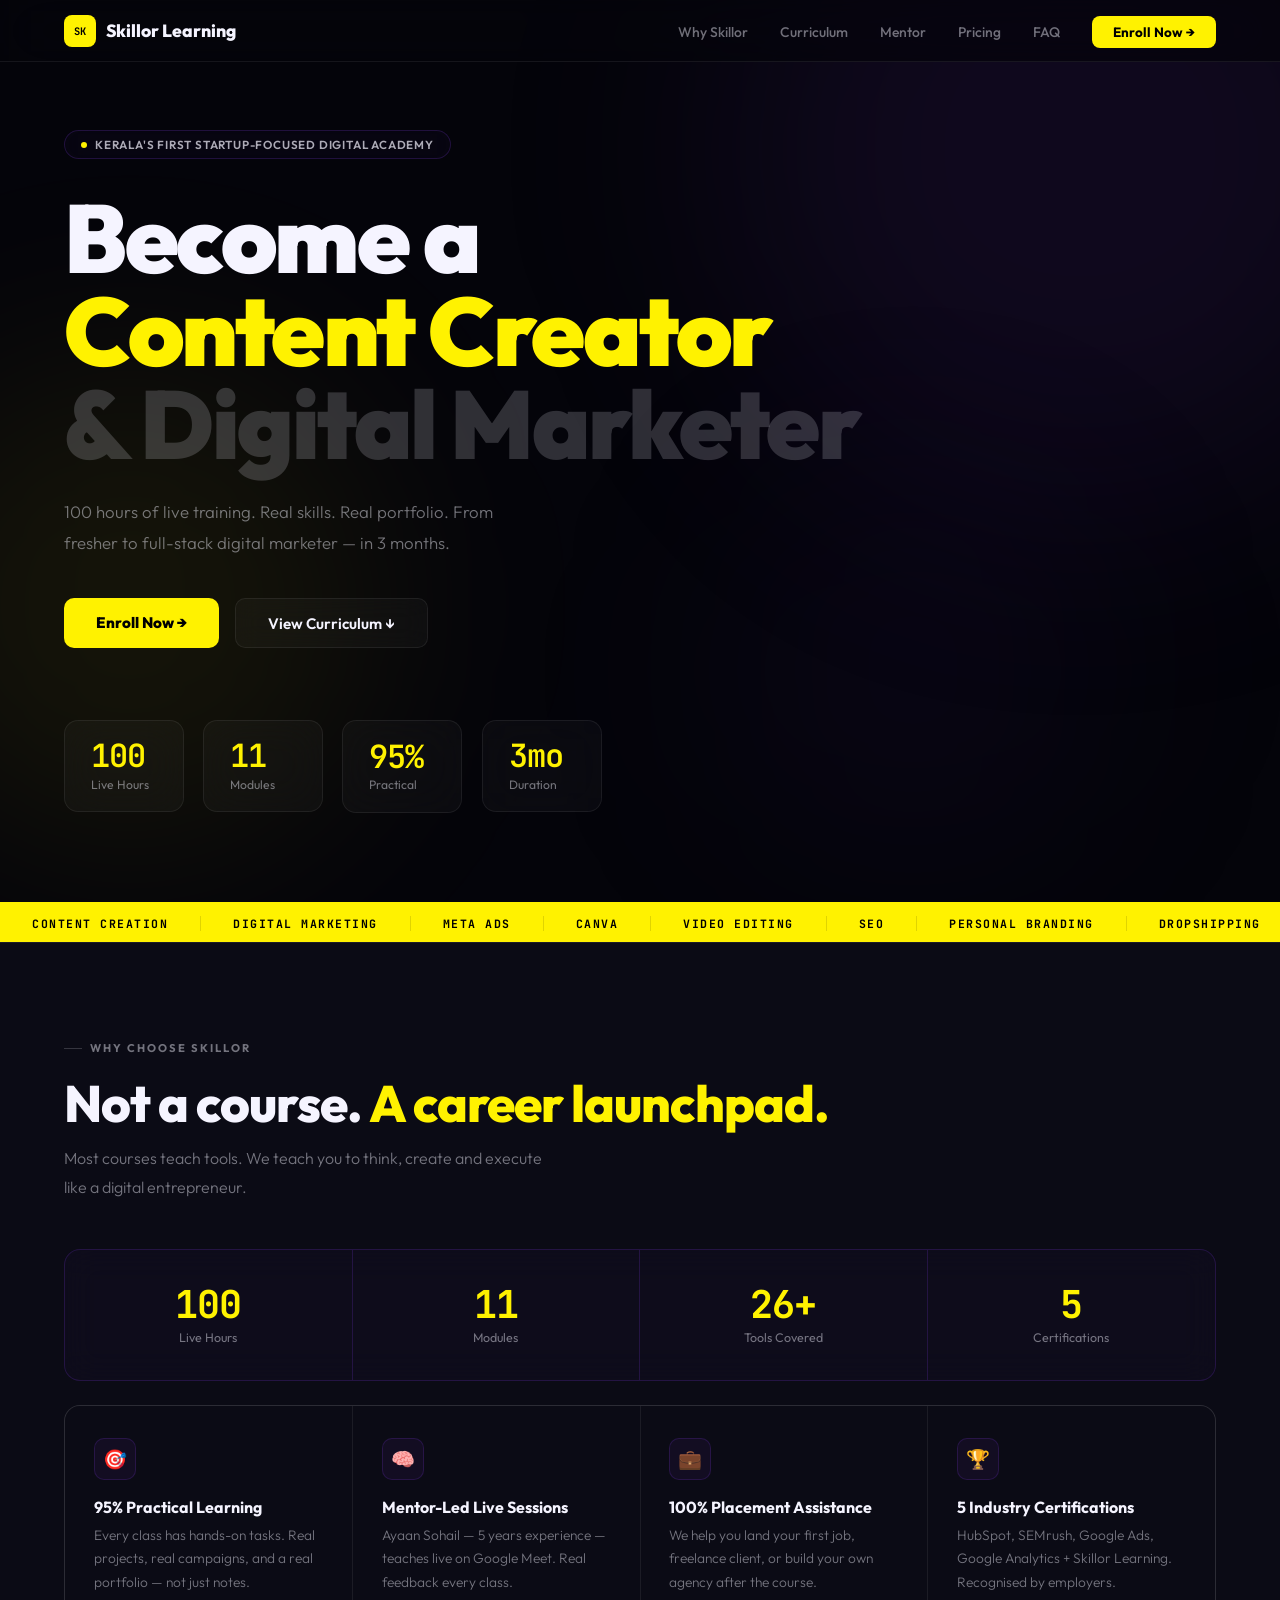
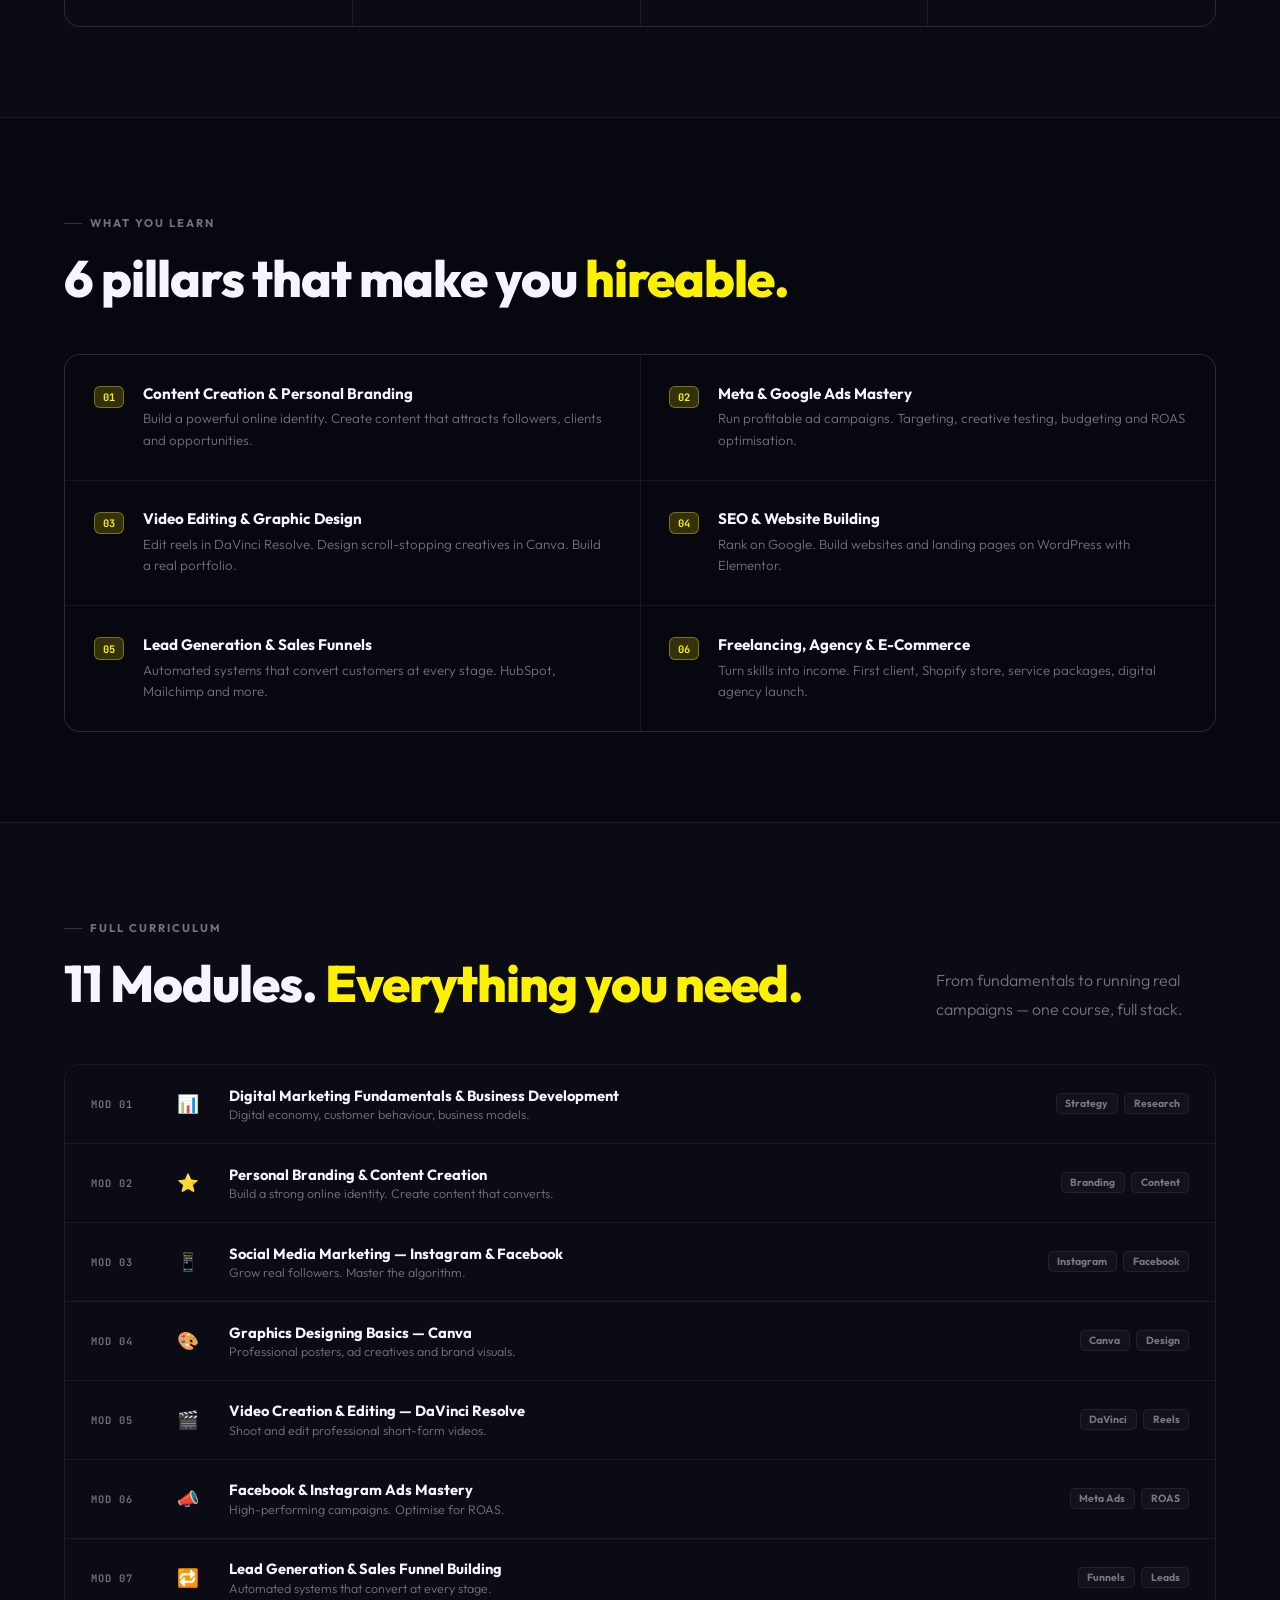
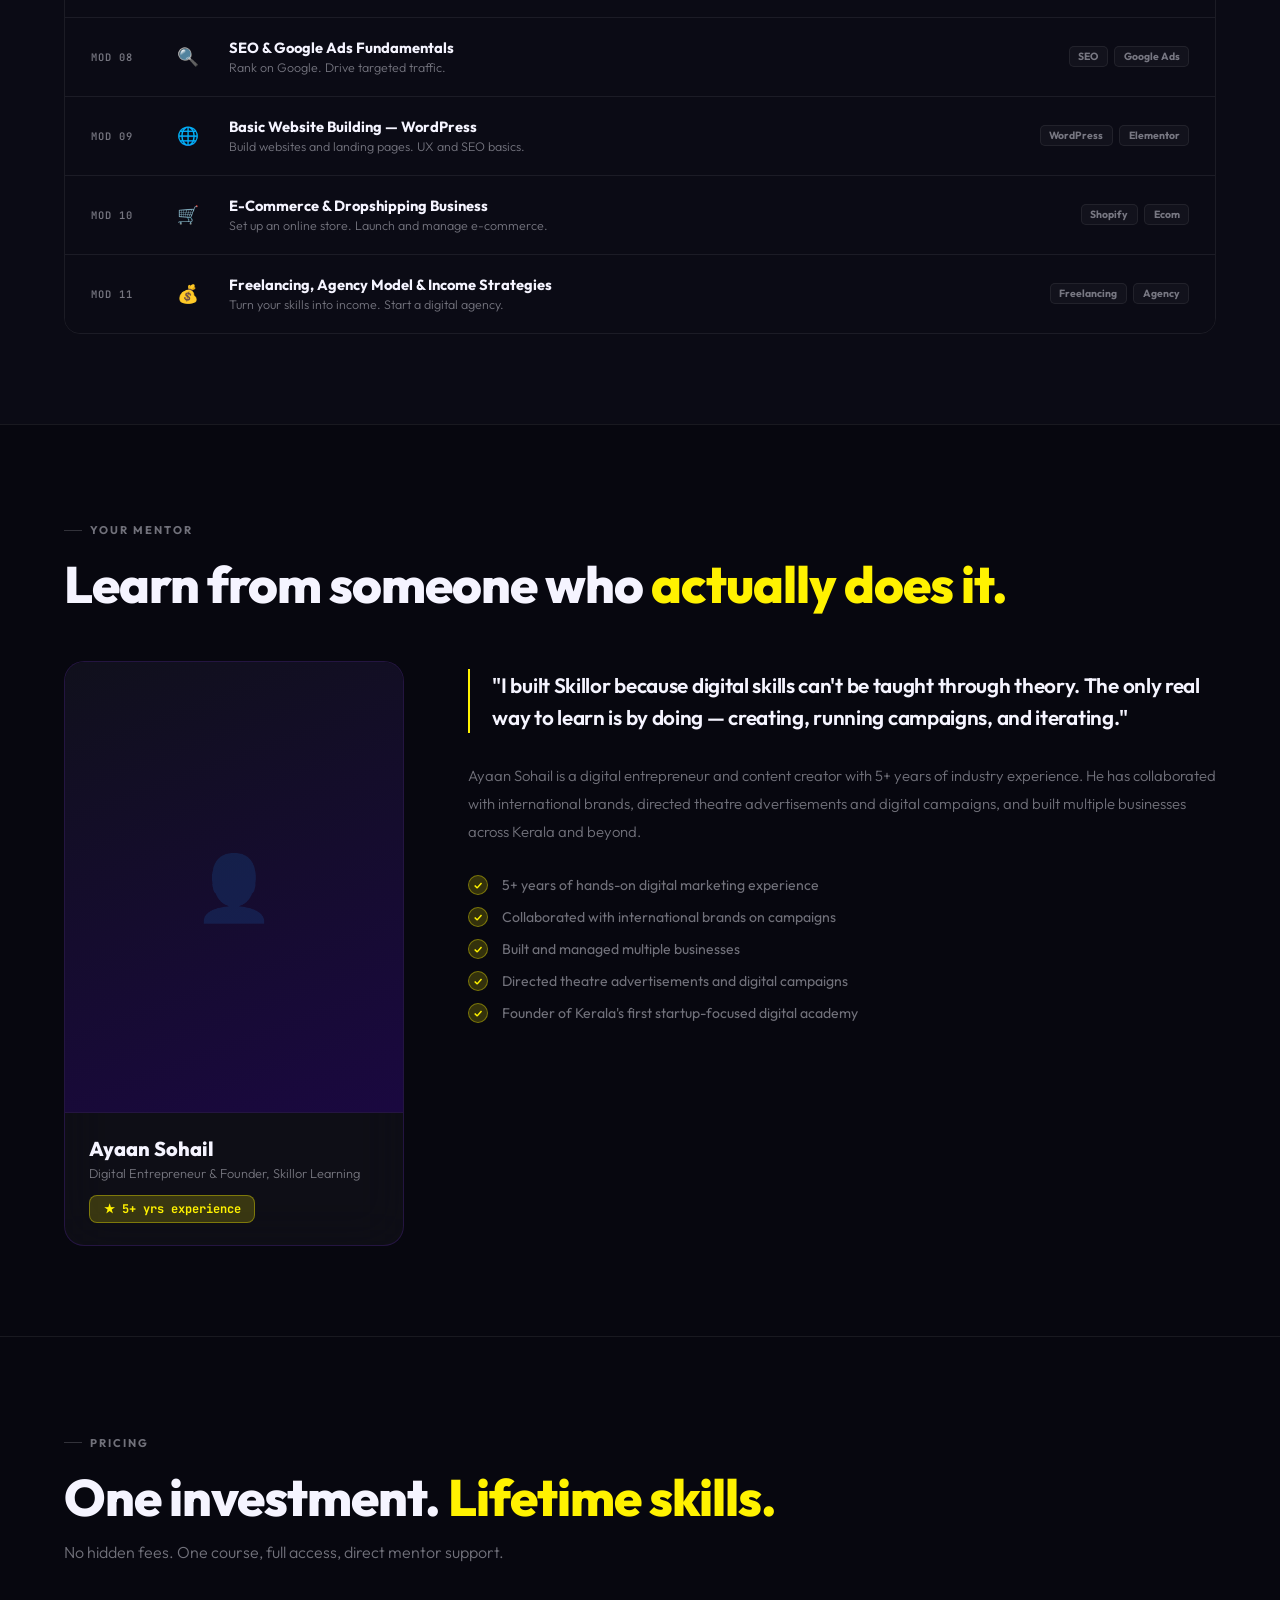
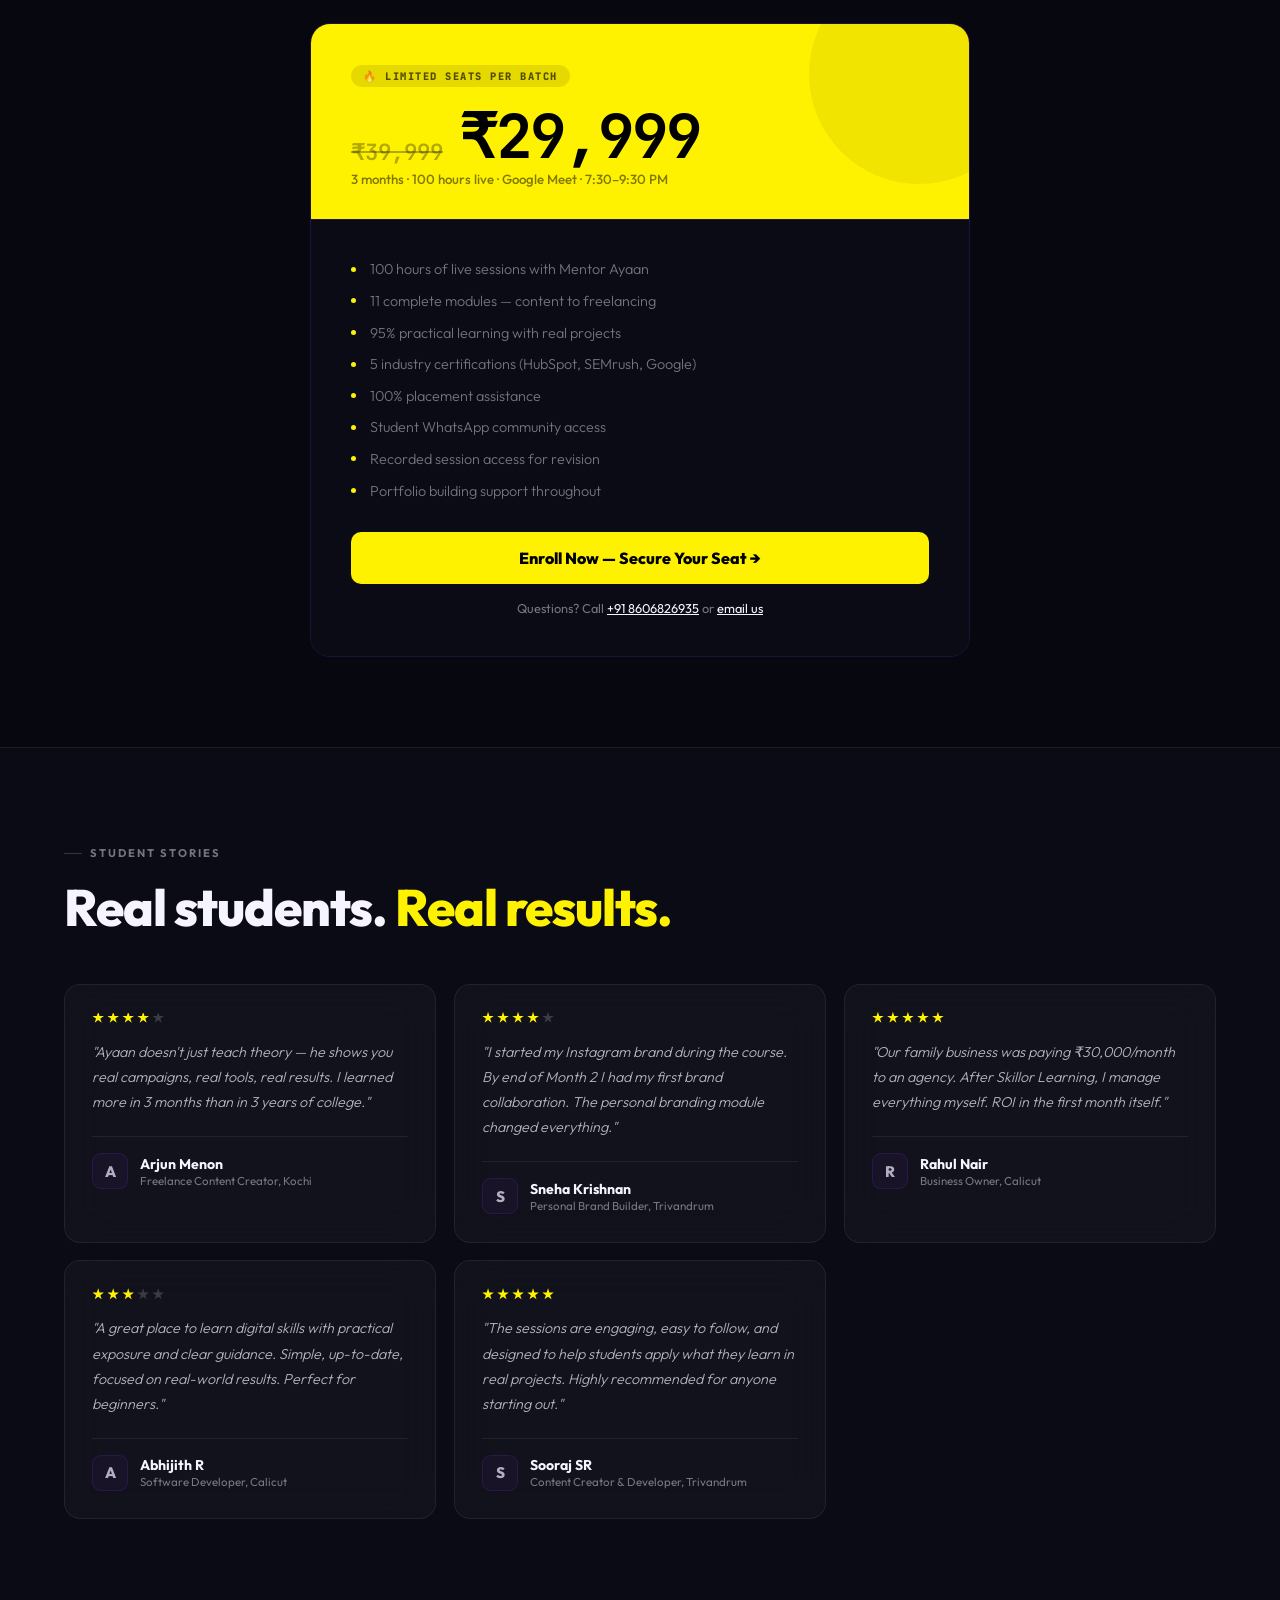
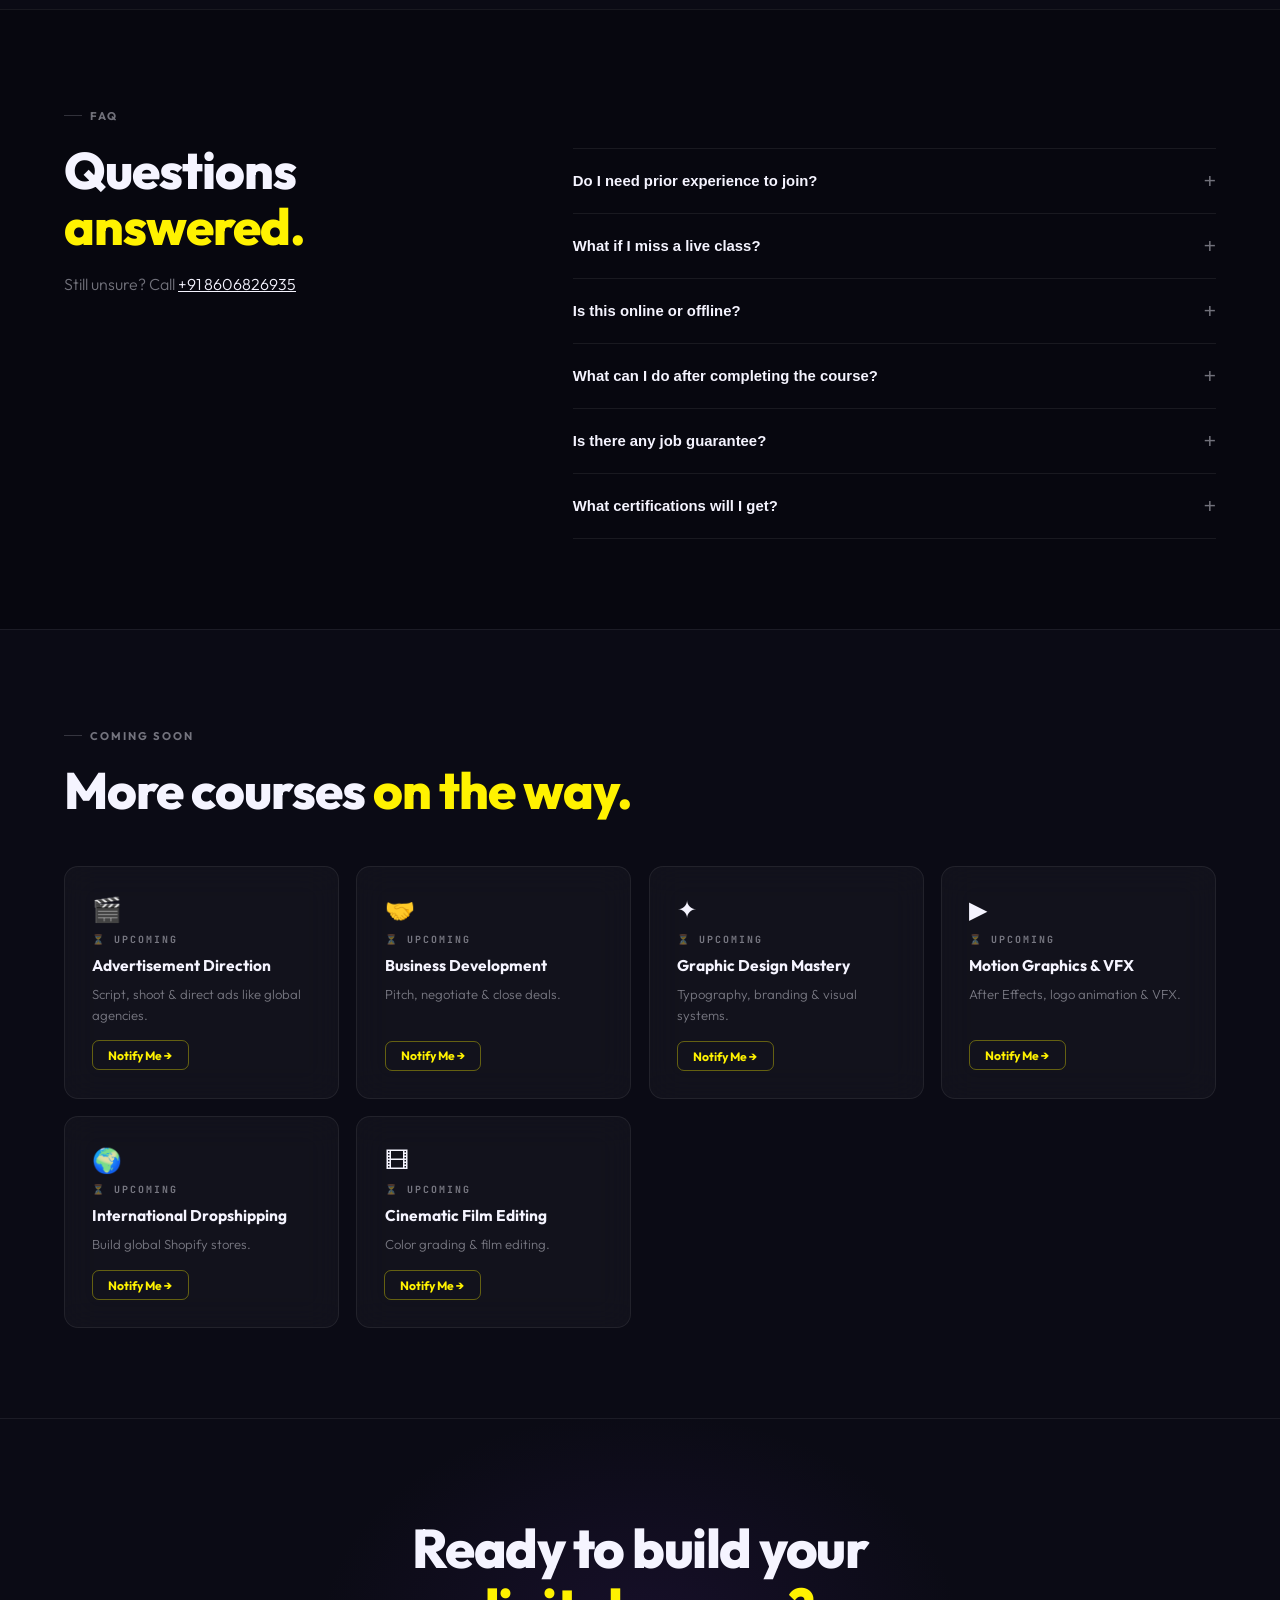
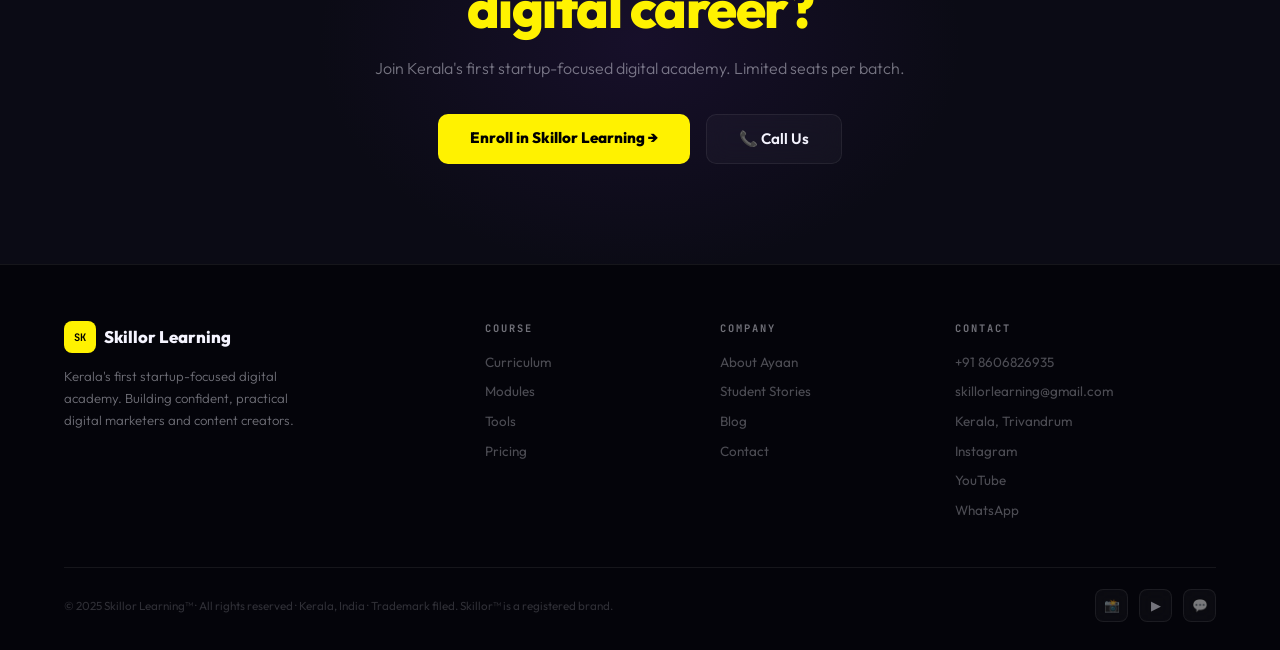
==== index.html @ 242e99fb "skillor" ====
<!DOCTYPE html>
<html lang="en">
<head>
  <meta charset="UTF-8"/>
  <meta name="viewport" content="width=device-width, initial-scale=1.0"/>
  <title>Skillor Learning — Kerala's First Digital Skills Academy</title>
  <link href="https://fonts.googleapis.com/css2?family=Outfit:wght@300;400;500;600;700;800;900&family=JetBrains+Mono:wght@400;600&display=swap" rel="stylesheet"/>
  <link rel="stylesheet" href="style.css"/>
</head>
<body>

<!-- BLOBS -->
<div class="blob blob-1"></div>
<div class="blob blob-2"></div>
<div class="blob blob-3"></div>

<!-- ── NAV ── -->
<nav>
  <a href="#" class="logo">
    <div class="logo-badge">SK</div>
    Skillor Learning
  </a>
  <ul class="nav-links">
    <li><a href="#why">Why Skillor</a></li>
    <li><a href="#curriculum">Curriculum</a></li>
    <li><a href="#mentor">Mentor</a></li>
    <li><a href="#pricing">Pricing</a></li>
    <li><a href="#faq">FAQ</a></li>
    <li><a href="https://wa.me/+918606826935" class="nav-cta">Enroll Now →</a></li>
  </ul>
  <button class="hamburger" onclick="toggleMenu()">☰</button>
</nav>

<!-- MOBILE MENU -->
<div class="mobile-menu" id="mobileMenu">
  <a href="#why" onclick="toggleMenu()">Why Skillor</a>
  <a href="#curriculum" onclick="toggleMenu()">Curriculum</a>
  <a href="#mentor" onclick="toggleMenu()">Mentor</a>
  <a href="#pricing" onclick="toggleMenu()">Pricing</a>
  <a href="#faq" onclick="toggleMenu()">FAQ</a>
  <a href="https://wa.me/+918606826935">Enroll Now →</a>
</div>

<!-- ── HERO ── -->
<section class="hero" id="home">
  <div class="hero-pill">
    <div class="hero-pill-dot"></div>
    Kerala's First Startup-Focused Digital Academy
  </div>
  <h1>
    Become a<br>
    <span class="y">Content Creator</span><br>
    <span class="dim">&amp; Digital Marketer</span>
  </h1>
  <p class="hero-sub">100 hours of live training. Real skills. Real portfolio. From fresher to full-stack digital marketer — in 3 months.</p>
  <div class="hero-actions">
    <a href="https://wa.me/+918606826935" class="btn-y">Enroll Now →</a>
    <a href="#curriculum" class="btn-glass">View Curriculum ↓</a>
  </div>
  <div class="hero-stats">
    <div class="stat-card">
      <div class="stat-n">100</div>
      <div class="stat-l">Live Hours</div>
    </div>
    <div class="stat-card">
      <div class="stat-n">11</div>
      <div class="stat-l">Modules</div>
    </div>
    <div class="stat-card">
      <div class="stat-n">95%</div>
      <div class="stat-l">Practical</div>
    </div>
    <div class="stat-card">
      <div class="stat-n">3mo</div>
      <div class="stat-l">Duration</div>
    </div>
  </div>
</section>

<!-- ── TICKER ── -->
<div class="ticker">
  <div class="ticker-track">
    <span>Content Creation</span><span>Digital Marketing</span><span>Meta Ads</span>
    <span>Canva</span><span>Video Editing</span><span>SEO</span>
    <span>Personal Branding</span><span>Dropshipping</span><span>Freelancing</span>
    <span>Google Ads</span><span>WordPress</span><span>Lead Generation</span>
    <span>Content Creation</span><span>Digital Marketing</span><span>Meta Ads</span>
    <span>Canva</span><span>Video Editing</span><span>SEO</span>
    <span>Personal Branding</span><span>Dropshipping</span><span>Freelancing</span>
    <span>Google Ads</span><span>WordPress</span><span>Lead Generation</span>
  </div>
</div>

<!-- ── WHY SKILLOR ── -->
<section id="why">
  <div class="stag">Why Choose Skillor</div>
  <h2 class="sh">Not a course. <span class="y">A career launchpad.</span></h2>
  <p class="ssub">Most courses teach tools. We teach you to think, create and execute like a digital entrepreneur.</p>

  <div class="stats-band">
    <div class="sb"><div class="sb-n">100</div><div class="sb-l">Live Hours</div></div>
    <div class="sb"><div class="sb-n">11</div><div class="sb-l">Modules</div></div>
    <div class="sb"><div class="sb-n">26+</div><div class="sb-l">Tools Covered</div></div>
    <div class="sb"><div class="sb-n">5</div><div class="sb-l">Certifications</div></div>
  </div>

  <div class="why-grid">
    <div class="why-card">
      <div class="why-icon">🎯</div>
      <h4>95% Practical Learning</h4>
      <p>Every class has hands-on tasks. Real projects, real campaigns, and a real portfolio — not just notes.</p>
    </div>
    <div class="why-card">
      <div class="why-icon">🧠</div>
      <h4>Mentor-Led Live Sessions</h4>
      <p>Ayaan Sohail — 5 years experience — teaches live on Google Meet. Real feedback every class.</p>
    </div>
    <div class="why-card">
      <div class="why-icon">💼</div>
      <h4>100% Placement Assistance</h4>
      <p>We help you land your first job, freelance client, or build your own agency after the course.</p>
    </div>
    <div class="why-card">
      <div class="why-icon">🏆</div>
      <h4>5 Industry Certifications</h4>
      <p>HubSpot, SEMrush, Google Ads, Google Analytics + Skillor Learning. Recognised by employers.</p>
    </div>
  </div>
</section>

<!-- ── WHAT YOU LEARN ── -->
<section id="learn">
  <div class="stag">What You Learn</div>
  <h2 class="sh">6 pillars that make you <span class="y">hireable.</span></h2>
  <div class="learn-grid">
    <div class="learn-card">
      <span class="learn-num">01</span>
      <div class="learn-text">
        <h4>Content Creation &amp; Personal Branding</h4>
        <p>Build a powerful online identity. Create content that attracts followers, clients and opportunities.</p>
      </div>
    </div>
    <div class="learn-card">
      <span class="learn-num">02</span>
      <div class="learn-text">
        <h4>Meta &amp; Google Ads Mastery</h4>
        <p>Run profitable ad campaigns. Targeting, creative testing, budgeting and ROAS optimisation.</p>
      </div>
    </div>
    <div class="learn-card">
      <span class="learn-num">03</span>
      <div class="learn-text">
        <h4>Video Editing &amp; Graphic Design</h4>
        <p>Edit reels in DaVinci Resolve. Design scroll-stopping creatives in Canva. Build a real portfolio.</p>
      </div>
    </div>
    <div class="learn-card">
      <span class="learn-num">04</span>
      <div class="learn-text">
        <h4>SEO &amp; Website Building</h4>
        <p>Rank on Google. Build websites and landing pages on WordPress with Elementor.</p>
      </div>
    </div>
    <div class="learn-card">
      <span class="learn-num">05</span>
      <div class="learn-text">
        <h4>Lead Generation &amp; Sales Funnels</h4>
        <p>Automated systems that convert customers at every stage. HubSpot, Mailchimp and more.</p>
      </div>
    </div>
    <div class="learn-card">
      <span class="learn-num">06</span>
      <div class="learn-text">
        <h4>Freelancing, Agency &amp; E-Commerce</h4>
        <p>Turn skills into income. First client, Shopify store, service packages, digital agency launch.</p>
      </div>
    </div>
  </div>
</section>

<!-- ── CURRICULUM ── -->
<section id="curriculum">
  <div class="mod-head">
    <div>
      <div class="stag">Full Curriculum</div>
      <h2 class="sh">11 Modules. <span class="y">Everything you need.</span></h2>
    </div>
    <p class="ssub" style="max-width:280px;">From fundamentals to running real campaigns — one course, full stack.</p>
  </div>
  <div class="mod-list">
    <div class="mod-row">
      <span class="mod-n">MOD 01</span><span class="mod-ico">📊</span>
      <div class="mod-info"><h4>Digital Marketing Fundamentals &amp; Business Development</h4><p>Digital economy, customer behaviour, business models.</p></div>
      <div class="mod-tags"><span class="mod-tag">Strategy</span><span class="mod-tag">Research</span></div>
    </div>
    <div class="mod-row">
      <span class="mod-n">MOD 02</span><span class="mod-ico">⭐</span>
      <div class="mod-info"><h4>Personal Branding &amp; Content Creation</h4><p>Build a strong online identity. Create content that converts.</p></div>
      <div class="mod-tags"><span class="mod-tag">Branding</span><span class="mod-tag">Content</span></div>
    </div>
    <div class="mod-row">
      <span class="mod-n">MOD 03</span><span class="mod-ico">📱</span>
      <div class="mod-info"><h4>Social Media Marketing — Instagram &amp; Facebook</h4><p>Grow real followers. Master the algorithm.</p></div>
      <div class="mod-tags"><span class="mod-tag">Instagram</span><span class="mod-tag">Facebook</span></div>
    </div>
    <div class="mod-row">
      <span class="mod-n">MOD 04</span><span class="mod-ico">🎨</span>
      <div class="mod-info"><h4>Graphics Designing Basics — Canva</h4><p>Professional posters, ad creatives and brand visuals.</p></div>
      <div class="mod-tags"><span class="mod-tag">Canva</span><span class="mod-tag">Design</span></div>
    </div>
    <div class="mod-row">
      <span class="mod-n">MOD 05</span><span class="mod-ico">🎬</span>
      <div class="mod-info"><h4>Video Creation &amp; Editing — DaVinci Resolve</h4><p>Shoot and edit professional short-form videos.</p></div>
      <div class="mod-tags"><span class="mod-tag">DaVinci</span><span class="mod-tag">Reels</span></div>
    </div>
    <div class="mod-row">
      <span class="mod-n">MOD 06</span><span class="mod-ico">📣</span>
      <div class="mod-info"><h4>Facebook &amp; Instagram Ads Mastery</h4><p>High-performing campaigns. Optimise for ROAS.</p></div>
      <div class="mod-tags"><span class="mod-tag">Meta Ads</span><span class="mod-tag">ROAS</span></div>
    </div>
    <div class="mod-row">
      <span class="mod-n">MOD 07</span><span class="mod-ico">🔁</span>
      <div class="mod-info"><h4>Lead Generation &amp; Sales Funnel Building</h4><p>Automated systems that convert at every stage.</p></div>
      <div class="mod-tags"><span class="mod-tag">Funnels</span><span class="mod-tag">Leads</span></div>
    </div>
    <div class="mod-row">
      <span class="mod-n">MOD 08</span><span class="mod-ico">🔍</span>
      <div class="mod-info"><h4>SEO &amp; Google Ads Fundamentals</h4><p>Rank on Google. Drive targeted traffic.</p></div>
      <div class="mod-tags"><span class="mod-tag">SEO</span><span class="mod-tag">Google Ads</span></div>
    </div>
    <div class="mod-row">
      <span class="mod-n">MOD 09</span><span class="mod-ico">🌐</span>
      <div class="mod-info"><h4>Basic Website Building — WordPress</h4><p>Build websites and landing pages. UX and SEO basics.</p></div>
      <div class="mod-tags"><span class="mod-tag">WordPress</span><span class="mod-tag">Elementor</span></div>
    </div>
    <div class="mod-row">
      <span class="mod-n">MOD 10</span><span class="mod-ico">🛒</span>
      <div class="mod-info"><h4>E-Commerce &amp; Dropshipping Business</h4><p>Set up an online store. Launch and manage e-commerce.</p></div>
      <div class="mod-tags"><span class="mod-tag">Shopify</span><span class="mod-tag">Ecom</span></div>
    </div>
    <div class="mod-row">
      <span class="mod-n">MOD 11</span><span class="mod-ico">💰</span>
      <div class="mod-info"><h4>Freelancing, Agency Model &amp; Income Strategies</h4><p>Turn your skills into income. Start a digital agency.</p></div>
      <div class="mod-tags"><span class="mod-tag">Freelancing</span><span class="mod-tag">Agency</span></div>
    </div>
  </div>
</section>

<!-- ── MENTOR ── -->
<section id="mentor">
  <div class="stag">Your Mentor</div>
  <h2 class="sh">Learn from someone who <span class="y">actually does it.</span></h2>
  <div class="mentor-grid">
    <div class="mentor-glass-card">
      <div class="mentor-img">
        <img
          src="https://skillorlearning.com/images/Ayaan.PNG"
          alt="Ayaan Sohail"
          onerror="this.style.display='none'; this.nextElementSibling.style.display='flex';"
        />
        <div class="mentor-img-fb" style="display:none;">👤</div>
      </div>
      <div class="mentor-card-foot">
        <div class="mentor-nm">Ayaan Sohail</div>
        <div class="mentor-rl">Digital Entrepreneur &amp; Founder, Skillor Learning</div>
        <span class="mentor-badge">★ 5+ yrs experience</span>
      </div>
    </div>
    <div class="mentor-r">
      <p class="mentor-q">"I built Skillor because digital skills can't be taught through theory. The only real way to learn is by doing — creating, running campaigns, and iterating."</p>
      <p class="mentor-bio">Ayaan Sohail is a digital entrepreneur and content creator with 5+ years of industry experience. He has collaborated with international brands, directed theatre advertisements and digital campaigns, and built multiple businesses across Kerala and beyond.</p>
      <div class="mentor-pts">
        <div class="mentor-pt"><div class="mentor-pt-dot"></div>5+ years of hands-on digital marketing experience</div>
        <div class="mentor-pt"><div class="mentor-pt-dot"></div>Collaborated with international brands on campaigns</div>
        <div class="mentor-pt"><div class="mentor-pt-dot"></div>Built and managed multiple businesses</div>
        <div class="mentor-pt"><div class="mentor-pt-dot"></div>Directed theatre advertisements and digital campaigns</div>
        <div class="mentor-pt"><div class="mentor-pt-dot"></div>Founder of Kerala's first startup-focused digital academy</div>
      </div>
    </div>
  </div>
</section>

<!-- ── PRICING ── -->
<section id="pricing">
  <div class="stag">Pricing</div>
  <h2 class="sh">One investment. <span class="y">Lifetime skills.</span></h2>
  <p class="ssub">No hidden fees. One course, full access, direct mentor support.</p>
  <div class="pricing-wrap">
    <div class="pricing-card">
      <div class="pricing-top">
        <div class="p-badge">🔥 Limited Seats Per Batch</div>
        <div class="p-row">
          <span class="p-old">₹39,999</span>
          <span class="p-main">₹29,999</span>
        </div>
        <p class="p-note">3 months · 100 hours live · Google Meet · 7:30–9:30 PM</p>
      </div>
      <div class="pricing-bot">
        <div class="p-feats">
          <div class="p-feat"><div class="p-dot"></div>100 hours of live sessions with Mentor Ayaan</div>
          <div class="p-feat"><div class="p-dot"></div>11 complete modules — content to freelancing</div>
          <div class="p-feat"><div class="p-dot"></div>95% practical learning with real projects</div>
          <div class="p-feat"><div class="p-dot"></div>5 industry certifications (HubSpot, SEMrush, Google)</div>
          <div class="p-feat"><div class="p-dot"></div>100% placement assistance</div>
          <div class="p-feat"><div class="p-dot"></div>Student WhatsApp community access</div>
          <div class="p-feat"><div class="p-dot"></div>Recorded session access for revision</div>
          <div class="p-feat"><div class="p-dot"></div>Portfolio building support throughout</div>
        </div>
        <a href="https://wa.me/+918606826935" class="enroll-btn">Enroll Now — Secure Your Seat →</a>
        <p class="p-contact">
          Questions? Call <a href="tel:+918606826935">+91 8606826935</a> or
          <a href="mailto:skillorlearning@gmail.com">email us</a>
        </p>
      </div>
    </div>
  </div>
</section>

<!-- ── TESTIMONIALS ── -->
<section id="testimonials">
  <div class="stag">Student Stories</div>
  <h2 class="sh">Real students. <span class="y">Real results.</span></h2>
  <div class="testi-grid">
    <div class="t-card">
      <div class="t-stars"><div class="star"></div><div class="star"></div><div class="star"></div><div class="star"></div><div class="star off"></div></div>
      <p class="t-text">"Ayaan doesn't just teach theory — he shows you real campaigns, real tools, real results. I learned more in 3 months than in 3 years of college."</p>
      <div class="t-author">
        <div class="t-av">A</div>
        <div><div class="t-name">Arjun Menon</div><div class="t-role">Freelance Content Creator, Kochi</div></div>
      </div>
    </div>
    <div class="t-card">
      <div class="t-stars"><div class="star"></div><div class="star"></div><div class="star"></div><div class="star"></div><div class="star off"></div></div>
      <p class="t-text">"I started my Instagram brand during the course. By end of Month 2 I had my first brand collaboration. The personal branding module changed everything."</p>
      <div class="t-author">
        <div class="t-av">S</div>
        <div><div class="t-name">Sneha Krishnan</div><div class="t-role">Personal Brand Builder, Trivandrum</div></div>
      </div>
    </div>
    <div class="t-card">
      <div class="t-stars"><div class="star"></div><div class="star"></div><div class="star"></div><div class="star"></div><div class="star"></div></div>
      <p class="t-text">"Our family business was paying ₹30,000/month to an agency. After Skillor Learning, I manage everything myself. ROI in the first month itself."</p>
      <div class="t-author">
        <div class="t-av">R</div>
        <div><div class="t-name">Rahul Nair</div><div class="t-role">Business Owner, Calicut</div></div>
      </div>
    </div>
    <div class="t-card">
      <div class="t-stars"><div class="star"></div><div class="star"></div><div class="star"></div><div class="star off"></div><div class="star off"></div></div>
      <p class="t-text">"A great place to learn digital skills with practical exposure and clear guidance. Simple, up-to-date, focused on real-world results. Perfect for beginners."</p>
      <div class="t-author">
        <div class="t-av">A</div>
        <div><div class="t-name">Abhijith R</div><div class="t-role">Software Developer, Calicut</div></div>
      </div>
    </div>
    <div class="t-card">
      <div class="t-stars"><div class="star"></div><div class="star"></div><div class="star"></div><div class="star"></div><div class="star"></div></div>
      <p class="t-text">"The sessions are engaging, easy to follow, and designed to help students apply what they learn in real projects. Highly recommended for anyone starting out."</p>
      <div class="t-author">
        <div class="t-av">S</div>
        <div><div class="t-name">Sooraj SR</div><div class="t-role">Content Creator &amp; Developer, Trivandrum</div></div>
      </div>
    </div>
  </div>
</section>

<!-- ── FAQ ── -->
<section id="faq">
  <div class="faq-lay">
    <div class="faq-left">
      <div class="stag">FAQ</div>
      <h2 class="sh">Questions<br><span class="y">answered.</span></h2>
      <p class="ssub" style="margin-top:1rem;">
        Still unsure? Call <a href="tel:+918606826935" style="color:var(--white)">+91 8606826935</a>
      </p>
    </div>
    <div class="faq-list">
      <div class="faq-item">
        <button class="faq-btn" onclick="toggleFaq(this)">
          <span class="faq-q">Do I need prior experience to join?</span>
          <span class="faq-ico">+</span>
        </button>
        <div class="faq-ans"><p>No experience needed. The course is designed for complete beginners — college students, freshers, anyone starting from zero. Ayaan explains everything from the basics up.</p></div>
      </div>
      <div class="faq-item">
        <button class="faq-btn" onclick="toggleFaq(this)">
          <span class="faq-q">What if I miss a live class?</span>
          <span class="faq-ico">+</span>
        </button>
        <div class="faq-ans"><p>All sessions are recorded and shared. You can revise any class at any time. Live attendance is strongly recommended because Ayaan gives real-time feedback on your work.</p></div>
      </div>
      <div class="faq-item">
        <button class="faq-btn" onclick="toggleFaq(this)">
          <span class="faq-q">Is this online or offline?</span>
          <span class="faq-ico">+</span>
        </button>
        <div class="faq-ans"><p>100% online via Google Meet. Classes run 7:30 PM to 9:30 PM — attend from anywhere in Kerala or anywhere in India without relocating.</p></div>
      </div>
      <div class="faq-item">
        <button class="faq-btn" onclick="toggleFaq(this)">
          <span class="faq-q">What can I do after completing the course?</span>
          <span class="faq-ico">+</span>
        </button>
        <div class="faq-ans"><p>Get a digital marketing job (₹20,000–₹50,000/month), start freelancing, build and monetise your personal brand, manage your own business marketing, or start a digital marketing agency.</p></div>
      </div>
      <div class="faq-item">
        <button class="faq-btn" onclick="toggleFaq(this)">
          <span class="faq-q">Is there any job guarantee?</span>
          <span class="faq-ico">+</span>
        </button>
        <div class="faq-ans"><p>We provide 100% placement assistance — Ayaan personally helps every student with their first job or freelance client. We give you the skills and support to get there yourself.</p></div>
      </div>
      <div class="faq-item">
        <button class="faq-btn" onclick="toggleFaq(this)">
          <span class="faq-q">What certifications will I get?</span>
          <span class="faq-ico">+</span>
        </button>
        <div class="faq-ans"><p>5 certificates: HubSpot Academy, SEMrush, Google Ads, Google Analytics, and Skillor Learning Certificate — all recognised by employers.</p></div>
      </div>
    </div>
  </div>
</section>

<!-- ── UPCOMING ── -->
<section id="upcoming">
  <div class="stag">Coming Soon</div>
  <h2 class="sh">More courses <span class="y">on the way.</span></h2>
  <div class="up-grid">
    <div class="up-card">
      <div class="up-ico">🎬</div><div class="up-st">⏳ Upcoming</div>
      <h4>Advertisement Direction</h4>
      <p>Script, shoot &amp; direct ads like global agencies.</p>
      <button class="notify-btn" onclick="notifyMe('Advertisement Direction')">Notify Me →</button>
    </div>
    <div class="up-card">
      <div class="up-ico">🤝</div><div class="up-st">⏳ Upcoming</div>
      <h4>Business Development</h4>
      <p>Pitch, negotiate &amp; close deals.</p>
      <button class="notify-btn" onclick="notifyMe('Business Development')">Notify Me →</button>
    </div>
    <div class="up-card">
      <div class="up-ico">✦</div><div class="up-st">⏳ Upcoming</div>
      <h4>Graphic Design Mastery</h4>
      <p>Typography, branding &amp; visual systems.</p>
      <button class="notify-btn" onclick="notifyMe('Graphic Design Mastery')">Notify Me →</button>
    </div>
    <div class="up-card">
      <div class="up-ico">▶</div><div class="up-st">⏳ Upcoming</div>
      <h4>Motion Graphics &amp; VFX</h4>
      <p>After Effects, logo animation &amp; VFX.</p>
      <button class="notify-btn" onclick="notifyMe('Motion Graphics & VFX')">Notify Me →</button>
    </div>
    <div class="up-card">
      <div class="up-ico">🌍</div><div class="up-st">⏳ Upcoming</div>
      <h4>International Dropshipping</h4>
      <p>Build global Shopify stores.</p>
      <button class="notify-btn" onclick="notifyMe('International Dropshipping')">Notify Me →</button>
    </div>
    <div class="up-card">
      <div class="up-ico">🎞</div><div class="up-st">⏳ Upcoming</div>
      <h4>Cinematic Film Editing</h4>
      <p>Color grading &amp; film editing.</p>
      <button class="notify-btn" onclick="notifyMe('Cinematic Film Editing')">Notify Me →</button>
    </div>
  </div>
</section>

<!-- ── CTA ── -->
<div class="cta-sec">
  <div class="cta-inner">
    <h2>Ready to build your<br><span style="color:var(--yellow)">digital career?</span></h2>
    <p>Join Kerala's first startup-focused digital academy. Limited seats per batch.</p>
    <div class="cta-btns">
      <a href="https://wa.me/+918606826935" class="btn-y">Enroll in Skillor Learning →</a>
      <a href="tel:+918606826935" class="btn-glass">📞 Call Us</a>
    </div>
  </div>
</div>

<!-- ── FOOTER ── -->
<footer>
  <div class="foot-grid">
    <div class="foot-brand">
      <div class="foot-logo">
        <div class="logo-badge">SK</div>
        Skillor Learning
      </div>
      <p>Kerala's first startup-focused digital academy. Building confident, practical digital marketers and content creators.</p>
    </div>
    <div class="foot-col">
      <h5>Course</h5>
      <ul>
        <li><a href="#curriculum">Curriculum</a></li>
        <li><a href="#curriculum">Modules</a></li>
        <li><a href="#tools">Tools</a></li>
        <li><a href="#pricing">Pricing</a></li>
      </ul>
    </div>
    <div class="foot-col">
      <h5>Company</h5>
      <ul>
        <li><a href="#mentor">About Ayaan</a></li>
        <li><a href="#testimonials">Student Stories</a></li>
        <li><a href="#">Blog</a></li>
        <li><a href="mailto:skillorlearning@gmail.com">Contact</a></li>
      </ul>
    </div>
    <div class="foot-col">
      <h5>Contact</h5>
      <ul>
        <li><a href="tel:+918606826935">+91 8606826935</a></li>
        <li><a href="mailto:skillorlearning@gmail.com">skillorlearning@gmail.com</a></li>
        <li><a href="#">Kerala, Trivandrum</a></li>
        <li><a href="https://www.instagram.com/skillorlearning" target="_blank">Instagram</a></li>
        <li><a href="https://youtube.com/@ayaanskillor" target="_blank">YouTube</a></li>
        <li><a href="https://wa.me/+918606826935" target="_blank">WhatsApp</a></li>
      </ul>
    </div>
  </div>
  <div class="foot-btm">
    <p>© 2025 Skillor Learning™ · All rights reserved · Kerala, India · Trademark filed. Skillor™ is a registered brand.</p>
    <div class="foot-socials">
      <a href="https://www.instagram.com/skillorlearning" target="_blank">📸</a>
      <a href="https://youtube.com/@ayaanskillor" target="_blank">▶</a>
      <a href="https://wa.me/+918606826935" target="_blank">💬</a>
    </div>
  </div>
</footer>

<script src="script.js"></script>
</body>
</html>
---- style.css ----
:root {
  --black:     #04040a;
  --dark:      #07070f;
  --dark2:     #0b0b15;
  --dark3:     #10101c;

  --purple:    #422075;
  --purple-m:  rgba(66,32,117,0.35);
  --purple-s:  rgba(66,32,117,0.15);
  --purple-xs: rgba(66,32,117,0.07);

  --yellow:    #fff200;
  --yellow-m:  rgba(255,242,0,0.18);
  --yellow-s:  rgba(255,242,0,0.08);

  --white:     #f5f4ff;
  --muted:     rgba(245,244,255,0.45);
  --muted2:    rgba(245,244,255,0.18);

  --glass:     rgba(255,255,255,0.03);
  --glass2:    rgba(255,255,255,0.06);
  --border:    rgba(255,255,255,0.07);
  --border-p:  rgba(66,32,117,0.45);
  --border-y:  rgba(255,242,0,0.35);
}

*, *::before, *::after { box-sizing: border-box; margin: 0; padding: 0; }
html { scroll-behavior: smooth; }
body {
  font-family: 'Outfit', sans-serif;
  background: var(--black);
  color: var(--white);
  overflow-x: hidden;
}
::selection { background: var(--yellow); color: #000; }
::-webkit-scrollbar { width: 3px; }
::-webkit-scrollbar-thumb { background: var(--purple); border-radius: 2px; }

/* ── AMBIENT BLOBS ── */
.blob { position: fixed; border-radius: 50%; filter: blur(110px); pointer-events: none; z-index: 0; }
.blob-1 { width: 700px; height: 700px; background: rgba(66,32,117,0.18); top: -200px; right: -150px; animation: drift1 18s ease-in-out infinite; }
.blob-2 { width: 500px; height: 500px; background: rgba(255,242,0,0.07); bottom: 5%; left: -120px; animation: drift2 22s ease-in-out infinite; }
.blob-3 { width: 350px; height: 350px; background: rgba(66,32,117,0.1); top: 55%; right: 15%; animation: drift1 25s ease-in-out infinite reverse; }
@keyframes drift1 { 0%,100%{transform:translate(0,0)} 50%{transform:translate(-30px,40px)} }
@keyframes drift2 { 0%,100%{transform:translate(0,0)} 50%{transform:translate(40px,-30px)} }

/* ── NAV ── */
nav {
  position: fixed; top: 0; left: 0; right: 0; z-index: 100;
  height: 62px; display: flex; align-items: center; justify-content: space-between;
  padding: 0 5%;
  background: rgba(4,4,10,0.75);
  backdrop-filter: blur(28px) saturate(1.6);
  -webkit-backdrop-filter: blur(28px) saturate(1.6);
  border-bottom: 1px solid var(--border);
}
.logo { display: flex; align-items: center; gap: 10px; text-decoration: none; font-weight: 800; font-size: 1.1rem; color: var(--white); }
.logo-badge {
  width: 32px; height: 32px; border-radius: 8px;
  background: var(--yellow); display: flex; align-items: center; justify-content: center;
  font-family: 'JetBrains Mono', monospace; font-size: 0.65rem; font-weight: 700;
  color: #000; flex-shrink: 0;
}
.nav-links { display: flex; gap: 2rem; list-style: none; align-items: center; }
.nav-links a { color: var(--muted); text-decoration: none; font-size: 0.87rem; font-weight: 500; transition: color 0.2s; }
.nav-links a:hover { color: var(--white); }
.nav-cta {
  background: var(--yellow) !important; color: #000 !important;
  padding: 0.5rem 1.3rem; border-radius: 8px;
  font-weight: 700 !important; font-size: 0.84rem !important;
  transition: opacity 0.2s !important;
}
.nav-cta:hover { opacity: 0.88 !important; }
.hamburger { display: none; background: none; border: none; color: var(--white); font-size: 1.4rem; cursor: pointer; }
.mobile-menu {
  display: none; flex-direction: column; gap: 1.1rem;
  position: fixed; top: 62px; left: 0; right: 0; z-index: 99;
  background: rgba(4,4,10,0.97); backdrop-filter: blur(28px);
  border-bottom: 1px solid var(--border); padding: 1.5rem 5%;
}
.mobile-menu.open { display: flex; }
.mobile-menu a { color: var(--muted); text-decoration: none; font-size: 0.95rem; font-weight: 500; }

/* ── HERO ── */
.hero {
  min-height: 100vh; padding: 130px 5% 90px;
  display: flex; flex-direction: column; justify-content: center;
  position: relative; z-index: 1;
}
.hero-pill {
  display: inline-flex; align-items: center; gap: 8px;
  border: 1px solid var(--border-p);
  background: var(--purple-xs);
  backdrop-filter: blur(12px);
  padding: 0.38rem 1rem; border-radius: 100px;
  font-size: 0.73rem; font-weight: 600; color: rgba(245,244,255,0.7);
  letter-spacing: 0.8px; text-transform: uppercase; margin-bottom: 2rem; width: fit-content;
}
.hero-pill-dot { width: 6px; height: 6px; background: var(--yellow); border-radius: 50%; animation: blink 2.2s infinite; }
@keyframes blink { 0%,100%{opacity:1} 50%{opacity:0.3} }

.hero h1 {
  font-size: clamp(3rem, 7.5vw, 6.5rem);
  font-weight: 900; line-height: 0.97; letter-spacing: -2.5px;
  margin-bottom: 1.6rem; max-width: 900px;
}
.hero h1 .y   { color: var(--yellow); }
.hero h1 .dim { color: var(--muted2); }
.hero-sub { font-size: 1.05rem; font-weight: 300; color: var(--muted); line-height: 1.85; max-width: 480px; margin-bottom: 2.5rem; }
.hero-actions { display: flex; gap: 1rem; flex-wrap: wrap; margin-bottom: 4.5rem; }

.btn-y {
  background: var(--yellow); color: #000;
  padding: 0.9rem 2rem; border-radius: 10px; font-weight: 800; font-size: 0.95rem;
  text-decoration: none; transition: transform 0.2s, box-shadow 0.2s; display: inline-block;
}
.btn-y:hover { transform: translateY(-2px); box-shadow: 0 14px 36px rgba(255,242,0,0.2); }
.btn-glass {
  background: var(--glass); color: var(--white);
  padding: 0.9rem 2rem; border-radius: 10px; font-weight: 600; font-size: 0.95rem;
  text-decoration: none; border: 1px solid var(--border);
  backdrop-filter: blur(12px); transition: all 0.2s; display: inline-block;
}
.btn-glass:hover { background: var(--glass2); border-color: rgba(255,255,255,0.13); }

.hero-stats { display: flex; gap: 1.2rem; flex-wrap: wrap; }
.stat-card {
  background: var(--glass); border: 1px solid var(--border);
  backdrop-filter: blur(20px); border-radius: 14px;
  padding: 1.2rem 1.6rem; min-width: 120px;
  transition: border-color 0.25s, transform 0.25s;
}
.stat-card:hover { border-color: var(--border-p); transform: translateY(-2px); }
.stat-n { font-family: 'JetBrains Mono', monospace; font-size: 2rem; font-weight: 600; color: var(--yellow); line-height: 1; letter-spacing: -1px; }
.stat-l { font-size: 0.76rem; color: var(--muted); margin-top: 0.3rem; }

/* ── TICKER ── */
.ticker { position: relative; z-index: 1; background: var(--yellow); padding: 0.62rem 0; overflow: hidden; white-space: nowrap; }
.ticker-track { display: inline-flex; animation: tick 30s linear infinite; }
.ticker-track span { color: #000; font-size: 0.72rem; font-weight: 700; letter-spacing: 1.5px; text-transform: uppercase; padding: 0 2rem; border-right: 1px solid rgba(0,0,0,0.12); font-family: 'JetBrains Mono', monospace; }
@keyframes tick { 0%{transform:translateX(0)} 100%{transform:translateX(-50%)} }

/* ── SECTION BASE ── */
section { padding: 90px 5%; position: relative; z-index: 1; }
.stag {
  display: inline-flex; align-items: center; gap: 8px;
  font-size: 0.7rem; font-weight: 700; text-transform: uppercase;
  letter-spacing: 2px; color: var(--muted); margin-bottom: 1.2rem;
}
.stag::before { content: ''; width: 18px; height: 1px; background: var(--muted2); }
.sh { font-size: clamp(2rem, 4vw, 3.2rem); font-weight: 800; line-height: 1.1; letter-spacing: -1px; margin-bottom: 0.8rem; }
.sh .y { color: var(--yellow); }
.ssub { font-size: 1rem; font-weight: 300; color: var(--muted); line-height: 1.8; max-width: 500px; }

/* ── WHY ── */
#why { background: var(--dark2); border-top: 1px solid var(--border); border-bottom: 1px solid var(--border); }
.stats-band {
  display: grid; grid-template-columns: repeat(4,1fr);
  border: 1px solid var(--border-p); border-radius: 16px; overflow: hidden;
  margin-top: 3rem;
  background: var(--purple-xs);
  backdrop-filter: blur(16px);
}
.sb { padding: 2.2rem 1.5rem; text-align: center; border-right: 1px solid var(--border-p); }
.sb:last-child { border-right: none; }
.sb-n { font-family: 'JetBrains Mono', monospace; font-size: 2.4rem; font-weight: 700; color: var(--yellow); letter-spacing: -1px; line-height: 1; }
.sb-l { font-size: 0.78rem; color: var(--muted); margin-top: 0.35rem; }

.why-grid { display: grid; grid-template-columns: repeat(auto-fill, minmax(250px, 1fr)); gap: 1px; background: var(--border); border: 1px solid var(--border); border-radius: 16px; overflow: hidden; margin-top: 1.5rem; }
.why-card { background: var(--dark2); padding: 2rem 1.8rem; transition: background 0.2s; }
.why-card:hover { background: var(--dark3); }
.why-icon {
  width: 42px; height: 42px; border-radius: 10px;
  background: var(--purple-s); border: 1px solid var(--border-p);
  display: flex; align-items: center; justify-content: center;
  font-size: 1.2rem; margin-bottom: 1.1rem;
}
.why-card h4 { font-size: 1rem; font-weight: 700; margin-bottom: 0.4rem; }
.why-card p { font-size: 0.86rem; color: var(--muted); line-height: 1.7; font-weight: 300; }

/* ── LEARN ── */
#learn { background: var(--dark); }
.learn-grid { display: grid; grid-template-columns: 1fr 1fr; gap: 1px; background: var(--border); border: 1px solid var(--border); border-radius: 16px; overflow: hidden; margin-top: 3rem; }
.learn-card { background: var(--dark); padding: 1.8rem; display: flex; gap: 1.2rem; align-items: flex-start; transition: background 0.2s; }
.learn-card:hover { background: var(--dark2); }
.learn-num {
  font-family: 'JetBrains Mono', monospace; font-size: 0.65rem; font-weight: 700;
  color: var(--yellow); background: var(--yellow-m); border: 1px solid var(--border-y);
  border-radius: 6px; padding: 0.2rem 0.5rem; flex-shrink: 0; margin-top: 0.15rem;
}
.learn-text h4 { font-size: 0.95rem; font-weight: 700; margin-bottom: 0.35rem; }
.learn-text p { font-size: 0.83rem; color: var(--muted); line-height: 1.6; font-weight: 300; }

/* ── MODULES ── */
#curriculum { background: var(--dark2); border-top: 1px solid var(--border); }
.mod-head { display: flex; justify-content: space-between; align-items: flex-end; margin-bottom: 2.5rem; flex-wrap: wrap; gap: 1.5rem; }
.mod-list { border: 1px solid var(--border); border-radius: 16px; overflow: hidden; }
.mod-row {
  display: grid; grid-template-columns: 70px 36px 1fr auto;
  align-items: center; gap: 1rem; padding: 1.3rem 1.6rem;
  border-bottom: 1px solid var(--border); background: var(--dark2);
  transition: background 0.18s;
}
.mod-row:last-child { border-bottom: none; }
.mod-row:hover { background: var(--dark3); }
.mod-n { font-family: 'JetBrains Mono', monospace; font-size: 0.65rem; font-weight: 600; color: var(--muted); letter-spacing: 1px; }
.mod-ico { font-size: 1.1rem; }
.mod-info h4 { font-size: 0.92rem; font-weight: 700; margin-bottom: 0.15rem; }
.mod-info p { font-size: 0.78rem; color: var(--muted); font-weight: 300; }
.mod-tags { display: flex; gap: 0.35rem; flex-wrap: wrap; justify-content: flex-end; }
.mod-tag { font-size: 0.65rem; font-weight: 700; padding: 0.18rem 0.55rem; border-radius: 5px; background: var(--glass); border: 1px solid var(--border); color: var(--muted); white-space: nowrap; }

/* ── MENTOR ── */
#mentor { background: var(--dark); border-top: 1px solid var(--border); }
.mentor-grid { display: grid; grid-template-columns: 340px 1fr; gap: 4rem; align-items: start; margin-top: 3rem; }
.mentor-glass-card {
  background: var(--glass); border: 1px solid var(--border-p);
  backdrop-filter: blur(24px); border-radius: 20px; overflow: hidden;
  position: sticky; top: 80px;
}
.mentor-img { width: 100%; aspect-ratio: 3/4; background: var(--dark3); overflow: hidden; position: relative; }
.mentor-img img { width: 100%; height: 100%; object-fit: cover; }
.mentor-img-fb { width:100%; height:100%; display:flex; align-items:center; justify-content:center; background:linear-gradient(160deg,var(--dark3),#1a0840); font-size:4rem; color:var(--muted2); }
.mentor-card-foot { padding: 1.4rem 1.5rem; border-top: 1px solid var(--border-p); }
.mentor-nm { font-size: 1.25rem; font-weight: 800; margin-bottom: 0.25rem; }
.mentor-rl { font-size: 0.8rem; color: var(--muted); margin-bottom: 0.9rem; font-weight: 300; }
.mentor-badge {
  display: inline-flex; align-items: center; gap: 6px;
  background: var(--yellow-m); border: 1px solid var(--border-y);
  color: var(--yellow); font-size: 0.75rem; font-weight: 700;
  padding: 0.3rem 0.85rem; border-radius: 8px; font-family: 'JetBrains Mono', monospace;
}
.mentor-r { display: flex; flex-direction: column; gap: 1.8rem; padding-top: 0.5rem; }
.mentor-q { font-size: 1.3rem; font-weight: 600; line-height: 1.55; letter-spacing: -0.3px; border-left: 2px solid var(--yellow); padding-left: 1.4rem; color: var(--white); }
.mentor-bio { font-size: 0.93rem; color: var(--muted); line-height: 1.9; font-weight: 300; }
.mentor-pts { display: flex; flex-direction: column; gap: 0.75rem; }
.mentor-pt { display: flex; align-items: center; gap: 0.85rem; font-size: 0.88rem; color: var(--muted); }
.mentor-pt-dot { width: 20px; height: 20px; border-radius: 50%; background: var(--yellow-m); border: 1px solid var(--border-y); flex-shrink: 0; display: flex; align-items: center; justify-content: center; }
.mentor-pt-dot::after { content: '✓'; font-size: 0.6rem; color: var(--yellow); font-weight: 800; }

/* ── TOOLS ── */
#tools { background: var(--dark2); border-top: 1px solid var(--border); }
.tools-wrap { display: flex; flex-wrap: wrap; gap: 0.55rem; margin-top: 2.5rem; }
.tool-pill {
  display: flex; align-items: center; gap: 0.5rem;
  background: var(--glass); border: 1px solid var(--border);
  backdrop-filter: blur(12px); border-radius: 10px;
  padding: 0.55rem 1rem; font-size: 0.84rem; font-weight: 500; color: var(--muted);
  transition: all 0.2s;
}
.tool-pill:hover { background: var(--purple-s); border-color: var(--border-p); color: var(--white); }

/* ── PRICING ── */
#pricing { background: var(--dark); border-top: 1px solid var(--border); }
.pricing-wrap { max-width: 660px; margin: 3.5rem auto 0; }
.pricing-card { border-radius: 20px; overflow: hidden; border: 1px solid var(--border-p); }
.pricing-top { background: var(--yellow); padding: 2.5rem 2.5rem 2rem; position: relative; overflow: hidden; }
.pricing-top::before {
  content: ''; position: absolute; top: -60px; right: -60px;
  width: 220px; height: 220px; border-radius: 50%; background: rgba(0,0,0,0.06);
}
.p-badge {
  display: inline-flex; align-items: center; gap: 5px;
  background: rgba(0,0,0,0.1); color: rgba(0,0,0,0.65);
  font-size: 0.65rem; font-weight: 800; letter-spacing: 1.5px; text-transform: uppercase;
  padding: 0.25rem 0.75rem; border-radius: 100px; margin-bottom: 1.2rem;
  font-family: 'JetBrains Mono', monospace;
}
.p-row { display: flex; align-items: flex-end; gap: 1rem; margin-bottom: 0.3rem; }
.p-old { font-family: 'JetBrains Mono', monospace; font-size: 1.4rem; font-weight: 600; color: rgba(0,0,0,0.3); text-decoration: line-through; }
.p-main { font-family: 'JetBrains Mono', monospace; font-size: 3.8rem; font-weight: 700; color: #000; line-height: 1; letter-spacing: -2px; }
.p-note { font-size: 0.83rem; color: rgba(0,0,0,0.5); font-weight: 500; }
.pricing-bot { background: var(--dark2); padding: 2.5rem; border-top: 1px solid var(--border-p); }
.p-feats { display: flex; flex-direction: column; gap: 0.85rem; margin-bottom: 2rem; }
.p-feat { display: flex; align-items: center; gap: 0.9rem; font-size: 0.9rem; color: var(--muted); font-weight: 300; }
.p-dot { width: 5px; height: 5px; background: var(--yellow); border-radius: 50%; flex-shrink: 0; }
.enroll-btn {
  display: block; text-align: center; background: var(--yellow); color: #000;
  padding: 1rem 2rem; border-radius: 10px; font-weight: 800; font-size: 1rem;
  text-decoration: none; transition: opacity 0.2s, transform 0.2s;
}
.enroll-btn:hover { opacity: 0.9; transform: translateY(-1px); }
.p-contact { text-align: center; margin-top: 1rem; font-size: 0.8rem; color: var(--muted); }
.p-contact a { color: var(--white); }

/* ── TESTIMONIALS ── */
#testimonials { background: var(--dark2); border-top: 1px solid var(--border); }
.testi-grid { display: grid; grid-template-columns: repeat(auto-fill, minmax(280px, 1fr)); gap: 1.1rem; margin-top: 3rem; }
.t-card {
  background: var(--glass); border: 1px solid var(--border);
  backdrop-filter: blur(20px); border-radius: 16px; padding: 1.7rem;
  transition: border-color 0.2s, transform 0.2s;
}
.t-card:hover { border-color: var(--border-p); transform: translateY(-3px); }
.t-stars { display: flex; gap: 3px; margin-bottom: 1rem; }
.star { width: 12px; height: 12px; background: var(--yellow); clip-path: polygon(50% 0%,61% 35%,98% 35%,68% 57%,79% 91%,50% 70%,21% 91%,32% 57%,2% 35%,39% 35%); }
.star.off { background: var(--muted2); }
.t-text { font-size: 0.9rem; color: rgba(245,244,255,0.7); line-height: 1.75; margin-bottom: 1.3rem; font-style: italic; font-weight: 300; }
.t-author { display: flex; align-items: center; gap: 0.75rem; border-top: 1px solid var(--border); padding-top: 1rem; }
.t-av {
  width: 36px; height: 36px; border-radius: 9px;
  background: var(--purple-s); border: 1px solid var(--border-p);
  display: flex; align-items: center; justify-content: center;
  font-weight: 800; font-size: 0.95rem; color: rgba(245,244,255,0.7); flex-shrink: 0;
}
.t-name { font-size: 0.88rem; font-weight: 700; }
.t-role { font-size: 0.72rem; color: var(--muted); }

/* ── FAQ ── */
#faq { background: var(--dark); border-top: 1px solid var(--border); }
.faq-lay { display: grid; grid-template-columns: 1fr 1.5fr; gap: 5rem; align-items: start; }
.faq-left { position: sticky; top: 86px; }
.faq-list { margin-top: 3rem; }
.faq-item { border-bottom: 1px solid var(--border); }
.faq-item:first-child { border-top: 1px solid var(--border); }
.faq-btn {
  width: 100%; background: none; border: none; cursor: pointer;
  padding: 1.25rem 0; display: flex; justify-content: space-between; align-items: center;
  gap: 1rem; text-align: left;
}
.faq-q { font-size: 0.93rem; font-weight: 600; color: var(--white); line-height: 1.5; }
.faq-ico { color: var(--muted); font-size: 1.3rem; flex-shrink: 0; transition: transform 0.3s, color 0.2s; }
.faq-btn.open .faq-ico { transform: rotate(45deg); color: var(--yellow); }
.faq-btn.open .faq-q { color: var(--yellow); }
.faq-ans { max-height: 0; overflow: hidden; transition: max-height 0.4s ease; }
.faq-ans.open { max-height: 180px; }
.faq-ans p { padding-bottom: 1.2rem; font-size: 0.87rem; color: var(--muted); line-height: 1.85; font-weight: 300; }

/* ── UPCOMING ── */
#upcoming { background: var(--dark2); border-top: 1px solid var(--border); }
.up-grid { display: grid; grid-template-columns: repeat(auto-fill, minmax(250px, 1fr)); gap: 1.1rem; margin-top: 3rem; }
.up-card {
  background: var(--glass); border: 1px solid var(--border);
  backdrop-filter: blur(16px); border-radius: 14px; padding: 1.7rem;
  display: flex; flex-direction: column; gap: 0.55rem;
  transition: border-color 0.2s, transform 0.2s;
}
.up-card:hover { border-color: var(--border-p); transform: translateY(-3px); }
.up-ico { font-size: 1.5rem; }
.up-st { font-size: 0.62rem; letter-spacing: 2px; text-transform: uppercase; color: var(--muted); font-weight: 700; font-family: 'JetBrains Mono', monospace; }
.up-card h4 { font-size: 0.97rem; font-weight: 700; }
.up-card p { font-size: 0.82rem; color: var(--muted); line-height: 1.6; font-weight: 300; flex: 1; }
.notify-btn {
  background: transparent; border: 1px solid var(--border-y); color: var(--yellow);
  padding: 0.4rem 0.95rem; font-size: 0.76rem; font-weight: 700; cursor: pointer;
  border-radius: 7px; transition: all 0.2s; align-self: flex-start; margin-top: 0.4rem;
  font-family: 'Outfit', sans-serif;
}
.notify-btn:hover { background: var(--yellow-m); }

/* ── CTA ── */
.cta-sec {
  padding: 100px 5%; position: relative; z-index: 1;
  background: var(--dark2); border-top: 1px solid var(--border);
  overflow: hidden;
}
.cta-sec::before {
  content: ''; position: absolute; top: 50%; left: 50%; transform: translate(-50%,-50%);
  width: 700px; height: 500px;
  background: radial-gradient(ellipse, rgba(66,32,117,0.22) 0%, transparent 65%);
  pointer-events: none;
}
.cta-inner { text-align: center; position: relative; z-index: 1; max-width: 620px; margin: 0 auto; }
.cta-inner h2 { font-size: clamp(2rem, 4.5vw, 3.4rem); font-weight: 800; letter-spacing: -1.5px; line-height: 1.1; margin-bottom: 1rem; }
.cta-inner p { font-size: 1rem; color: var(--muted); margin-bottom: 2rem; font-weight: 300; line-height: 1.7; }
.cta-btns { display: flex; gap: 1rem; justify-content: center; flex-wrap: wrap; }

/* ── FOOTER ── */
footer { background: var(--black); border-top: 1px solid var(--border); padding: 56px 5% 28px; position: relative; z-index: 1; }
.foot-grid { display: grid; grid-template-columns: 2fr 1fr 1fr 1.4fr; gap: 3rem; margin-bottom: 3rem; }
.foot-logo { display: flex; align-items: center; gap: 8px; margin-bottom: 0.75rem; font-weight: 800; font-size: 1.05rem; }
.foot-brand p { font-size: 0.82rem; color: var(--muted); line-height: 1.7; max-width: 240px; font-weight: 300; }
.foot-col h5 { font-size: 0.65rem; font-weight: 700; text-transform: uppercase; letter-spacing: 2px; color: var(--muted); margin-bottom: 1rem; font-family: 'JetBrains Mono', monospace; }
.foot-col ul { list-style: none; display: flex; flex-direction: column; gap: 0.6rem; }
.foot-col ul li a { color: rgba(245,244,255,0.3); text-decoration: none; font-size: 0.84rem; transition: color 0.2s; }
.foot-col ul li a:hover { color: var(--white); }
.foot-btm { border-top: 1px solid var(--border); padding-top: 1.3rem; display: flex; justify-content: space-between; align-items: center; flex-wrap: wrap; gap: 1rem; }
.foot-btm p { font-size: 0.73rem; color: rgba(245,244,255,0.18); }
.foot-socials { display: flex; gap: 0.7rem; }
.foot-socials a {
  width: 33px; height: 33px; border-radius: 8px;
  background: var(--glass); border: 1px solid var(--border);
  display: flex; align-items: center; justify-content: center;
  text-decoration: none; font-size: 0.8rem; color: var(--muted);
  transition: all 0.2s; backdrop-filter: blur(8px);
}
.foot-socials a:hover { background: var(--yellow-m); border-color: var(--border-y); color: var(--yellow); }

/* ── RESPONSIVE ── */
@media (max-width: 900px) {
  .nav-links { display: none; }
  .hamburger { display: block; }
  .mentor-grid { grid-template-columns: 1fr; }
  .mentor-glass-card { position: static; }
  .faq-lay { grid-template-columns: 1fr; gap: 2rem; }
  .faq-left { position: static; }
  .stats-band { grid-template-columns: 1fr 1fr; }
  .foot-grid { grid-template-columns: 1fr 1fr; }
  .learn-grid { grid-template-columns: 1fr; }
}
@media (max-width: 600px) {
  .hero h1 { font-size: 2.8rem; letter-spacing: -1.5px; }
  .hero-stats { flex-direction: column; }
  .mod-row { grid-template-columns: 56px 1fr; }
  .mod-tags { display: none; }
  .stats-band { grid-template-columns: 1fr 1fr; }
  .foot-grid { grid-template-columns: 1fr; }
  section { padding: 68px 5%; }
}
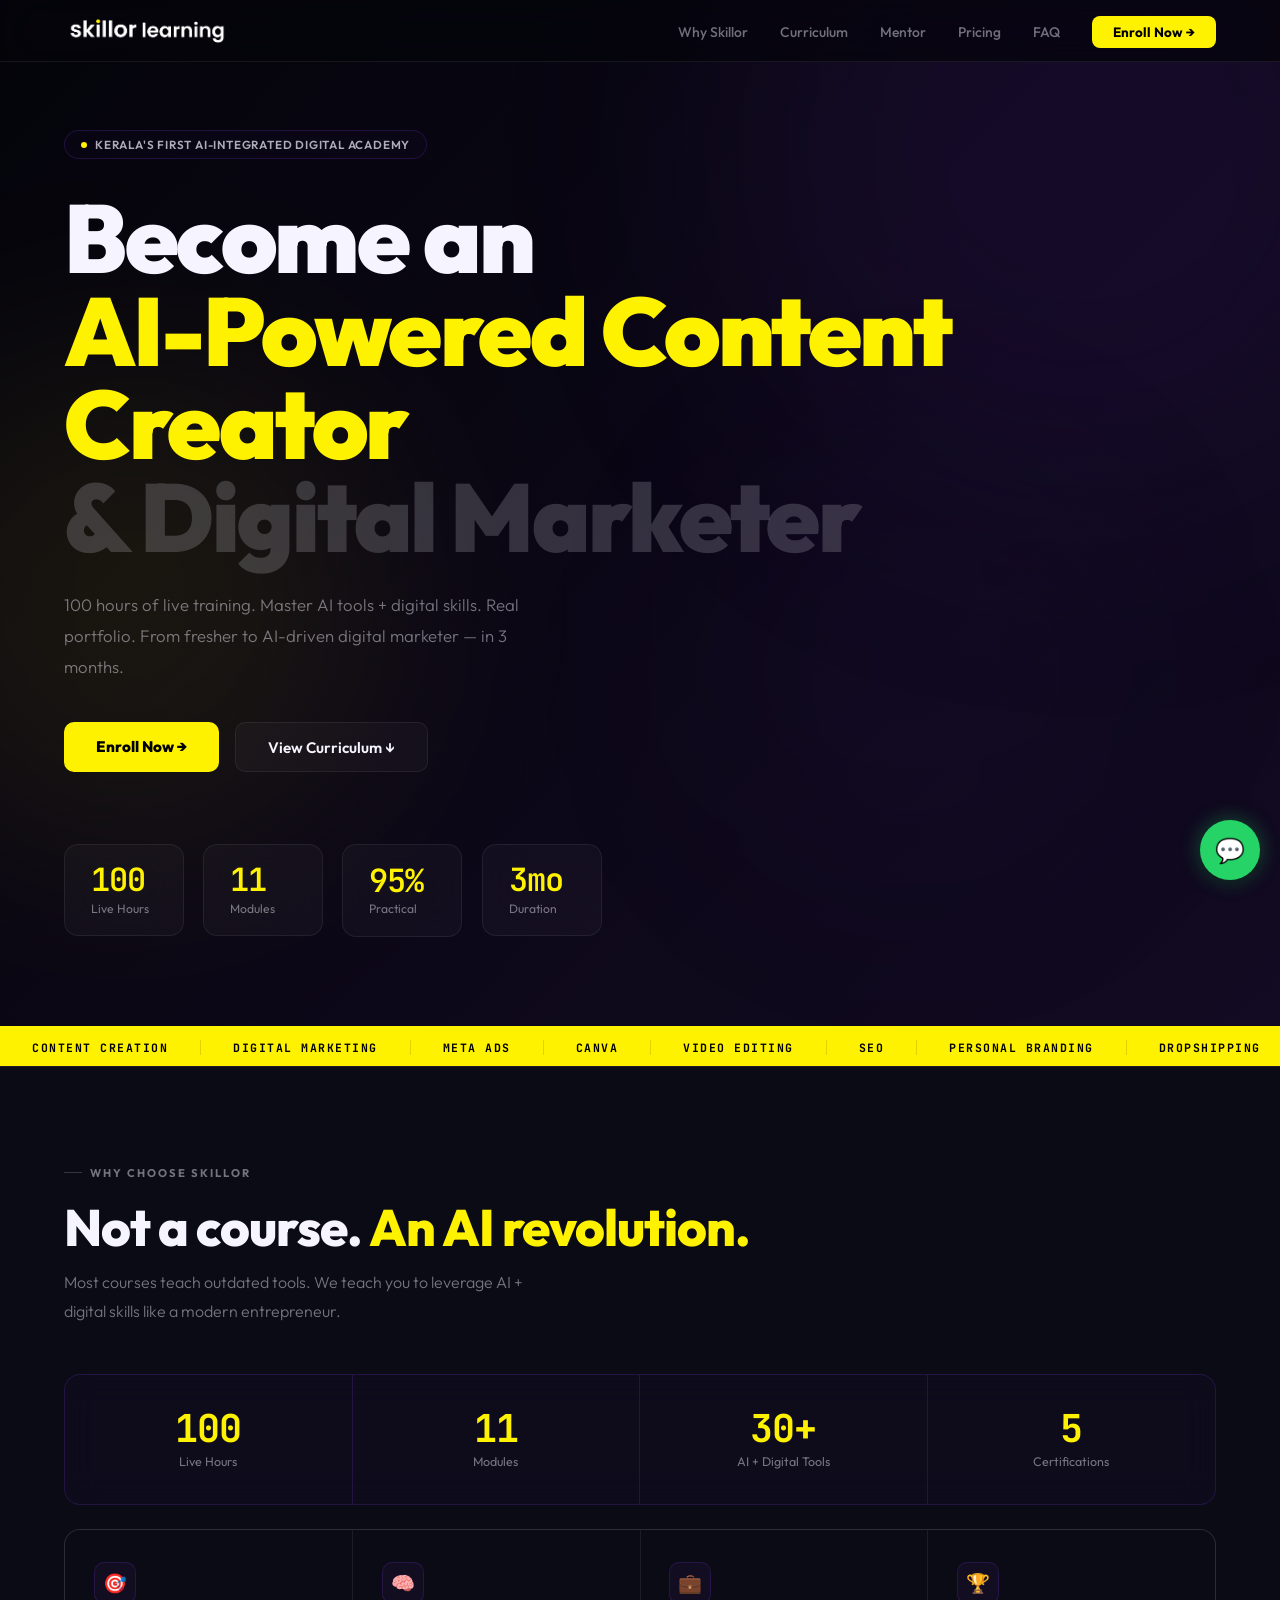
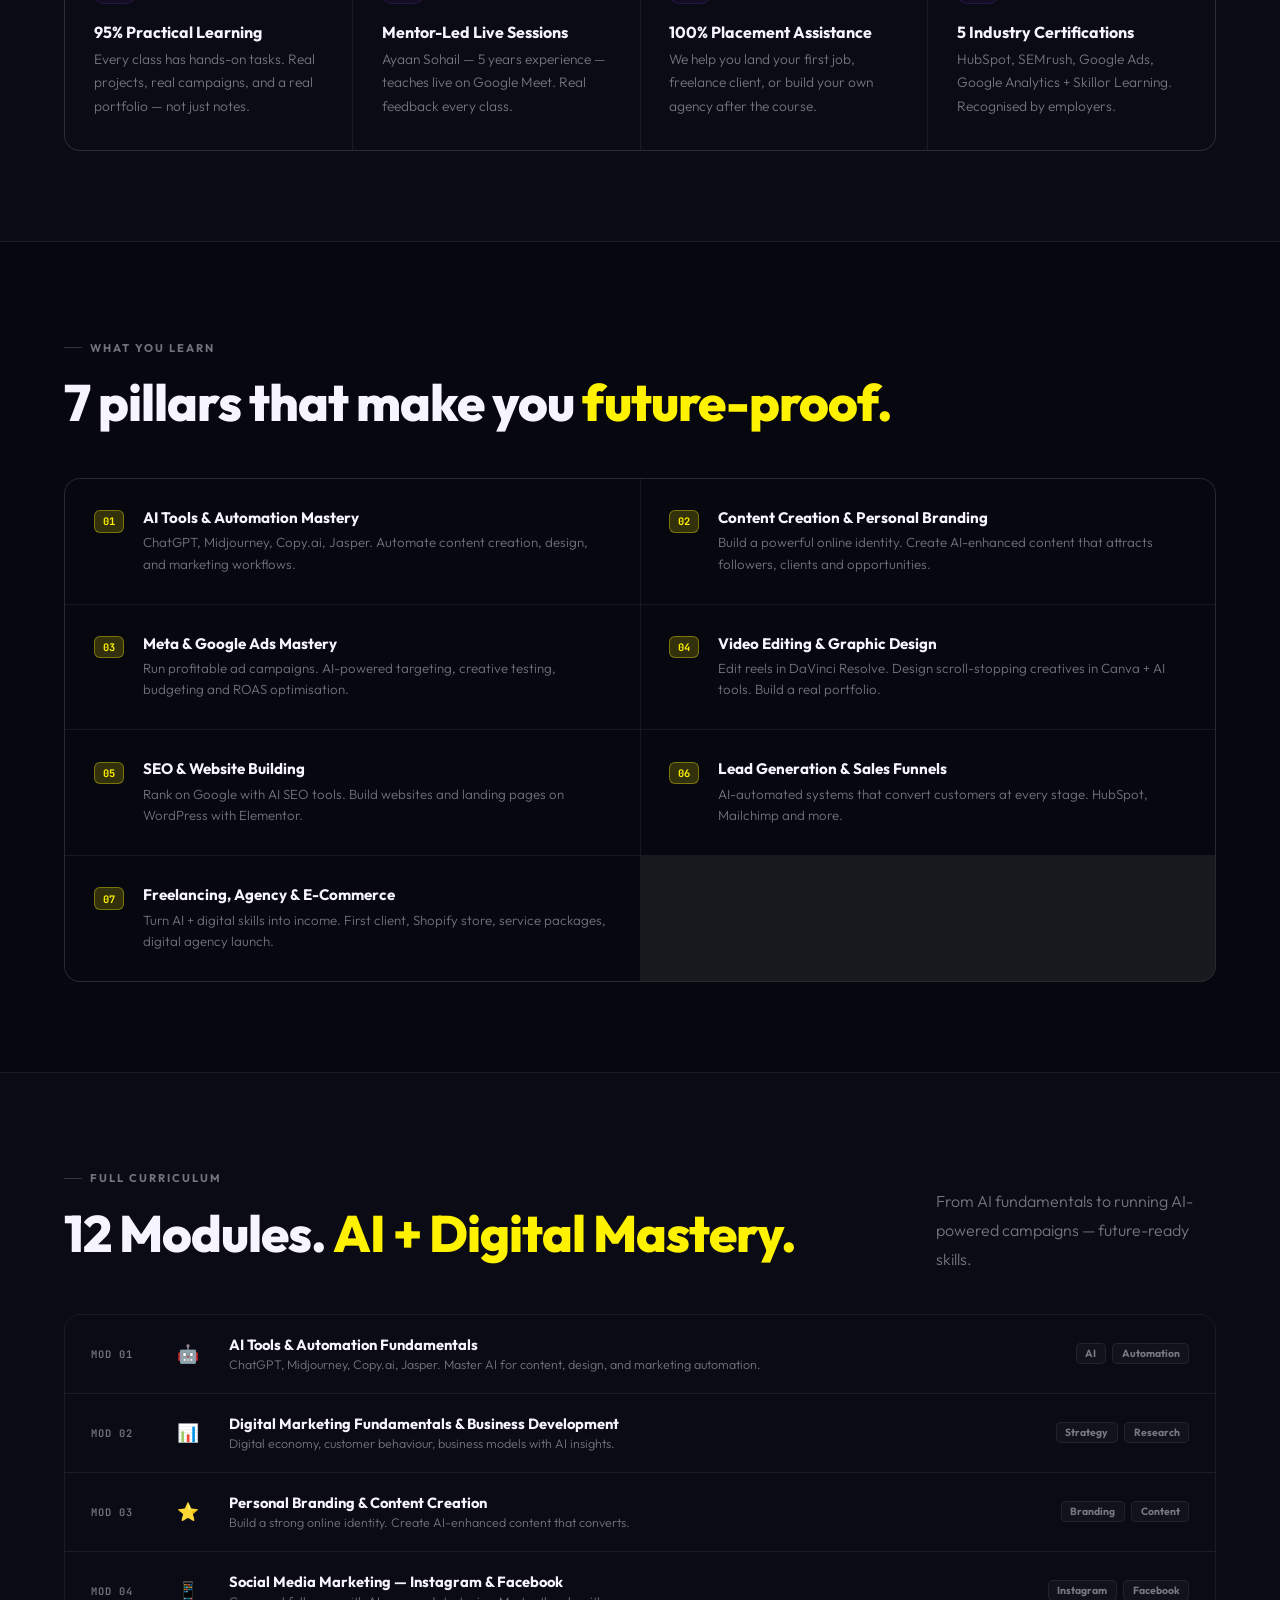
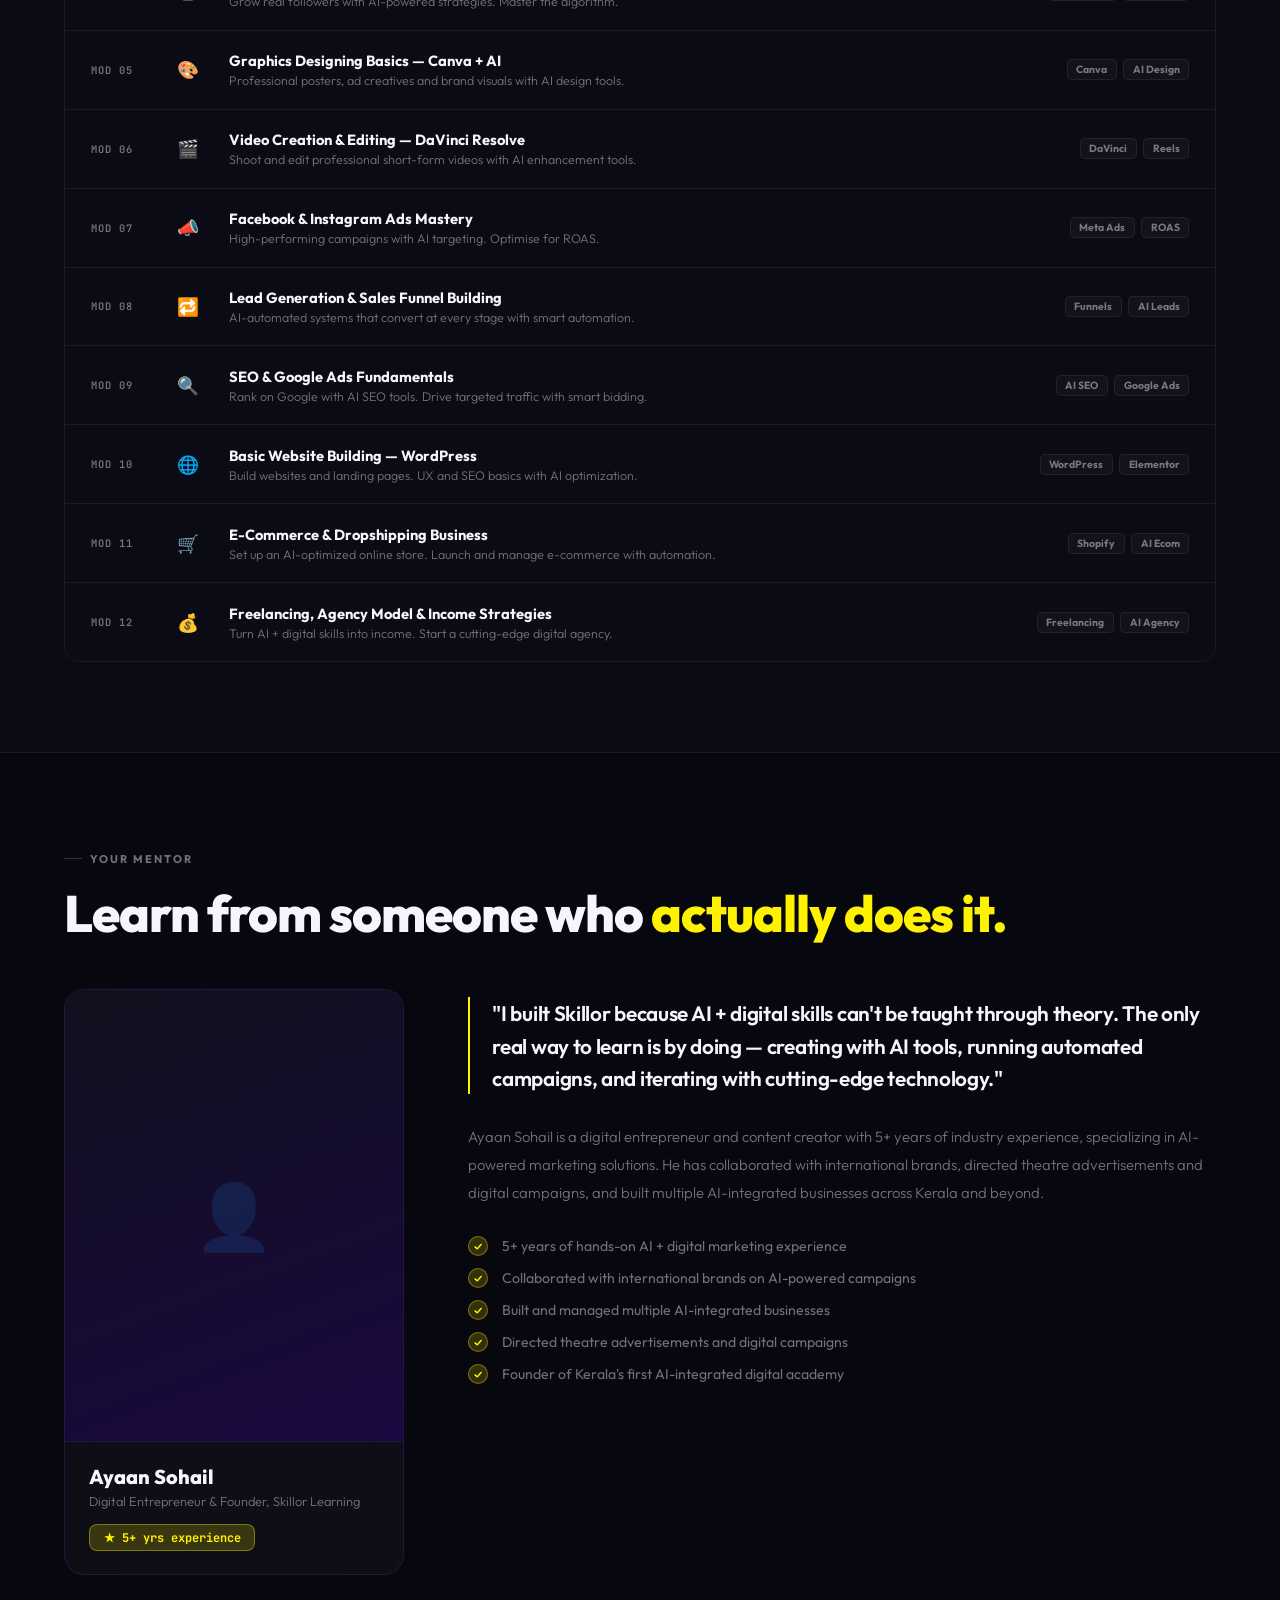
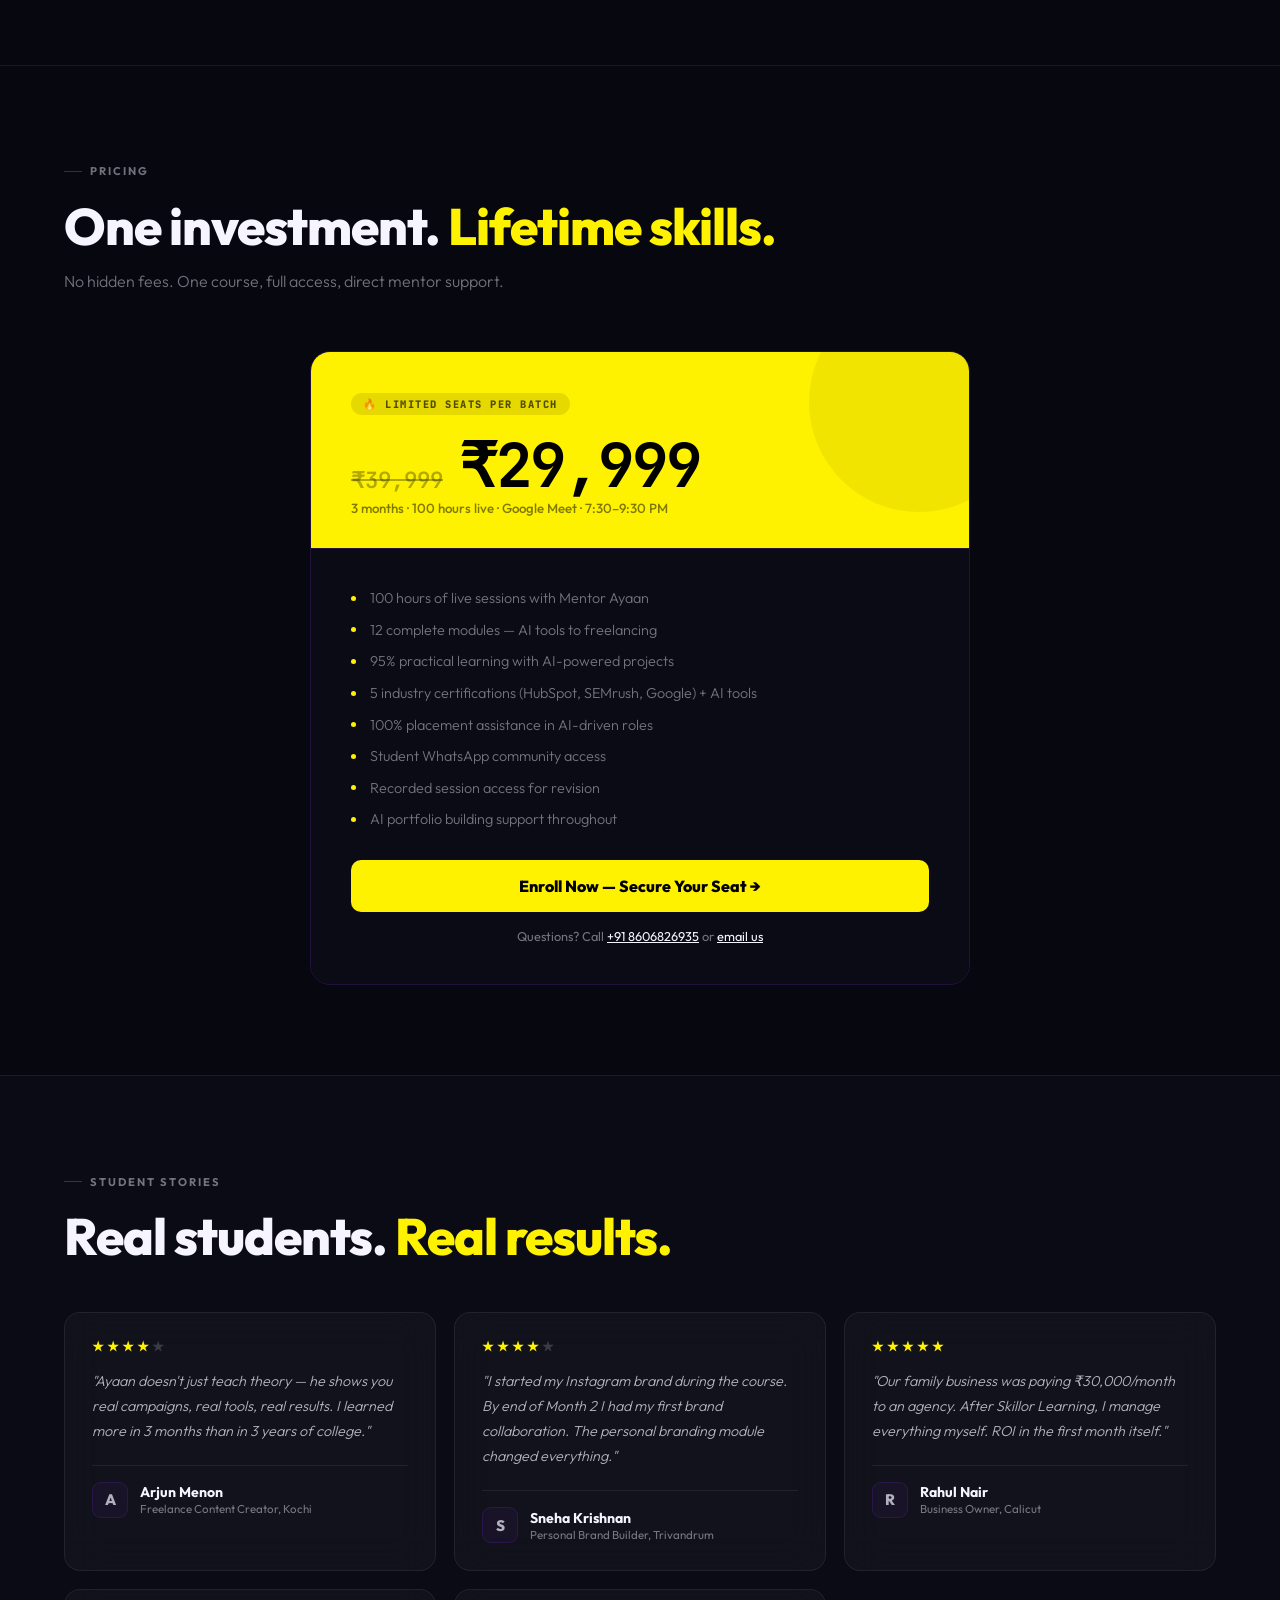
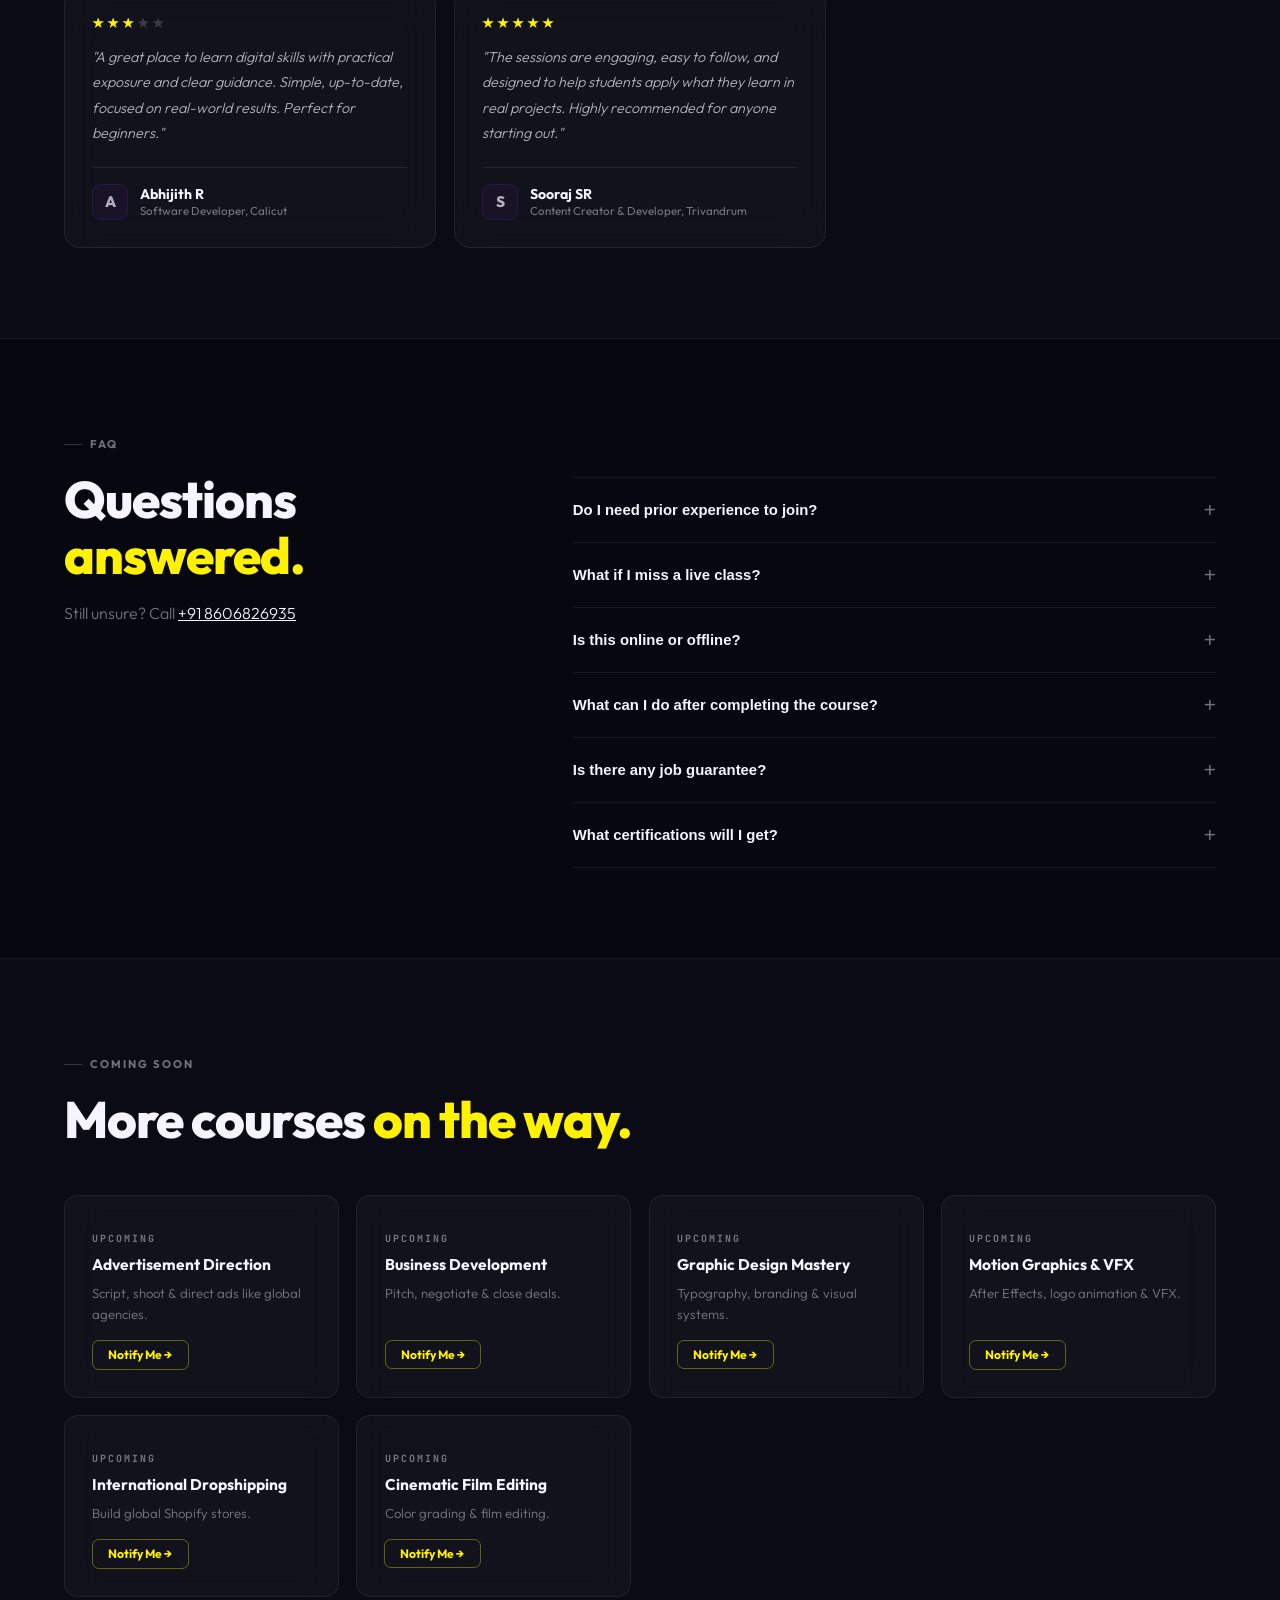
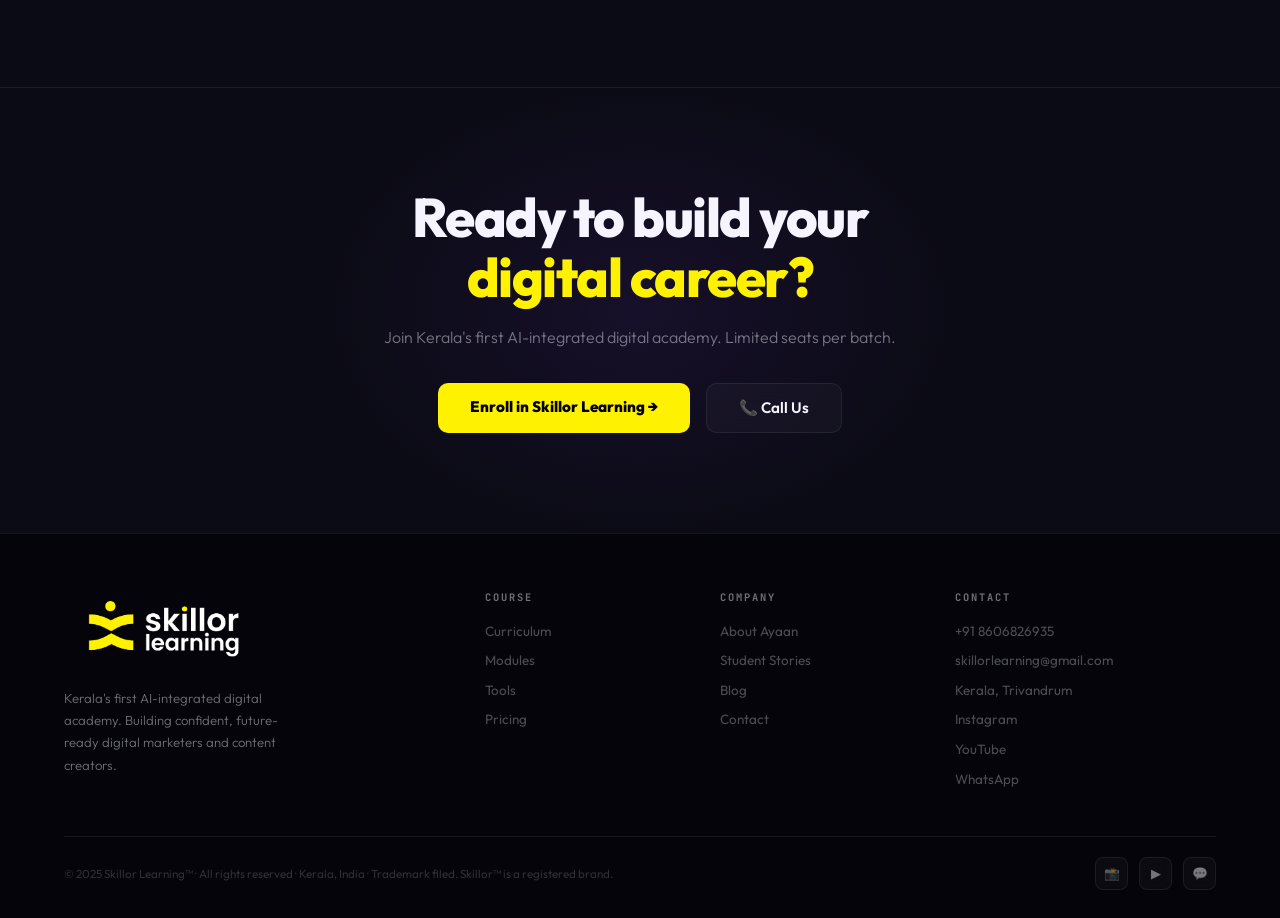
==== commit be0e8afa: "updated changes" ====
--- a/index.html
+++ b/index.html
@@ -3,7 +3,7 @@
 <head>
   <meta charset="UTF-8"/>
   <meta name="viewport" content="width=device-width, initial-scale=1.0"/>
-  <title>Skillor Learning — Kerala's First Digital Skills Academy</title>
+  <title>Skillor Learning — Kerala's First AI-Integrated Digital Academy</title>
   <link href="https://fonts.googleapis.com/css2?family=Outfit:wght@300;400;500;600;700;800;900&family=JetBrains+Mono:wght@400;600&display=swap" rel="stylesheet"/>
   <link rel="stylesheet" href="style.css"/>
 </head>
@@ -17,16 +17,15 @@
 <!-- ── NAV ── -->
 <nav>
   <a href="#" class="logo">
-    <div class="logo-badge">SK</div>
-    Skillor Learning
-  </a>
+  <img src="Skillor-Logo-10.png" alt="Skillor Learning" style="height: 40px;">
+</a>
   <ul class="nav-links">
     <li><a href="#why">Why Skillor</a></li>
     <li><a href="#curriculum">Curriculum</a></li>
     <li><a href="#mentor">Mentor</a></li>
     <li><a href="#pricing">Pricing</a></li>
     <li><a href="#faq">FAQ</a></li>
-    <li><a href="https://wa.me/+918606826935" class="nav-cta">Enroll Now →</a></li>
+    <li><a href="#" class="nav-cta" onclick="openEnrollModal(); return false;">Enroll Now →</a></li>
   </ul>
   <button class="hamburger" onclick="toggleMenu()">☰</button>
 </nav>
@@ -38,23 +37,23 @@
   <a href="#mentor" onclick="toggleMenu()">Mentor</a>
   <a href="#pricing" onclick="toggleMenu()">Pricing</a>
   <a href="#faq" onclick="toggleMenu()">FAQ</a>
-  <a href="https://wa.me/+918606826935">Enroll Now →</a>
+  <a href="#" onclick="openEnrollModal(); return false;">Enroll Now →</a>
 </div>
 
 <!-- ── HERO ── -->
 <section class="hero" id="home">
   <div class="hero-pill">
     <div class="hero-pill-dot"></div>
-    Kerala's First Startup-Focused Digital Academy
+    Kerala's First AI-Integrated Digital Academy
   </div>
   <h1>
-    Become a<br>
-    <span class="y">Content Creator</span><br>
+    Become an<br>
+    <span class="y">AI-Powered Content Creator</span><br>
     <span class="dim">&amp; Digital Marketer</span>
   </h1>
-  <p class="hero-sub">100 hours of live training. Real skills. Real portfolio. From fresher to full-stack digital marketer — in 3 months.</p>
+  <p class="hero-sub">100 hours of live training. Master AI tools + digital skills. Real portfolio. From fresher to AI-driven digital marketer — in 3 months.</p>
   <div class="hero-actions">
-    <a href="https://wa.me/+918606826935" class="btn-y">Enroll Now →</a>
+    <a href="#" onclick="openEnrollModal(); return false;" class="btn-y">Enroll Now →</a>
     <a href="#curriculum" class="btn-glass">View Curriculum ↓</a>
   </div>
   <div class="hero-stats">
@@ -94,13 +93,13 @@
 <!-- ── WHY SKILLOR ── -->
 <section id="why">
   <div class="stag">Why Choose Skillor</div>
-  <h2 class="sh">Not a course. <span class="y">A career launchpad.</span></h2>
-  <p class="ssub">Most courses teach tools. We teach you to think, create and execute like a digital entrepreneur.</p>
+  <h2 class="sh">Not a course. <span class="y">An AI revolution.</span></h2>
+  <p class="ssub">Most courses teach outdated tools. We teach you to leverage AI + digital skills like a modern entrepreneur.</p>
 
   <div class="stats-band">
     <div class="sb"><div class="sb-n">100</div><div class="sb-l">Live Hours</div></div>
     <div class="sb"><div class="sb-n">11</div><div class="sb-l">Modules</div></div>
-    <div class="sb"><div class="sb-n">26+</div><div class="sb-l">Tools Covered</div></div>
+    <div class="sb"><div class="sb-n">30+</div><div class="sb-l">AI + Digital Tools</div></div>
     <div class="sb"><div class="sb-n">5</div><div class="sb-l">Certifications</div></div>
   </div>
 
@@ -131,48 +130,55 @@
 <!-- ── WHAT YOU LEARN ── -->
 <section id="learn">
   <div class="stag">What You Learn</div>
-  <h2 class="sh">6 pillars that make you <span class="y">hireable.</span></h2>
+  <h2 class="sh">7 pillars that make you <span class="y">future-proof.</span></h2>
   <div class="learn-grid">
     <div class="learn-card">
       <span class="learn-num">01</span>
       <div class="learn-text">
-        <h4>Content Creation &amp; Personal Branding</h4>
-        <p>Build a powerful online identity. Create content that attracts followers, clients and opportunities.</p>
+        <h4>AI Tools &amp; Automation Mastery</h4>
+        <p>ChatGPT, Midjourney, Copy.ai, Jasper. Automate content creation, design, and marketing workflows.</p>
       </div>
     </div>
     <div class="learn-card">
       <span class="learn-num">02</span>
       <div class="learn-text">
-        <h4>Meta &amp; Google Ads Mastery</h4>
-        <p>Run profitable ad campaigns. Targeting, creative testing, budgeting and ROAS optimisation.</p>
+        <h4>Content Creation &amp; Personal Branding</h4>
+        <p>Build a powerful online identity. Create AI-enhanced content that attracts followers, clients and opportunities.</p>
       </div>
     </div>
     <div class="learn-card">
       <span class="learn-num">03</span>
       <div class="learn-text">
-        <h4>Video Editing &amp; Graphic Design</h4>
-        <p>Edit reels in DaVinci Resolve. Design scroll-stopping creatives in Canva. Build a real portfolio.</p>
+        <h4>Meta &amp; Google Ads Mastery</h4>
+        <p>Run profitable ad campaigns. AI-powered targeting, creative testing, budgeting and ROAS optimisation.</p>
       </div>
     </div>
     <div class="learn-card">
       <span class="learn-num">04</span>
       <div class="learn-text">
-        <h4>SEO &amp; Website Building</h4>
-        <p>Rank on Google. Build websites and landing pages on WordPress with Elementor.</p>
+        <h4>Video Editing &amp; Graphic Design</h4>
+        <p>Edit reels in DaVinci Resolve. Design scroll-stopping creatives in Canva + AI tools. Build a real portfolio.</p>
       </div>
     </div>
     <div class="learn-card">
       <span class="learn-num">05</span>
       <div class="learn-text">
-        <h4>Lead Generation &amp; Sales Funnels</h4>
-        <p>Automated systems that convert customers at every stage. HubSpot, Mailchimp and more.</p>
+        <h4>SEO &amp; Website Building</h4>
+        <p>Rank on Google with AI SEO tools. Build websites and landing pages on WordPress with Elementor.</p>
       </div>
     </div>
     <div class="learn-card">
       <span class="learn-num">06</span>
       <div class="learn-text">
+        <h4>Lead Generation &amp; Sales Funnels</h4>
+        <p>AI-automated systems that convert customers at every stage. HubSpot, Mailchimp and more.</p>
+      </div>
+    </div>
+    <div class="learn-card">
+      <span class="learn-num">07</span>
+      <div class="learn-text">
         <h4>Freelancing, Agency &amp; E-Commerce</h4>
-        <p>Turn skills into income. First client, Shopify store, service packages, digital agency launch.</p>
+        <p>Turn AI + digital skills into income. First client, Shopify store, service packages, digital agency launch.</p>
       </div>
     </div>
   </div>
@@ -183,65 +189,70 @@
   <div class="mod-head">
     <div>
       <div class="stag">Full Curriculum</div>
-      <h2 class="sh">11 Modules. <span class="y">Everything you need.</span></h2>
-    </div>
-    <p class="ssub" style="max-width:280px;">From fundamentals to running real campaigns — one course, full stack.</p>
+      <h2 class="sh">12 Modules. <span class="y">AI + Digital Mastery.</span></h2>
+    </div>
+    <p class="ssub" style="max-width:280px;">From AI fundamentals to running AI-powered campaigns — future-ready skills.</p>
   </div>
   <div class="mod-list">
     <div class="mod-row">
-      <span class="mod-n">MOD 01</span><span class="mod-ico">📊</span>
-      <div class="mod-info"><h4>Digital Marketing Fundamentals &amp; Business Development</h4><p>Digital economy, customer behaviour, business models.</p></div>
+      <span class="mod-n">MOD 01</span><span class="mod-ico">🤖</span>
+      <div class="mod-info"><h4>AI Tools &amp; Automation Fundamentals</h4><p>ChatGPT, Midjourney, Copy.ai, Jasper. Master AI for content, design, and marketing automation.</p></div>
+      <div class="mod-tags"><span class="mod-tag">AI</span><span class="mod-tag">Automation</span></div>
+    </div>
+    <div class="mod-row">
+      <span class="mod-n">MOD 02</span><span class="mod-ico">📊</span>
+      <div class="mod-info"><h4>Digital Marketing Fundamentals &amp; Business Development</h4><p>Digital economy, customer behaviour, business models with AI insights.</p></div>
       <div class="mod-tags"><span class="mod-tag">Strategy</span><span class="mod-tag">Research</span></div>
     </div>
     <div class="mod-row">
-      <span class="mod-n">MOD 02</span><span class="mod-ico">⭐</span>
-      <div class="mod-info"><h4>Personal Branding &amp; Content Creation</h4><p>Build a strong online identity. Create content that converts.</p></div>
+      <span class="mod-n">MOD 03</span><span class="mod-ico">⭐</span>
+      <div class="mod-info"><h4>Personal Branding &amp; Content Creation</h4><p>Build a strong online identity. Create AI-enhanced content that converts.</p></div>
       <div class="mod-tags"><span class="mod-tag">Branding</span><span class="mod-tag">Content</span></div>
     </div>
     <div class="mod-row">
-      <span class="mod-n">MOD 03</span><span class="mod-ico">📱</span>
-      <div class="mod-info"><h4>Social Media Marketing — Instagram &amp; Facebook</h4><p>Grow real followers. Master the algorithm.</p></div>
+      <span class="mod-n">MOD 04</span><span class="mod-ico">📱</span>
+      <div class="mod-info"><h4>Social Media Marketing — Instagram &amp; Facebook</h4><p>Grow real followers with AI-powered strategies. Master the algorithm.</p></div>
       <div class="mod-tags"><span class="mod-tag">Instagram</span><span class="mod-tag">Facebook</span></div>
     </div>
     <div class="mod-row">
-      <span class="mod-n">MOD 04</span><span class="mod-ico">🎨</span>
-      <div class="mod-info"><h4>Graphics Designing Basics — Canva</h4><p>Professional posters, ad creatives and brand visuals.</p></div>
-      <div class="mod-tags"><span class="mod-tag">Canva</span><span class="mod-tag">Design</span></div>
-    </div>
-    <div class="mod-row">
-      <span class="mod-n">MOD 05</span><span class="mod-ico">🎬</span>
-      <div class="mod-info"><h4>Video Creation &amp; Editing — DaVinci Resolve</h4><p>Shoot and edit professional short-form videos.</p></div>
+      <span class="mod-n">MOD 05</span><span class="mod-ico">🎨</span>
+      <div class="mod-info"><h4>Graphics Designing Basics — Canva + AI</h4><p>Professional posters, ad creatives and brand visuals with AI design tools.</p></div>
+      <div class="mod-tags"><span class="mod-tag">Canva</span><span class="mod-tag">AI Design</span></div>
+    </div>
+    <div class="mod-row">
+      <span class="mod-n">MOD 06</span><span class="mod-ico">🎬</span>
+      <div class="mod-info"><h4>Video Creation &amp; Editing — DaVinci Resolve</h4><p>Shoot and edit professional short-form videos with AI enhancement tools.</p></div>
       <div class="mod-tags"><span class="mod-tag">DaVinci</span><span class="mod-tag">Reels</span></div>
     </div>
     <div class="mod-row">
-      <span class="mod-n">MOD 06</span><span class="mod-ico">📣</span>
-      <div class="mod-info"><h4>Facebook &amp; Instagram Ads Mastery</h4><p>High-performing campaigns. Optimise for ROAS.</p></div>
+      <span class="mod-n">MOD 07</span><span class="mod-ico">📣</span>
+      <div class="mod-info"><h4>Facebook &amp; Instagram Ads Mastery</h4><p>High-performing campaigns with AI targeting. Optimise for ROAS.</p></div>
       <div class="mod-tags"><span class="mod-tag">Meta Ads</span><span class="mod-tag">ROAS</span></div>
     </div>
     <div class="mod-row">
-      <span class="mod-n">MOD 07</span><span class="mod-ico">🔁</span>
-      <div class="mod-info"><h4>Lead Generation &amp; Sales Funnel Building</h4><p>Automated systems that convert at every stage.</p></div>
-      <div class="mod-tags"><span class="mod-tag">Funnels</span><span class="mod-tag">Leads</span></div>
-    </div>
-    <div class="mod-row">
-      <span class="mod-n">MOD 08</span><span class="mod-ico">🔍</span>
-      <div class="mod-info"><h4>SEO &amp; Google Ads Fundamentals</h4><p>Rank on Google. Drive targeted traffic.</p></div>
-      <div class="mod-tags"><span class="mod-tag">SEO</span><span class="mod-tag">Google Ads</span></div>
-    </div>
-    <div class="mod-row">
-      <span class="mod-n">MOD 09</span><span class="mod-ico">🌐</span>
-      <div class="mod-info"><h4>Basic Website Building — WordPress</h4><p>Build websites and landing pages. UX and SEO basics.</p></div>
+      <span class="mod-n">MOD 08</span><span class="mod-ico">🔁</span>
+      <div class="mod-info"><h4>Lead Generation &amp; Sales Funnel Building</h4><p>AI-automated systems that convert at every stage with smart automation.</p></div>
+      <div class="mod-tags"><span class="mod-tag">Funnels</span><span class="mod-tag">AI Leads</span></div>
+    </div>
+    <div class="mod-row">
+      <span class="mod-n">MOD 09</span><span class="mod-ico">🔍</span>
+      <div class="mod-info"><h4>SEO &amp; Google Ads Fundamentals</h4><p>Rank on Google with AI SEO tools. Drive targeted traffic with smart bidding.</p></div>
+      <div class="mod-tags"><span class="mod-tag">AI SEO</span><span class="mod-tag">Google Ads</span></div>
+    </div>
+    <div class="mod-row">
+      <span class="mod-n">MOD 10</span><span class="mod-ico">🌐</span>
+      <div class="mod-info"><h4>Basic Website Building — WordPress</h4><p>Build websites and landing pages. UX and SEO basics with AI optimization.</p></div>
       <div class="mod-tags"><span class="mod-tag">WordPress</span><span class="mod-tag">Elementor</span></div>
     </div>
     <div class="mod-row">
-      <span class="mod-n">MOD 10</span><span class="mod-ico">🛒</span>
-      <div class="mod-info"><h4>E-Commerce &amp; Dropshipping Business</h4><p>Set up an online store. Launch and manage e-commerce.</p></div>
-      <div class="mod-tags"><span class="mod-tag">Shopify</span><span class="mod-tag">Ecom</span></div>
-    </div>
-    <div class="mod-row">
-      <span class="mod-n">MOD 11</span><span class="mod-ico">💰</span>
-      <div class="mod-info"><h4>Freelancing, Agency Model &amp; Income Strategies</h4><p>Turn your skills into income. Start a digital agency.</p></div>
-      <div class="mod-tags"><span class="mod-tag">Freelancing</span><span class="mod-tag">Agency</span></div>
+      <span class="mod-n">MOD 11</span><span class="mod-ico">🛒</span>
+      <div class="mod-info"><h4>E-Commerce &amp; Dropshipping Business</h4><p>Set up an AI-optimized online store. Launch and manage e-commerce with automation.</p></div>
+      <div class="mod-tags"><span class="mod-tag">Shopify</span><span class="mod-tag">AI Ecom</span></div>
+    </div>
+    <div class="mod-row">
+      <span class="mod-n">MOD 12</span><span class="mod-ico">💰</span>
+      <div class="mod-info"><h4>Freelancing, Agency Model &amp; Income Strategies</h4><p>Turn AI + digital skills into income. Start a cutting-edge digital agency.</p></div>
+      <div class="mod-tags"><span class="mod-tag">Freelancing</span><span class="mod-tag">AI Agency</span></div>
     </div>
   </div>
 </section>
@@ -267,14 +278,14 @@
       </div>
     </div>
     <div class="mentor-r">
-      <p class="mentor-q">"I built Skillor because digital skills can't be taught through theory. The only real way to learn is by doing — creating, running campaigns, and iterating."</p>
-      <p class="mentor-bio">Ayaan Sohail is a digital entrepreneur and content creator with 5+ years of industry experience. He has collaborated with international brands, directed theatre advertisements and digital campaigns, and built multiple businesses across Kerala and beyond.</p>
+      <p class="mentor-q">"I built Skillor because AI + digital skills can't be taught through theory. The only real way to learn is by doing — creating with AI tools, running automated campaigns, and iterating with cutting-edge technology."</p>
+      <p class="mentor-bio">Ayaan Sohail is a digital entrepreneur and content creator with 5+ years of industry experience, specializing in AI-powered marketing solutions. He has collaborated with international brands, directed theatre advertisements and digital campaigns, and built multiple AI-integrated businesses across Kerala and beyond.</p>
       <div class="mentor-pts">
-        <div class="mentor-pt"><div class="mentor-pt-dot"></div>5+ years of hands-on digital marketing experience</div>
-        <div class="mentor-pt"><div class="mentor-pt-dot"></div>Collaborated with international brands on campaigns</div>
-        <div class="mentor-pt"><div class="mentor-pt-dot"></div>Built and managed multiple businesses</div>
+        <div class="mentor-pt"><div class="mentor-pt-dot"></div>5+ years of hands-on AI + digital marketing experience</div>
+        <div class="mentor-pt"><div class="mentor-pt-dot"></div>Collaborated with international brands on AI-powered campaigns</div>
+        <div class="mentor-pt"><div class="mentor-pt-dot"></div>Built and managed multiple AI-integrated businesses</div>
         <div class="mentor-pt"><div class="mentor-pt-dot"></div>Directed theatre advertisements and digital campaigns</div>
-        <div class="mentor-pt"><div class="mentor-pt-dot"></div>Founder of Kerala's first startup-focused digital academy</div>
+        <div class="mentor-pt"><div class="mentor-pt-dot"></div>Founder of Kerala's first AI-integrated digital academy</div>
       </div>
     </div>
   </div>
@@ -298,15 +309,15 @@
       <div class="pricing-bot">
         <div class="p-feats">
           <div class="p-feat"><div class="p-dot"></div>100 hours of live sessions with Mentor Ayaan</div>
-          <div class="p-feat"><div class="p-dot"></div>11 complete modules — content to freelancing</div>
-          <div class="p-feat"><div class="p-dot"></div>95% practical learning with real projects</div>
-          <div class="p-feat"><div class="p-dot"></div>5 industry certifications (HubSpot, SEMrush, Google)</div>
-          <div class="p-feat"><div class="p-dot"></div>100% placement assistance</div>
+          <div class="p-feat"><div class="p-dot"></div>12 complete modules — AI tools to freelancing</div>
+          <div class="p-feat"><div class="p-dot"></div>95% practical learning with AI-powered projects</div>
+          <div class="p-feat"><div class="p-dot"></div>5 industry certifications (HubSpot, SEMrush, Google) + AI tools</div>
+          <div class="p-feat"><div class="p-dot"></div>100% placement assistance in AI-driven roles</div>
           <div class="p-feat"><div class="p-dot"></div>Student WhatsApp community access</div>
           <div class="p-feat"><div class="p-dot"></div>Recorded session access for revision</div>
-          <div class="p-feat"><div class="p-dot"></div>Portfolio building support throughout</div>
-        </div>
-        <a href="https://wa.me/+918606826935" class="enroll-btn">Enroll Now — Secure Your Seat →</a>
+          <div class="p-feat"><div class="p-dot"></div>AI portfolio building support throughout</div>
+        </div>
+        <a href="#" onclick="openEnrollModal(); return false;" class="enroll-btn">Enroll Now — Secure Your Seat →</a>
         <p class="p-contact">
           Questions? Call <a href="tel:+918606826935">+91 8606826935</a> or
           <a href="mailto:skillorlearning@gmail.com">email us</a>
@@ -401,7 +412,7 @@
           <span class="faq-q">What can I do after completing the course?</span>
           <span class="faq-ico">+</span>
         </button>
-        <div class="faq-ans"><p>Get a digital marketing job (₹20,000–₹50,000/month), start freelancing, build and monetise your personal brand, manage your own business marketing, or start a digital marketing agency.</p></div>
+        <div class="faq-ans"><p>Get an AI-powered digital marketing job (₹25,000–₹60,000/month), start freelancing with AI tools, build and monetise your personal brand, manage your own business marketing with automation, or start a cutting-edge digital marketing agency.</p></div>
       </div>
       <div class="faq-item">
         <button class="faq-btn" onclick="toggleFaq(this)">
@@ -415,7 +426,7 @@
           <span class="faq-q">What certifications will I get?</span>
           <span class="faq-ico">+</span>
         </button>
-        <div class="faq-ans"><p>5 certificates: HubSpot Academy, SEMrush, Google Ads, Google Analytics, and Skillor Learning Certificate — all recognised by employers.</p></div>
+        <div class="faq-ans"><p>5 certificates: HubSpot Academy, SEMrush, Google Ads, Google Analytics, and Skillor Learning Certificate — plus practical AI tools mastery recognised by modern employers.</p></div>
       </div>
     </div>
   </div>
@@ -427,37 +438,37 @@
   <h2 class="sh">More courses <span class="y">on the way.</span></h2>
   <div class="up-grid">
     <div class="up-card">
-      <div class="up-ico">🎬</div><div class="up-st">⏳ Upcoming</div>
+      <div class="up-ico"></div><div class="up-st"> Upcoming</div>
       <h4>Advertisement Direction</h4>
       <p>Script, shoot &amp; direct ads like global agencies.</p>
       <button class="notify-btn" onclick="notifyMe('Advertisement Direction')">Notify Me →</button>
     </div>
     <div class="up-card">
-      <div class="up-ico">🤝</div><div class="up-st">⏳ Upcoming</div>
+      <div class="up-ico"></div><div class="up-st"> Upcoming</div>
       <h4>Business Development</h4>
       <p>Pitch, negotiate &amp; close deals.</p>
       <button class="notify-btn" onclick="notifyMe('Business Development')">Notify Me →</button>
     </div>
     <div class="up-card">
-      <div class="up-ico">✦</div><div class="up-st">⏳ Upcoming</div>
+      <div class="up-ico"></div><div class="up-st"> Upcoming</div>
       <h4>Graphic Design Mastery</h4>
       <p>Typography, branding &amp; visual systems.</p>
       <button class="notify-btn" onclick="notifyMe('Graphic Design Mastery')">Notify Me →</button>
     </div>
     <div class="up-card">
-      <div class="up-ico">▶</div><div class="up-st">⏳ Upcoming</div>
+      <div class="up-ico"></div><div class="up-st"> Upcoming</div>
       <h4>Motion Graphics &amp; VFX</h4>
       <p>After Effects, logo animation &amp; VFX.</p>
       <button class="notify-btn" onclick="notifyMe('Motion Graphics & VFX')">Notify Me →</button>
     </div>
     <div class="up-card">
-      <div class="up-ico">🌍</div><div class="up-st">⏳ Upcoming</div>
+      <div class="up-ico"></div><div class="up-st"> Upcoming</div>
       <h4>International Dropshipping</h4>
       <p>Build global Shopify stores.</p>
       <button class="notify-btn" onclick="notifyMe('International Dropshipping')">Notify Me →</button>
     </div>
     <div class="up-card">
-      <div class="up-ico">🎞</div><div class="up-st">⏳ Upcoming</div>
+      <div class="up-ico"></div><div class="up-st"> Upcoming</div>
       <h4>Cinematic Film Editing</h4>
       <p>Color grading &amp; film editing.</p>
       <button class="notify-btn" onclick="notifyMe('Cinematic Film Editing')">Notify Me →</button>
@@ -469,7 +480,7 @@
 <div class="cta-sec">
   <div class="cta-inner">
     <h2>Ready to build your<br><span style="color:var(--yellow)">digital career?</span></h2>
-    <p>Join Kerala's first startup-focused digital academy. Limited seats per batch.</p>
+    <p>Join Kerala's first AI-integrated digital academy. Limited seats per batch.</p>
     <div class="cta-btns">
       <a href="https://wa.me/+918606826935" class="btn-y">Enroll in Skillor Learning →</a>
       <a href="tel:+918606826935" class="btn-glass">📞 Call Us</a>
@@ -482,10 +493,9 @@
   <div class="foot-grid">
     <div class="foot-brand">
       <div class="foot-logo">
-        <div class="logo-badge">SK</div>
-        Skillor Learning
-      </div>
-      <p>Kerala's first startup-focused digital academy. Building confident, practical digital marketers and content creators.</p>
+    <img src="Skillor-Logo-06.png" alt="Skillor Learning" style="height: 85px;">
+    </div>
+      <p>Kerala's first AI-integrated digital academy. Building confident, future-ready digital marketers and content creators.</p>
     </div>
     <div class="foot-col">
       <h5>Course</h5>
@@ -527,6 +537,140 @@
   </div>
 </footer>
 
+<!-- FLOATING WHATSAPP BUTTON -->
+<div class="whatsapp-float">
+  <a href="https://wa.me/+918606826935" target="_blank" aria-label="Chat on WhatsApp">
+    <span>💬</span>
+  </a>
+</div>
+
+<!-- ENROLLMENT MODAL -->
+<div id="enrollModal" class="modal">
+  <div class="modal-content">
+    <div class="modal-header">
+      <h2>Enroll in AI-Integrated Digital Marketing Course</h2>
+      <span class="close" onclick="closeEnrollModal()">&times;</span>
+    </div>
+    <div class="modal-body">
+      <form id="enrollForm" onsubmit="submitEnrollForm(event)">
+        <div class="form-group">
+          <label for="name">Full Name *</label>
+          <input type="text" id="name" name="fullName" placeholder="Full Name" required>
+        </div>
+        
+        <div class="form-group">
+          <label for="email">Email Address *</label>
+          <input type="email" id="email" name="email" placeholder="Email Address" required>
+        </div>
+        
+        <div class="form-group">
+          <label for="phone">Phone Number *</label>
+          <input type="tel" id="phone" name="phone" placeholder="Phone Number" required>
+        </div>
+        
+        <div class="form-group">
+          <label for="experience">Experience Level</label>
+          <select id="experience" name="experience">
+            <option value="">Select Experience</option>
+            <option value="Beginner">Beginner</option>
+            <option value="Intermediate">Intermediate</option>
+            <option value="Advanced">Advanced</option>
+          </select>
+        </div>
+        
+        <div class="form-group">
+          <label for="goals">What are your goals? (Optional)</label>
+          <textarea id="goals" name="goals" rows="3" placeholder="e.g., Start freelancing, get a job, build my brand..."></textarea>
+        </div>
+        
+        <div class="form-group">
+          <label for="whatsapp">Send me updates via WhatsApp</label>
+          <select id="whatsapp" name="whatsappUpdates">
+            <option value="true">Yes</option>
+            <option value="false">No</option>
+          </select>
+        </div>
+        
+        <button type="submit" class="submit-btn">Submit & Get Course Details →</button>
+        
+        <p class="form-note">* Required fields. We'll contact you within 24 hours with course details and enrollment instructions.</p>
+      </form>
+    </div>
+  </div>
+</div>
+<!-- ENROLL MODAL -->
+<div id="enrollModal" class="modal">
+  <div class="modal-content">
+
+    <!-- Header -->
+    <div class="modal-header">
+      <h2>Enroll Now</h2>
+      <span class="close" onclick="closeEnrollModal()">&times;</span>
+    </div>
+
+    <!-- Body -->
+    <div class="modal-body">
+
+      <form onsubmit="submitEnrollForm(event)">
+
+        <!-- Name -->
+        <div class="form-group">
+          <label for="name">Full Name *</label>
+          <input type="text" id="name" placeholder="Enter your name" required>
+        </div>
+
+        <!-- Email -->
+        <div class="form-group">
+          <label for="email">Email *</label>
+          <input type="email" id="email" placeholder="Enter your email" required>
+        </div>
+
+        <!-- Phone -->
+        <div class="form-group">
+          <label for="phone">Phone *</label>
+          <input type="tel" id="phone" placeholder="Enter your phone number" required>
+        </div>
+
+        <!-- Experience -->
+        <div class="form-group">
+          <label for="experience">Experience Level</label>
+          <select id="experience">
+            <option value="">Select</option>
+            <option>Beginner</option>
+            <option>Intermediate</option>
+            <option>Advanced</option>
+          </select>
+        </div>
+
+        <!-- Goals -->
+        <div class="form-group">
+          <label for="goals">Your Goal</label>
+          <textarea id="goals" rows="3" placeholder="What do you want to achieve?"></textarea>
+        </div>
+
+        <!-- WhatsApp -->
+        <div class="form-group">
+          <label for="whatsapp">WhatsApp Number</label>
+          <input type="text" id="whatsapp" placeholder="Optional">
+        </div>
+
+        <!-- Submit -->
+        <button type="submit" class="submit-btn">Apply Now</button>
+
+        <!-- Success Message -->
+        <p id="successMsg" style="display:none; color: lightgreen; margin-top:10px;">
+          ✅ Successfully submitted!
+        </p>
+
+        <p class="form-note">
+          We’ll contact you within 24 hours.
+        </p>
+
+      </form>
+
+    </div>
+  </div>
+</div>
 <script src="script.js"></script>
 </body>
 </html>
--- a/style.css
+++ b/style.css
@@ -28,7 +28,7 @@
 html { scroll-behavior: smooth; }
 body {
   font-family: 'Outfit', sans-serif;
-  background: var(--black);
+  background: linear-gradient(135deg, var(--black) 0%, var(--purple) 100%);
   color: var(--white);
   overflow-x: hidden;
 }
@@ -406,4 +406,196 @@
   .stats-band { grid-template-columns: 1fr 1fr; }
   .foot-grid { grid-template-columns: 1fr; }
   section { padding: 68px 5%; }
+}
+
+/* ── FLOATING WHATSAPP BUTTON ── */
+.whatsapp-float {
+  position: fixed;
+  bottom: 20px;
+  right: 20px;
+  z-index: 1000;
+}
+.whatsapp-float a {
+  display: block;
+  width: 60px;
+  height: 60px;
+  background: #25d366;
+  border-radius: 50%;
+  text-align: center;
+  line-height: 60px;
+  font-size: 24px;
+  color: white;
+  text-decoration: none;
+  box-shadow: 0 4px 8px rgba(0,0,0,0.3), 0 0 20px rgba(37, 211, 102, 0.4);
+  transition: transform 0.3s, box-shadow 0.3s;
+  animation: pulse 2s infinite;
+}
+.whatsapp-float a:hover {
+  transform: scale(1.1);
+  box-shadow: 0 4px 8px rgba(0,0,0,0.3), 0 0 30px rgba(37, 211, 102, 0.6);
+}
+@keyframes pulse {
+  0%, 100% { transform: scale(1); }
+  50% { transform: scale(1.05); }
+}
+@media (max-width: 600px) {
+  .whatsapp-float {
+    bottom: 15px;
+    right: 15px;
+  }
+  .whatsapp-float a {
+    width: 50px;
+    height: 50px;
+    line-height: 50px;
+    font-size: 20px;
+  }
+}
+
+/* ── ENROLLMENT MODAL ── */
+.modal {
+  display: none;
+  position: fixed;
+  z-index: 2000;
+  left: 0;
+  top: 0;
+  width: 100%;
+  height: 100%;
+  background-color: rgba(0, 0, 0, 0.7);
+  backdrop-filter: blur(5px);
+}
+
+.modal-content {
+  background: var(--dark);
+  margin: 5% auto;
+  padding: 0;
+  border-radius: 12px;
+  width: 90%;
+  max-width: 500px;
+  border: 1px solid var(--border);
+  box-shadow: 0 20px 40px rgba(0, 0, 0, 0.5);
+  animation: modalSlideIn 0.3s ease-out;
+}
+
+@keyframes modalSlideIn {
+  from { transform: translateY(-50px); opacity: 0; }
+  to { transform: translateY(0); opacity: 1; }
+}
+
+.modal-header {
+  background: linear-gradient(135deg, var(--purple), var(--dark2));
+  color: white;
+  padding: 20px 25px;
+  border-radius: 12px 12px 0 0;
+  display: flex;
+  justify-content: space-between;
+  align-items: center;
+}
+
+.modal-header h2 {
+  margin: 0;
+  font-size: 1.5rem;
+  font-weight: 600;
+}
+
+.close {
+  color: white;
+  font-size: 28px;
+  font-weight: bold;
+  cursor: pointer;
+  transition: color 0.3s;
+}
+
+.close:hover {
+  color: var(--yellow);
+}
+
+.modal-body {
+  padding: 25px;
+}
+
+.form-group {
+  margin-bottom: 20px;
+}
+
+.form-group label {
+  display: block;
+  margin-bottom: 5px;
+  color: var(--white);
+  font-weight: 500;
+}
+
+.form-group input,
+.form-group select,
+.form-group textarea {
+  width: 100%;
+  padding: 12px 15px;
+  border: 1px solid var(--border);
+  border-radius: 8px;
+  background: var(--dark2);
+  color: var(--white);
+  font-size: 16px;
+  transition: border-color 0.3s, box-shadow 0.3s;
+}
+
+.form-group input:focus,
+.form-group select:focus,
+.form-group textarea:focus {
+  outline: none;
+  border-color: var(--purple);
+  box-shadow: 0 0 0 3px rgba(66, 32, 117, 0.1);
+}
+
+.checkbox-group {
+  display: flex;
+  align-items: center;
+  gap: 10px;
+}
+
+.checkbox-group input[type="checkbox"] {
+  width: auto;
+  margin: 0;
+}
+
+.submit-btn {
+  width: 100%;
+  padding: 15px;
+  background: linear-gradient(135deg, var(--yellow), #ffcc00);
+  color: #000;
+  border: none;
+  border-radius: 8px;
+  font-size: 16px;
+  font-weight: 600;
+  cursor: pointer;
+  transition: transform 0.3s, box-shadow 0.3s;
+}
+
+.submit-btn:hover {
+  transform: translateY(-2px);
+  box-shadow: 0 8px 20px rgba(255, 242, 0, 0.3);
+}
+
+.form-note {
+  margin-top: 15px;
+  font-size: 14px;
+  color: var(--muted);
+  text-align: center;
+}
+
+@media (max-width: 600px) {
+  .modal-content {
+    margin: 2% auto;
+    width: 95%;
+  }
+  
+  .modal-header {
+    padding: 15px 20px;
+  }
+  
+  .modal-header h2 {
+    font-size: 1.3rem;
+  }
+  
+  .modal-body {
+    padding: 20px;
+  }
 }
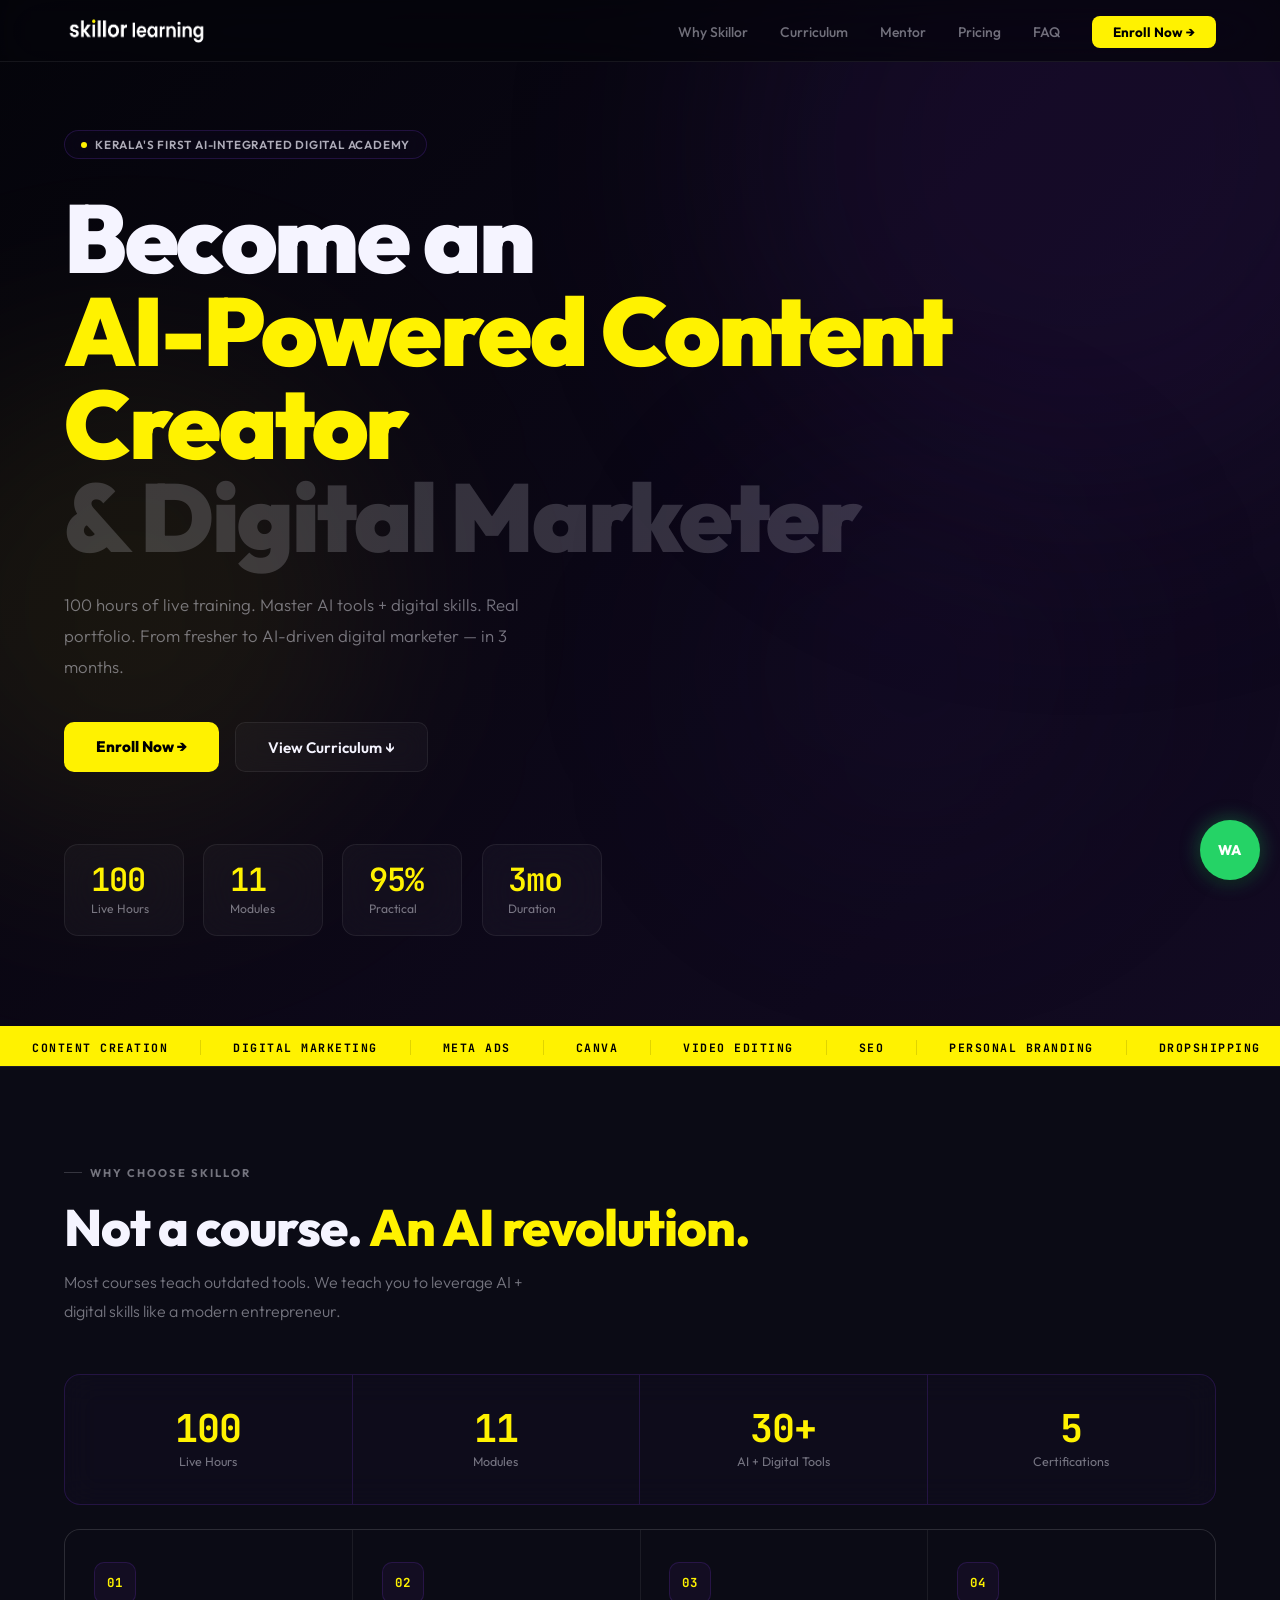
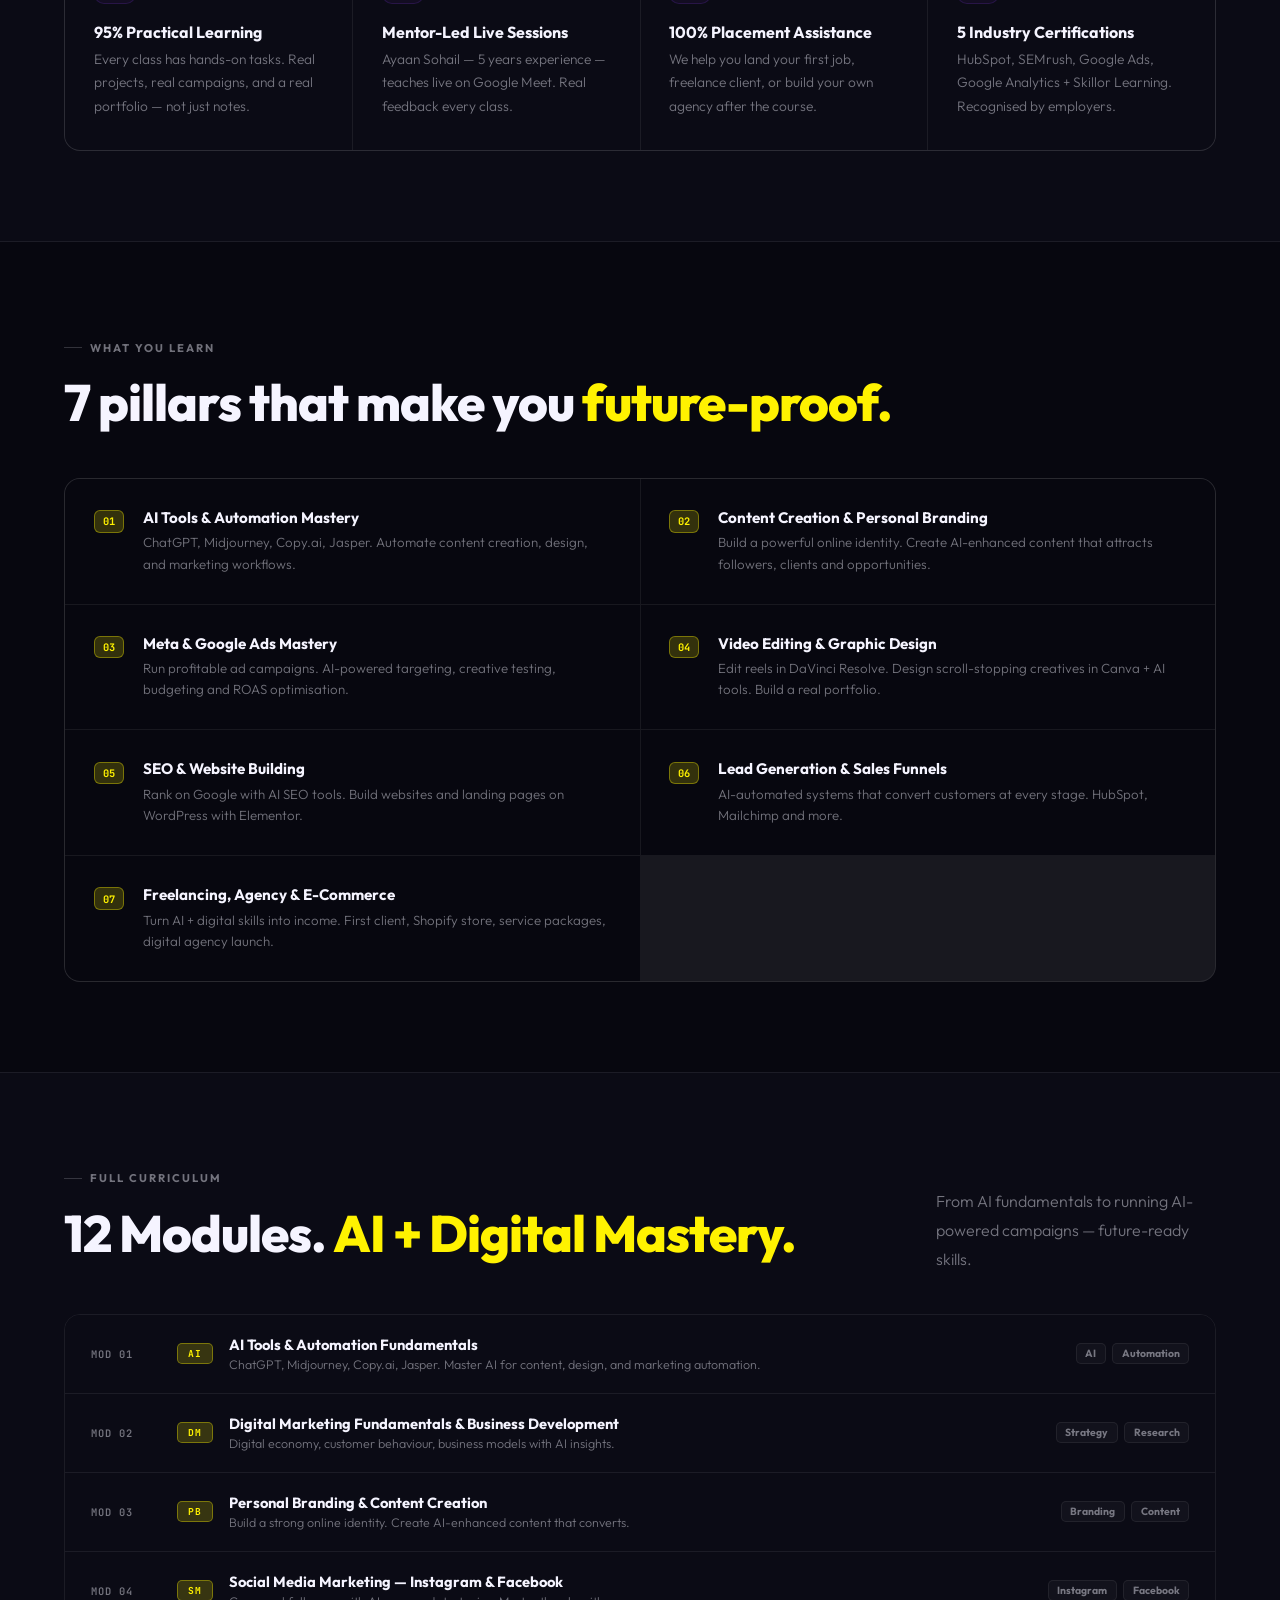
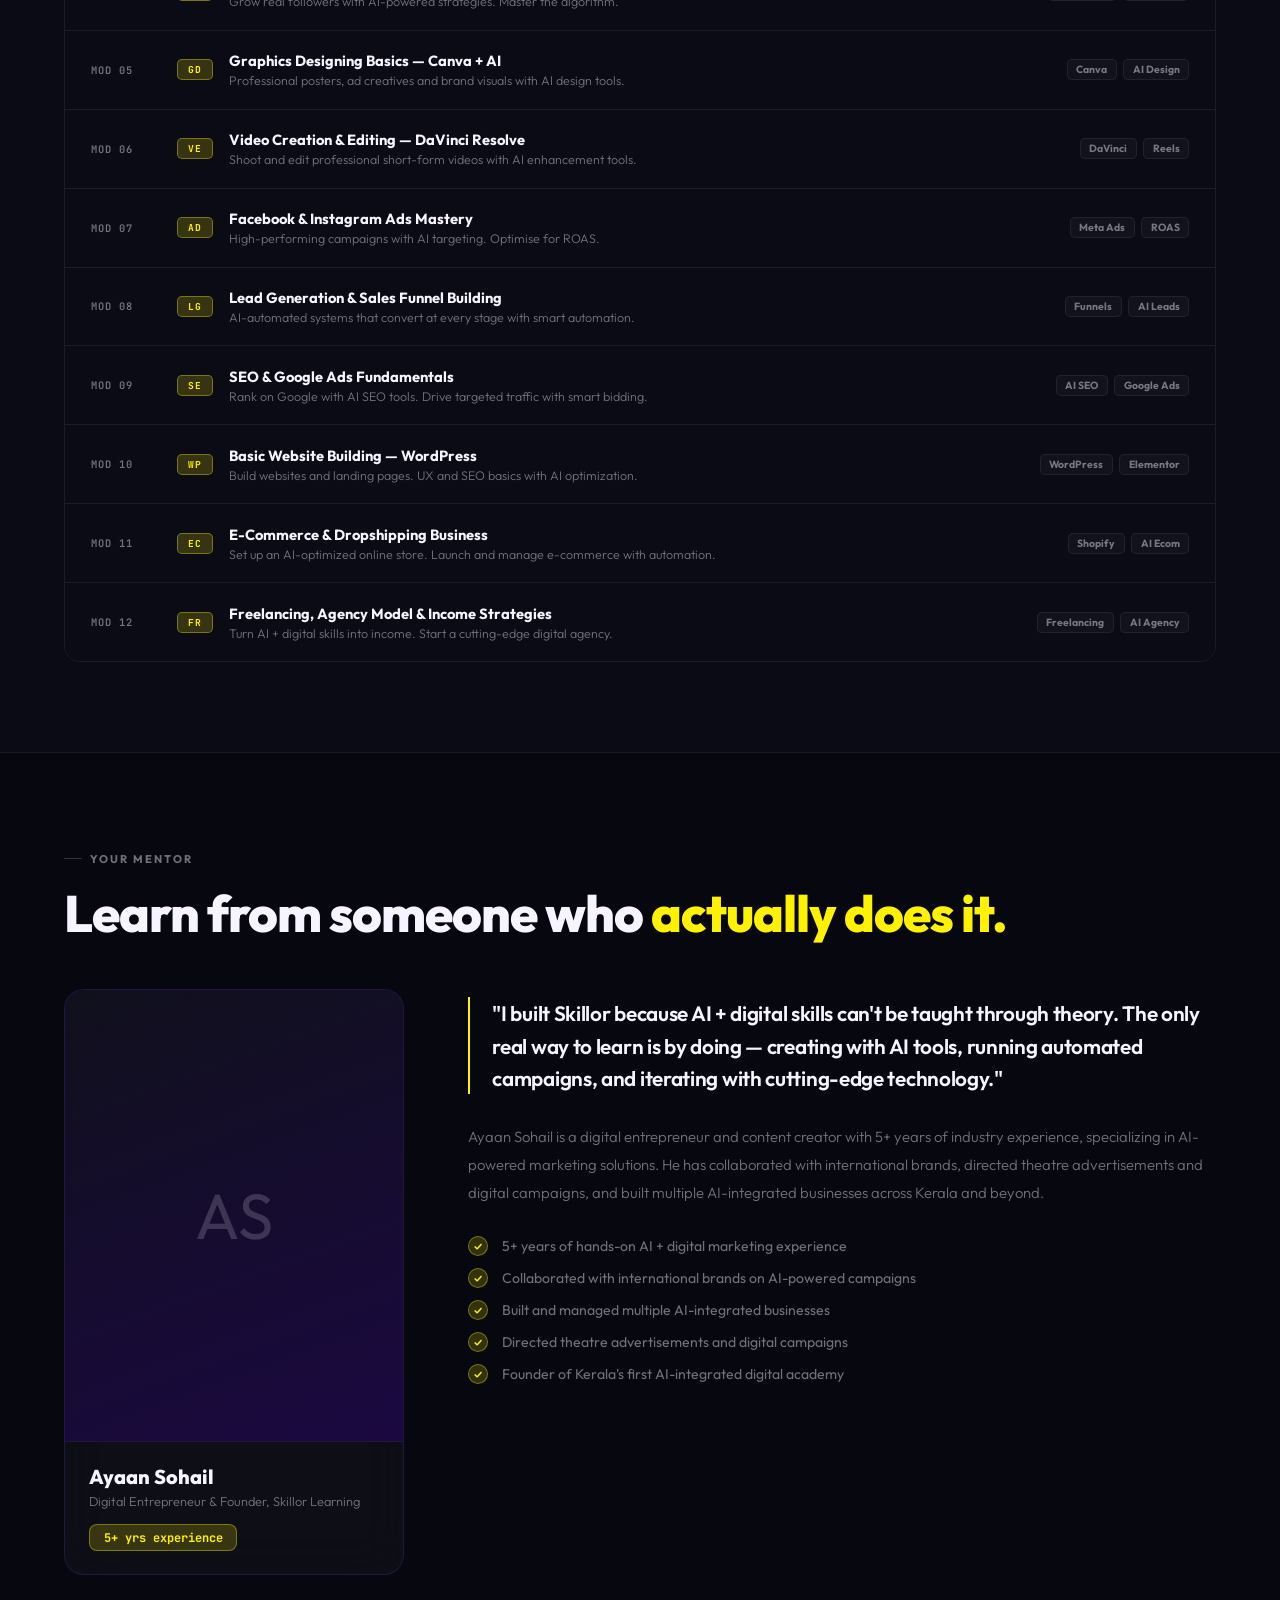
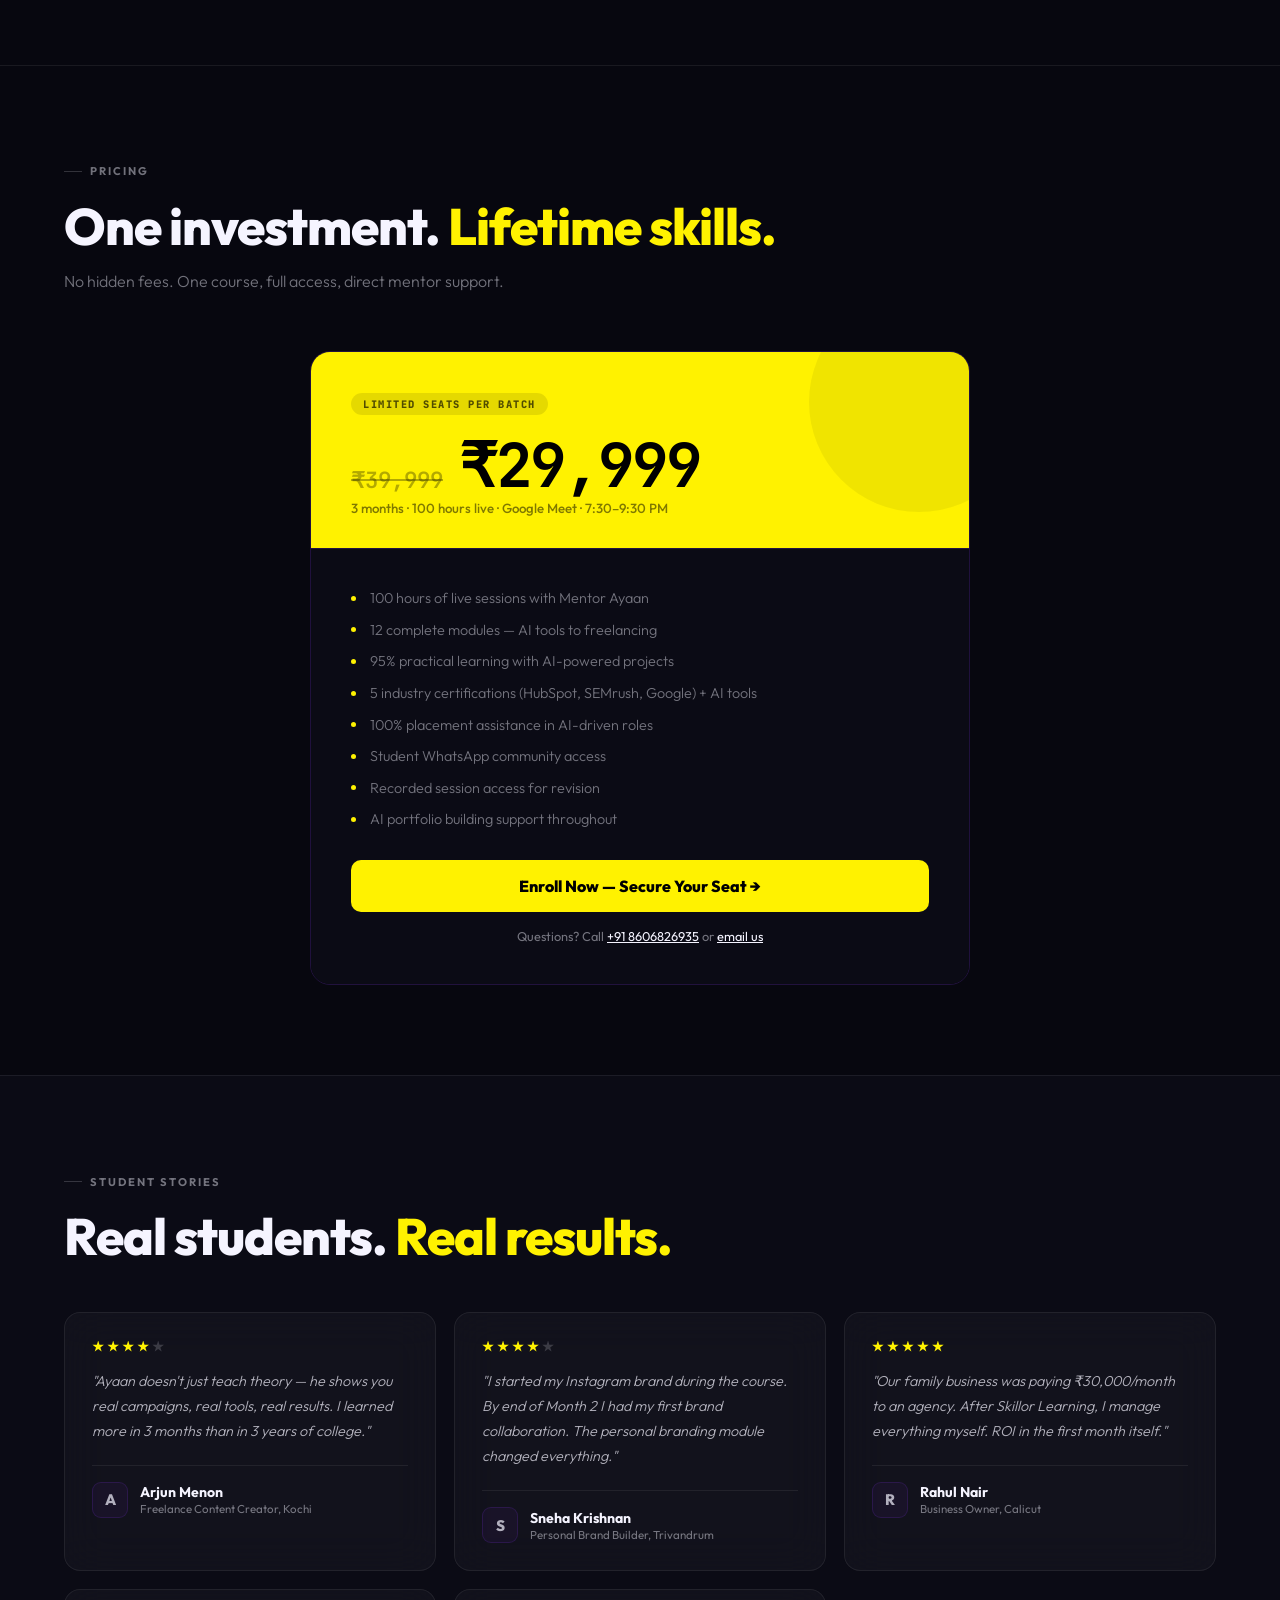
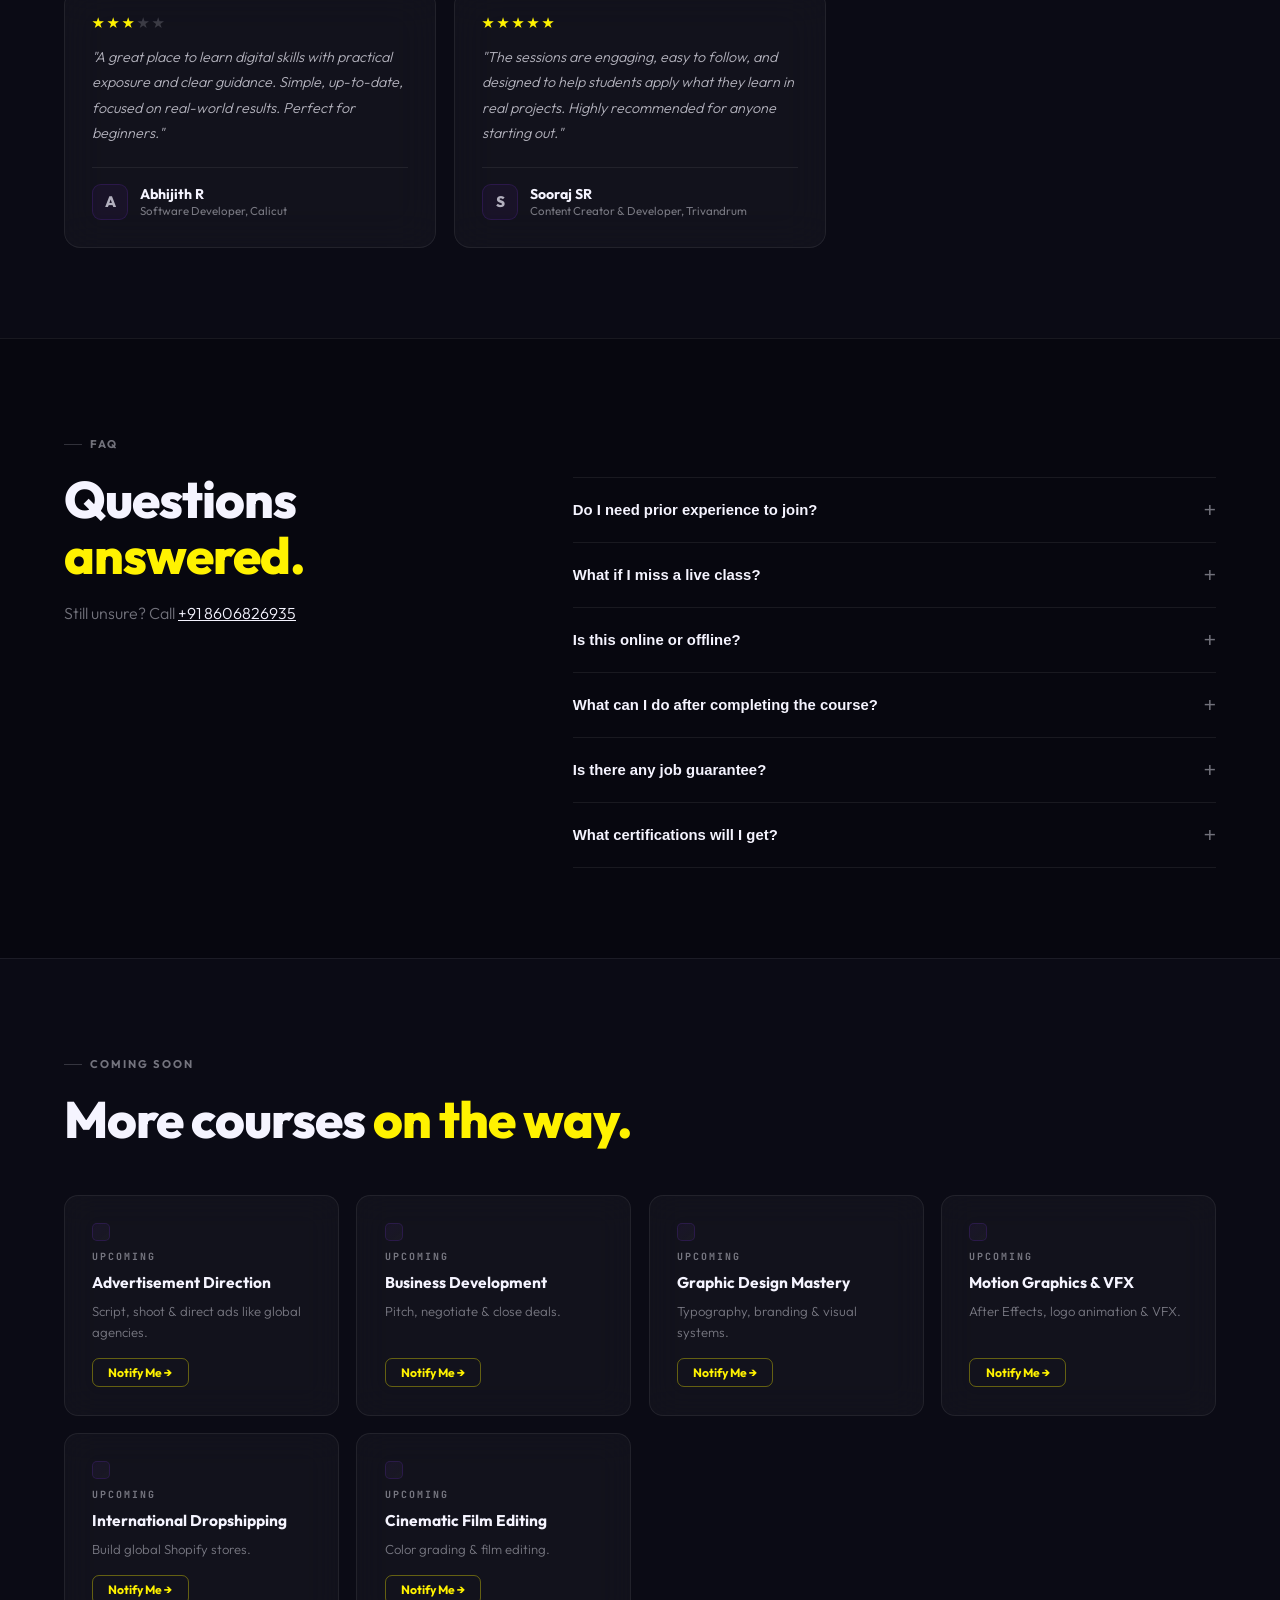
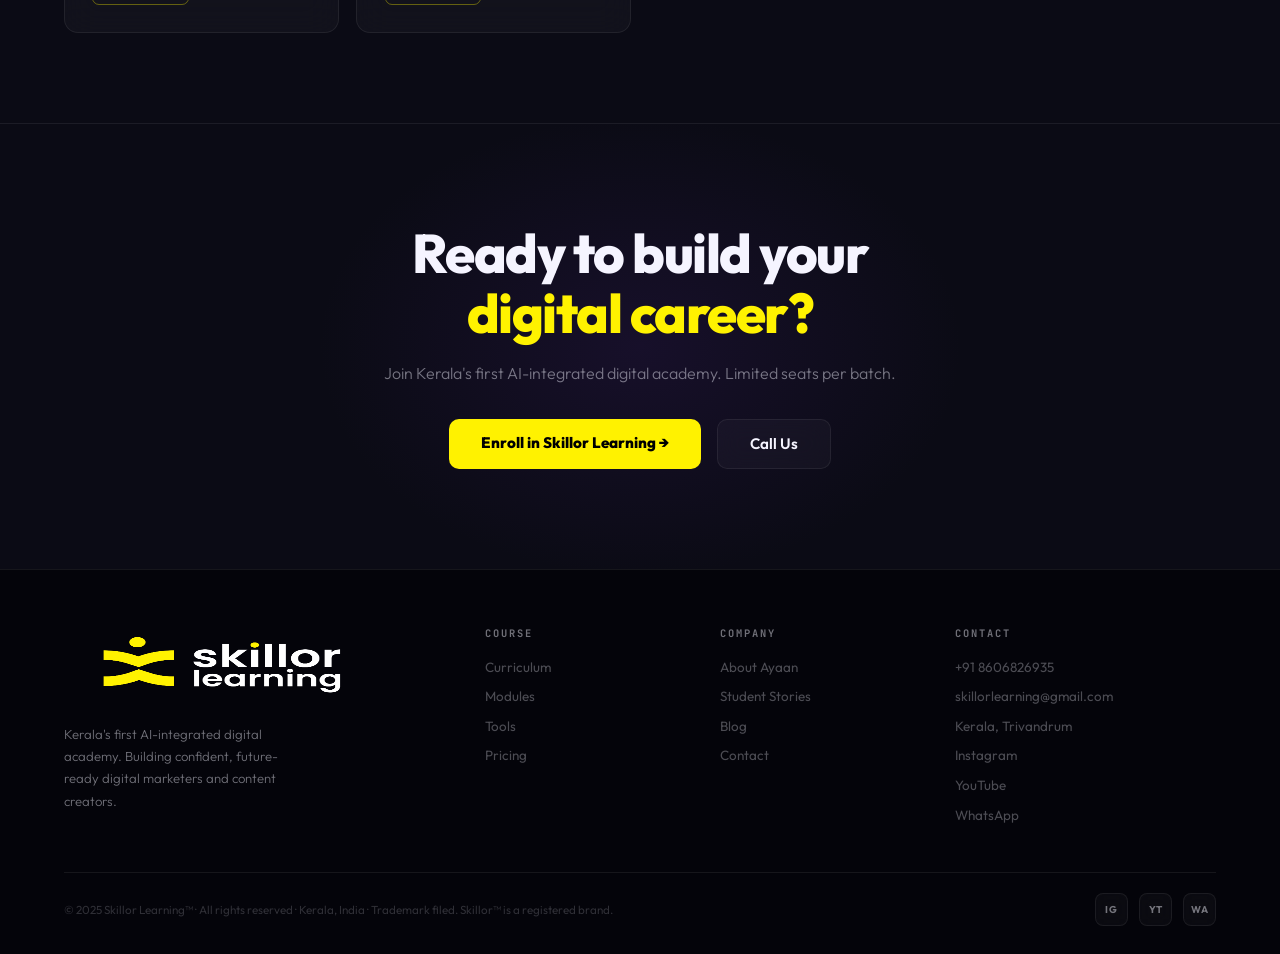
==== commit 7b970405: "Improve mobile UX, popup flows, and technical SEO. Refines responsive layouts for pricing/curriculum" ====
--- a/index.html
+++ b/index.html
@@ -3,9 +3,116 @@
 <head>
   <meta charset="UTF-8"/>
   <meta name="viewport" content="width=device-width, initial-scale=1.0"/>
-  <title>Skillor Learning — Kerala's First AI-Integrated Digital Academy</title>
+  <title>AI Digital Marketing Course in Kerala | Skillor</title>
+  <meta name="description" content="Join Skillor's AI-integrated digital marketing course in Kerala. 100 live hours, practical projects, certifications, and placement support."/>
+  <meta name="robots" content="index, follow"/>
+  <link rel="canonical" href="https://skillorlearning.com/"/>
+
+  <meta property="og:type" content="website"/>
+  <meta property="og:title" content="AI Digital Marketing Course in Kerala | Skillor"/>
+  <meta property="og:description" content="100 live hours of AI-powered digital marketing training with practical projects, certifications, and career support."/>
+  <meta property="og:url" content="https://skillorlearning.com/"/>
+  <meta property="og:image" content="https://skillorlearning.com/Skillor-Logo-10.png"/>
+  <meta property="og:site_name" content="Skillor Learning"/>
+
+  <meta name="twitter:card" content="summary_large_image"/>
+  <meta name="twitter:title" content="AI Digital Marketing Course in Kerala | Skillor"/>
+  <meta name="twitter:description" content="Practical AI-powered digital marketing training with live mentor sessions and certifications."/>
+  <meta name="twitter:image" content="https://skillorlearning.com/Skillor-Logo-10.png"/>
+
   <link href="https://fonts.googleapis.com/css2?family=Outfit:wght@300;400;500;600;700;800;900&family=JetBrains+Mono:wght@400;600&display=swap" rel="stylesheet"/>
   <link rel="stylesheet" href="style.css"/>
+  <script type="application/ld+json">
+    {
+      "@context": "https://schema.org",
+      "@type": "Organization",
+      "name": "Skillor Learning",
+      "url": "https://skillorlearning.com/",
+      "logo": "https://skillorlearning.com/Skillor-Logo-10.png",
+      "contactPoint": [
+        {
+          "@type": "ContactPoint",
+          "telephone": "+91-8606826935",
+          "contactType": "customer support",
+          "areaServed": "IN",
+          "availableLanguage": ["English", "Malayalam"]
+        }
+      ],
+      "sameAs": [
+        "https://www.instagram.com/skillorlearning",
+        "https://youtube.com/@ayaanskillor"
+      ]
+    }
+  </script>
+  <script type="application/ld+json">
+    {
+      "@context": "https://schema.org",
+      "@type": "Course",
+      "name": "AI-Integrated Digital Marketing Course",
+      "description": "A 3-month live AI-integrated digital marketing program covering AI tools, content creation, ads, SEO, and freelancing.",
+      "provider": {
+        "@type": "Organization",
+        "name": "Skillor Learning",
+        "sameAs": "https://skillorlearning.com/"
+      }
+    }
+  </script>
+  <script type="application/ld+json">
+    {
+      "@context": "https://schema.org",
+      "@type": "FAQPage",
+      "mainEntity": [
+        {
+          "@type": "Question",
+          "name": "Do I need prior experience to join?",
+          "acceptedAnswer": {
+            "@type": "Answer",
+            "text": "No experience is needed. The course is designed for complete beginners, college students, and freshers."
+          }
+        },
+        {
+          "@type": "Question",
+          "name": "What if I miss a live class?",
+          "acceptedAnswer": {
+            "@type": "Answer",
+            "text": "All sessions are recorded and shared for revision."
+          }
+        },
+        {
+          "@type": "Question",
+          "name": "Is this online or offline?",
+          "acceptedAnswer": {
+            "@type": "Answer",
+            "text": "The program is 100% online via Google Meet."
+          }
+        },
+        {
+          "@type": "Question",
+          "name": "What can I do after completing the course?",
+          "acceptedAnswer": {
+            "@type": "Answer",
+            "text": "You can pursue digital marketing jobs, freelancing, personal branding, business marketing, or agency services."
+          }
+        },
+        {
+          "@type": "Question",
+          "name": "Is there any job guarantee?",
+          "acceptedAnswer": {
+            "@type": "Answer",
+            "text": "Skillor provides placement assistance and mentoring support for first job and freelancing opportunities."
+          }
+        },
+        {
+          "@type": "Question",
+          "name": "What certifications will I get?",
+          "acceptedAnswer": {
+            "@type": "Answer",
+            "text": "Students get certifications from HubSpot, SEMrush, Google Ads, Google Analytics, and Skillor Learning."
+          }
+        }
+      ]
+    }
+  </script>
 </head>
 <body>
 
@@ -17,7 +124,7 @@
 <!-- ── NAV ── -->
 <nav>
   <a href="#" class="logo">
-  <img src="Skillor-Logo-10.png" alt="Skillor Learning" style="height: 40px;">
+  <img src="Skillor-Logo-10.png" alt="Skillor Learning logo" width="150" height="40" style="height: 40px;">
 </a>
   <ul class="nav-links">
     <li><a href="#why">Why Skillor</a></li>
@@ -105,22 +212,22 @@
 
   <div class="why-grid">
     <div class="why-card">
-      <div class="why-icon">🎯</div>
+      <div class="why-icon">01</div>
       <h4>95% Practical Learning</h4>
       <p>Every class has hands-on tasks. Real projects, real campaigns, and a real portfolio — not just notes.</p>
     </div>
     <div class="why-card">
-      <div class="why-icon">🧠</div>
+      <div class="why-icon">02</div>
       <h4>Mentor-Led Live Sessions</h4>
       <p>Ayaan Sohail — 5 years experience — teaches live on Google Meet. Real feedback every class.</p>
     </div>
     <div class="why-card">
-      <div class="why-icon">💼</div>
+      <div class="why-icon">03</div>
       <h4>100% Placement Assistance</h4>
       <p>We help you land your first job, freelance client, or build your own agency after the course.</p>
     </div>
     <div class="why-card">
-      <div class="why-icon">🏆</div>
+      <div class="why-icon">04</div>
       <h4>5 Industry Certifications</h4>
       <p>HubSpot, SEMrush, Google Ads, Google Analytics + Skillor Learning. Recognised by employers.</p>
     </div>
@@ -195,62 +302,62 @@
   </div>
   <div class="mod-list">
     <div class="mod-row">
-      <span class="mod-n">MOD 01</span><span class="mod-ico">🤖</span>
+      <span class="mod-n">MOD 01</span><span class="mod-ico">AI</span>
       <div class="mod-info"><h4>AI Tools &amp; Automation Fundamentals</h4><p>ChatGPT, Midjourney, Copy.ai, Jasper. Master AI for content, design, and marketing automation.</p></div>
       <div class="mod-tags"><span class="mod-tag">AI</span><span class="mod-tag">Automation</span></div>
     </div>
     <div class="mod-row">
-      <span class="mod-n">MOD 02</span><span class="mod-ico">📊</span>
+      <span class="mod-n">MOD 02</span><span class="mod-ico">DM</span>
       <div class="mod-info"><h4>Digital Marketing Fundamentals &amp; Business Development</h4><p>Digital economy, customer behaviour, business models with AI insights.</p></div>
       <div class="mod-tags"><span class="mod-tag">Strategy</span><span class="mod-tag">Research</span></div>
     </div>
     <div class="mod-row">
-      <span class="mod-n">MOD 03</span><span class="mod-ico">⭐</span>
+      <span class="mod-n">MOD 03</span><span class="mod-ico">PB</span>
       <div class="mod-info"><h4>Personal Branding &amp; Content Creation</h4><p>Build a strong online identity. Create AI-enhanced content that converts.</p></div>
       <div class="mod-tags"><span class="mod-tag">Branding</span><span class="mod-tag">Content</span></div>
     </div>
     <div class="mod-row">
-      <span class="mod-n">MOD 04</span><span class="mod-ico">📱</span>
+      <span class="mod-n">MOD 04</span><span class="mod-ico">SM</span>
       <div class="mod-info"><h4>Social Media Marketing — Instagram &amp; Facebook</h4><p>Grow real followers with AI-powered strategies. Master the algorithm.</p></div>
       <div class="mod-tags"><span class="mod-tag">Instagram</span><span class="mod-tag">Facebook</span></div>
     </div>
     <div class="mod-row">
-      <span class="mod-n">MOD 05</span><span class="mod-ico">🎨</span>
+      <span class="mod-n">MOD 05</span><span class="mod-ico">GD</span>
       <div class="mod-info"><h4>Graphics Designing Basics — Canva + AI</h4><p>Professional posters, ad creatives and brand visuals with AI design tools.</p></div>
       <div class="mod-tags"><span class="mod-tag">Canva</span><span class="mod-tag">AI Design</span></div>
     </div>
     <div class="mod-row">
-      <span class="mod-n">MOD 06</span><span class="mod-ico">🎬</span>
+      <span class="mod-n">MOD 06</span><span class="mod-ico">VE</span>
       <div class="mod-info"><h4>Video Creation &amp; Editing — DaVinci Resolve</h4><p>Shoot and edit professional short-form videos with AI enhancement tools.</p></div>
       <div class="mod-tags"><span class="mod-tag">DaVinci</span><span class="mod-tag">Reels</span></div>
     </div>
     <div class="mod-row">
-      <span class="mod-n">MOD 07</span><span class="mod-ico">📣</span>
+      <span class="mod-n">MOD 07</span><span class="mod-ico">AD</span>
       <div class="mod-info"><h4>Facebook &amp; Instagram Ads Mastery</h4><p>High-performing campaigns with AI targeting. Optimise for ROAS.</p></div>
       <div class="mod-tags"><span class="mod-tag">Meta Ads</span><span class="mod-tag">ROAS</span></div>
     </div>
     <div class="mod-row">
-      <span class="mod-n">MOD 08</span><span class="mod-ico">🔁</span>
+      <span class="mod-n">MOD 08</span><span class="mod-ico">LG</span>
       <div class="mod-info"><h4>Lead Generation &amp; Sales Funnel Building</h4><p>AI-automated systems that convert at every stage with smart automation.</p></div>
       <div class="mod-tags"><span class="mod-tag">Funnels</span><span class="mod-tag">AI Leads</span></div>
     </div>
     <div class="mod-row">
-      <span class="mod-n">MOD 09</span><span class="mod-ico">🔍</span>
+      <span class="mod-n">MOD 09</span><span class="mod-ico">SE</span>
       <div class="mod-info"><h4>SEO &amp; Google Ads Fundamentals</h4><p>Rank on Google with AI SEO tools. Drive targeted traffic with smart bidding.</p></div>
       <div class="mod-tags"><span class="mod-tag">AI SEO</span><span class="mod-tag">Google Ads</span></div>
     </div>
     <div class="mod-row">
-      <span class="mod-n">MOD 10</span><span class="mod-ico">🌐</span>
+      <span class="mod-n">MOD 10</span><span class="mod-ico">WP</span>
       <div class="mod-info"><h4>Basic Website Building — WordPress</h4><p>Build websites and landing pages. UX and SEO basics with AI optimization.</p></div>
       <div class="mod-tags"><span class="mod-tag">WordPress</span><span class="mod-tag">Elementor</span></div>
     </div>
     <div class="mod-row">
-      <span class="mod-n">MOD 11</span><span class="mod-ico">🛒</span>
+      <span class="mod-n">MOD 11</span><span class="mod-ico">EC</span>
       <div class="mod-info"><h4>E-Commerce &amp; Dropshipping Business</h4><p>Set up an AI-optimized online store. Launch and manage e-commerce with automation.</p></div>
       <div class="mod-tags"><span class="mod-tag">Shopify</span><span class="mod-tag">AI Ecom</span></div>
     </div>
     <div class="mod-row">
-      <span class="mod-n">MOD 12</span><span class="mod-ico">💰</span>
+      <span class="mod-n">MOD 12</span><span class="mod-ico">FR</span>
       <div class="mod-info"><h4>Freelancing, Agency Model &amp; Income Strategies</h4><p>Turn AI + digital skills into income. Start a cutting-edge digital agency.</p></div>
       <div class="mod-tags"><span class="mod-tag">Freelancing</span><span class="mod-tag">AI Agency</span></div>
     </div>
@@ -269,12 +376,12 @@
           alt="Ayaan Sohail"
           onerror="this.style.display='none'; this.nextElementSibling.style.display='flex';"
         />
-        <div class="mentor-img-fb" style="display:none;">👤</div>
+        <div class="mentor-img-fb" style="display:none;">AS</div>
       </div>
       <div class="mentor-card-foot">
         <div class="mentor-nm">Ayaan Sohail</div>
         <div class="mentor-rl">Digital Entrepreneur &amp; Founder, Skillor Learning</div>
-        <span class="mentor-badge">★ 5+ yrs experience</span>
+        <span class="mentor-badge">5+ yrs experience</span>
       </div>
     </div>
     <div class="mentor-r">
@@ -299,7 +406,7 @@
   <div class="pricing-wrap">
     <div class="pricing-card">
       <div class="pricing-top">
-        <div class="p-badge">🔥 Limited Seats Per Batch</div>
+        <div class="p-badge">Limited Seats Per Batch</div>
         <div class="p-row">
           <span class="p-old">₹39,999</span>
           <span class="p-main">₹29,999</span>
@@ -482,8 +589,8 @@
     <h2>Ready to build your<br><span style="color:var(--yellow)">digital career?</span></h2>
     <p>Join Kerala's first AI-integrated digital academy. Limited seats per batch.</p>
     <div class="cta-btns">
-      <a href="https://wa.me/+918606826935" class="btn-y">Enroll in Skillor Learning →</a>
-      <a href="tel:+918606826935" class="btn-glass">📞 Call Us</a>
+      <a href="#" onclick="openEnrollModal(); return false;" class="btn-y">Enroll in Skillor Learning →</a>
+      <a href="tel:+918606826935" class="btn-glass">Call Us</a>
     </div>
   </div>
 </div>
@@ -493,7 +600,7 @@
   <div class="foot-grid">
     <div class="foot-brand">
       <div class="foot-logo">
-    <img src="Skillor-Logo-06.png" alt="Skillor Learning" style="height: 85px;">
+    <img src="Skillor-Logo-06.png" alt="Skillor Learning footer logo" width="318" height="85" style="height: 85px;">
     </div>
       <p>Kerala's first AI-integrated digital academy. Building confident, future-ready digital marketers and content creators.</p>
     </div>
@@ -530,17 +637,17 @@
   <div class="foot-btm">
     <p>© 2025 Skillor Learning™ · All rights reserved · Kerala, India · Trademark filed. Skillor™ is a registered brand.</p>
     <div class="foot-socials">
-      <a href="https://www.instagram.com/skillorlearning" target="_blank">📸</a>
-      <a href="https://youtube.com/@ayaanskillor" target="_blank">▶</a>
-      <a href="https://wa.me/+918606826935" target="_blank">💬</a>
+      <a href="https://www.instagram.com/skillorlearning" target="_blank" aria-label="Instagram">IG</a>
+      <a href="https://youtube.com/@ayaanskillor" target="_blank" aria-label="YouTube">YT</a>
+      <a href="https://wa.me/+918606826935?text=Hi%2C%20I%20want%20to%20enroll%20in%20your%20course" target="_blank" aria-label="WhatsApp">WA</a>
     </div>
   </div>
 </footer>
 
 <!-- FLOATING WHATSAPP BUTTON -->
 <div class="whatsapp-float">
-  <a href="https://wa.me/+918606826935" target="_blank" aria-label="Chat on WhatsApp">
-    <span>💬</span>
+  <a href="https://wa.me/+918606826935?text=Hi%2C%20I%20want%20to%20enroll%20in%20your%20course" target="_blank" aria-label="Chat on WhatsApp">
+    <span>WA</span>
   </a>
 </div>
 
@@ -548,10 +655,11 @@
 <div id="enrollModal" class="modal">
   <div class="modal-content">
     <div class="modal-header">
-      <h2>Enroll in AI-Integrated Digital Marketing Course</h2>
+      <h2 id="popupTitle">Enroll in AI-Integrated Digital Marketing Course</h2>
       <span class="close" onclick="closeEnrollModal()">&times;</span>
     </div>
     <div class="modal-body">
+      <div id="enrollView">
       <form id="enrollForm" onsubmit="submitEnrollForm(event)">
         <div class="form-group">
           <label for="name">Full Name *</label>
@@ -583,94 +691,26 @@
           <textarea id="goals" name="goals" rows="3" placeholder="e.g., Start freelancing, get a job, build my brand..."></textarea>
         </div>
         
-        <div class="form-group">
-          <label for="whatsapp">Send me updates via WhatsApp</label>
-          <select id="whatsapp" name="whatsappUpdates">
-            <option value="true">Yes</option>
-            <option value="false">No</option>
-          </select>
-        </div>
-        
         <button type="submit" class="submit-btn">Submit & Get Course Details →</button>
+        <p id="successMsg" style="display:none; color: #a7ffcf; margin-top:10px; text-align:center;">
+          Successfully submitted.
+        </p>
         
         <p class="form-note">* Required fields. We'll contact you within 24 hours with course details and enrollment instructions.</p>
       </form>
+      </div>
+      <div id="notifyView" class="notify-view" style="display:none;">
+        <p class="notify-message">
+          Join our WhatsApp community to get updates on this course.
+        </p>
+        <a id="joinCommunityBtn" class="submit-btn notify-join-btn" href="https://chat.whatsapp.com/Gpl7ivEduUSLgckb1aHgBe" target="_blank" rel="noopener">
+          Join Community
+        </a>
+        <p class="form-note">Course updates, launch dates, and announcements are shared in the community.</p>
+      </div>
     </div>
   </div>
 </div>
-<!-- ENROLL MODAL -->
-<div id="enrollModal" class="modal">
-  <div class="modal-content">
-
-    <!-- Header -->
-    <div class="modal-header">
-      <h2>Enroll Now</h2>
-      <span class="close" onclick="closeEnrollModal()">&times;</span>
-    </div>
-
-    <!-- Body -->
-    <div class="modal-body">
-
-      <form onsubmit="submitEnrollForm(event)">
-
-        <!-- Name -->
-        <div class="form-group">
-          <label for="name">Full Name *</label>
-          <input type="text" id="name" placeholder="Enter your name" required>
-        </div>
-
-        <!-- Email -->
-        <div class="form-group">
-          <label for="email">Email *</label>
-          <input type="email" id="email" placeholder="Enter your email" required>
-        </div>
-
-        <!-- Phone -->
-        <div class="form-group">
-          <label for="phone">Phone *</label>
-          <input type="tel" id="phone" placeholder="Enter your phone number" required>
-        </div>
-
-        <!-- Experience -->
-        <div class="form-group">
-          <label for="experience">Experience Level</label>
-          <select id="experience">
-            <option value="">Select</option>
-            <option>Beginner</option>
-            <option>Intermediate</option>
-            <option>Advanced</option>
-          </select>
-        </div>
-
-        <!-- Goals -->
-        <div class="form-group">
-          <label for="goals">Your Goal</label>
-          <textarea id="goals" rows="3" placeholder="What do you want to achieve?"></textarea>
-        </div>
-
-        <!-- WhatsApp -->
-        <div class="form-group">
-          <label for="whatsapp">WhatsApp Number</label>
-          <input type="text" id="whatsapp" placeholder="Optional">
-        </div>
-
-        <!-- Submit -->
-        <button type="submit" class="submit-btn">Apply Now</button>
-
-        <!-- Success Message -->
-        <p id="successMsg" style="display:none; color: lightgreen; margin-top:10px;">
-          ✅ Successfully submitted!
-        </p>
-
-        <p class="form-note">
-          We’ll contact you within 24 hours.
-        </p>
-
-      </form>
-
-    </div>
-  </div>
-</div>
-<script src="script.js"></script>
+<script src="script.js" defer></script>
 </body>
 </html>
--- a/style.css
+++ b/style.css
@@ -173,7 +173,11 @@
   width: 42px; height: 42px; border-radius: 10px;
   background: var(--purple-s); border: 1px solid var(--border-p);
   display: flex; align-items: center; justify-content: center;
-  font-size: 1.2rem; margin-bottom: 1.1rem;
+  font-size: 0.78rem; margin-bottom: 1.1rem;
+  font-family: 'JetBrains Mono', monospace;
+  font-weight: 700;
+  letter-spacing: 1px;
+  color: var(--yellow);
 }
 .why-card h4 { font-size: 1rem; font-weight: 700; margin-bottom: 0.4rem; }
 .why-card p { font-size: 0.86rem; color: var(--muted); line-height: 1.7; font-weight: 300; }
@@ -204,7 +208,20 @@
 .mod-row:last-child { border-bottom: none; }
 .mod-row:hover { background: var(--dark3); }
 .mod-n { font-family: 'JetBrains Mono', monospace; font-size: 0.65rem; font-weight: 600; color: var(--muted); letter-spacing: 1px; }
-.mod-ico { font-size: 1.1rem; }
+.mod-ico {
+  font-size: 0.6rem;
+  font-family: 'JetBrains Mono', monospace;
+  font-weight: 700;
+  letter-spacing: 1px;
+  color: var(--yellow);
+  border: 1px solid var(--border-y);
+  background: var(--yellow-m);
+  border-radius: 5px;
+  padding: 0.2rem 0.35rem;
+  display: inline-flex;
+  justify-content: center;
+  min-width: 30px;
+}
 .mod-info h4 { font-size: 0.92rem; font-weight: 700; margin-bottom: 0.15rem; }
 .mod-info p { font-size: 0.78rem; color: var(--muted); font-weight: 300; }
 .mod-tags { display: flex; gap: 0.35rem; flex-wrap: wrap; justify-content: flex-end; }
@@ -336,7 +353,13 @@
   transition: border-color 0.2s, transform 0.2s;
 }
 .up-card:hover { border-color: var(--border-p); transform: translateY(-3px); }
-.up-ico { font-size: 1.5rem; }
+.up-ico {
+  width: 18px;
+  height: 18px;
+  border-radius: 5px;
+  border: 1px solid var(--border-p);
+  background: linear-gradient(140deg, var(--purple-s), var(--glass));
+}
 .up-st { font-size: 0.62rem; letter-spacing: 2px; text-transform: uppercase; color: var(--muted); font-weight: 700; font-family: 'JetBrains Mono', monospace; }
 .up-card h4 { font-size: 0.97rem; font-weight: 700; }
 .up-card p { font-size: 0.82rem; color: var(--muted); line-height: 1.6; font-weight: 300; flex: 1; }
@@ -381,12 +404,33 @@
   width: 33px; height: 33px; border-radius: 8px;
   background: var(--glass); border: 1px solid var(--border);
   display: flex; align-items: center; justify-content: center;
-  text-decoration: none; font-size: 0.8rem; color: var(--muted);
+  text-decoration: none; font-size: 0.62rem; color: var(--muted);
+  font-weight: 700;
+  letter-spacing: 0.7px;
   transition: all 0.2s; backdrop-filter: blur(8px);
 }
 .foot-socials a:hover { background: var(--yellow-m); border-color: var(--border-y); color: var(--yellow); }
 
 /* ── RESPONSIVE ── */
+@media (max-width: 1024px) {
+  .hero {
+    min-height: auto;
+    padding: 110px 5% 72px;
+  }
+  .hero-actions {
+    margin-bottom: 3rem;
+  }
+  .hero-sub {
+    max-width: 640px;
+  }
+  .mentor-grid {
+    gap: 2.2rem;
+  }
+  .faq-lay {
+    gap: 2.5rem;
+  }
+}
+
 @media (max-width: 900px) {
   .nav-links { display: none; }
   .hamburger { display: block; }
@@ -399,13 +443,234 @@
   .learn-grid { grid-template-columns: 1fr; }
 }
 @media (max-width: 600px) {
-  .hero h1 { font-size: 2.8rem; letter-spacing: -1.5px; }
-  .hero-stats { flex-direction: column; }
-  .mod-row { grid-template-columns: 56px 1fr; }
+  nav {
+    height: 56px;
+    padding: 0 4.5%;
+  }
+  .logo img {
+    height: 34px !important;
+  }
+  .mobile-menu {
+    top: 56px;
+    padding: 1.1rem 4.5% 1.3rem;
+    gap: 0.9rem;
+  }
+  .hero {
+    padding: 94px 4.5% 56px;
+    min-height: auto;
+  }
+  .hero-pill {
+    margin-bottom: 1.1rem;
+    font-size: 0.62rem;
+    letter-spacing: 0.5px;
+  }
+  .hero h1 {
+    font-size: clamp(2rem, 12vw, 2.7rem);
+    line-height: 1.02;
+    letter-spacing: -1px;
+    margin-bottom: 1rem;
+  }
+  .hero-sub {
+    font-size: 0.94rem;
+    line-height: 1.6;
+    margin-bottom: 1.4rem;
+  }
+  .hero-actions {
+    display: grid;
+    grid-template-columns: 1fr;
+    gap: 0.7rem;
+    margin-bottom: 1.7rem;
+  }
+  .btn-y,
+  .btn-glass {
+    width: 100%;
+    text-align: center;
+    padding: 0.82rem 1rem;
+    font-size: 0.9rem;
+  }
+  .hero-stats {
+    display: grid;
+    grid-template-columns: 1fr 1fr;
+    gap: 0.7rem;
+  }
+  .stat-card {
+    min-width: 0;
+    padding: 0.9rem 0.85rem;
+    border-radius: 12px;
+  }
+  .stat-n {
+    font-size: 1.55rem;
+  }
+  .stat-l {
+    font-size: 0.68rem;
+  }
+  .ticker-track span {
+    padding: 0 1.1rem;
+    letter-spacing: 1px;
+  }
+  section {
+    padding: 56px 4.5%;
+  }
+  .sh {
+    font-size: clamp(1.58rem, 8vw, 2.05rem);
+    line-height: 1.15;
+  }
+  .ssub {
+    font-size: 0.9rem;
+    line-height: 1.62;
+  }
+  .stats-band {
+    margin-top: 1.5rem;
+  }
+  .sb {
+    padding: 1.15rem 0.7rem;
+  }
+  .sb-n {
+    font-size: 1.75rem;
+  }
+  .why-grid,
+  .learn-grid,
+  .mod-list,
+  .pricing-card,
+  .testi-grid .t-card,
+  .up-card {
+    border-radius: 12px;
+  }
+  .why-card,
+  .learn-card,
+  .t-card,
+  .up-card {
+    padding: 1.15rem;
+  }
+  .mod-head {
+    margin-bottom: 1.3rem;
+    gap: 0.75rem;
+  }
+  .mod-row {
+    grid-template-columns: 1fr;
+    gap: 0.4rem;
+    padding: 0.95rem 0.95rem 1rem;
+    align-items: start;
+  }
+  .mod-ico {
+    display: none;
+  }
+  .mod-info h4 {
+    font-size: 0.88rem;
+    line-height: 1.35;
+  }
+  .mod-info p {
+    font-size: 0.76rem;
+    line-height: 1.55;
+    word-break: normal;
+    overflow-wrap: break-word;
+    hyphens: none;
+  }
   .mod-tags { display: none; }
-  .stats-band { grid-template-columns: 1fr 1fr; }
+  .mentor-grid {
+    margin-top: 1.7rem;
+    gap: 1.2rem;
+  }
+  .mentor-card-foot {
+    padding: 1rem;
+  }
+  .mentor-r {
+    gap: 1rem;
+  }
+  .mentor-q {
+    font-size: 1rem;
+    line-height: 1.5;
+    padding-left: 0.8rem;
+  }
+  .mentor-bio {
+    font-size: 0.86rem;
+    line-height: 1.65;
+  }
+  .mentor-pt {
+    font-size: 0.8rem;
+    align-items: flex-start;
+  }
+  .faq-list {
+    margin-top: 1.2rem;
+  }
+  .faq-btn {
+    padding: 0.95rem 0;
+  }
+  .faq-q {
+    font-size: 0.87rem;
+    line-height: 1.45;
+  }
+  .pricing-wrap {
+    margin-top: 1.5rem;
+  }
+  .pricing-top {
+    padding: 1.5rem 1.1rem 1.2rem;
+  }
+  .p-row {
+    gap: 0.55rem;
+  }
+  .p-main {
+    font-size: 2.5rem;
+    letter-spacing: -1px;
+  }
+  .p-old {
+    font-size: 1rem;
+  }
+  .p-note {
+    font-size: 0.76rem;
+    line-height: 1.45;
+  }
+  .pricing-bot {
+    padding: 1.15rem;
+  }
+  .p-feat {
+    align-items: flex-start;
+    font-size: 0.82rem;
+    line-height: 1.5;
+  }
+  .enroll-btn {
+    padding: 0.82rem 0.95rem;
+    font-size: 0.9rem;
+  }
+  .testi-grid,
+  .up-grid {
+    margin-top: 1.3rem;
+    gap: 0.75rem;
+    grid-template-columns: 1fr;
+  }
+  .cta-sec {
+    padding: 62px 4.5%;
+  }
+  .cta-inner p {
+    margin-bottom: 1.25rem;
+    font-size: 0.9rem;
+  }
+  .cta-btns {
+    width: 100%;
+    gap: 0.7rem;
+  }
+  .cta-btns .btn-y,
+  .cta-btns .btn-glass {
+    width: 100%;
+  }
   .foot-grid { grid-template-columns: 1fr; }
-  section { padding: 68px 5%; }
+  footer {
+    padding: 42px 4.5% 22px;
+  }
+  .foot-grid {
+    gap: 1.5rem;
+    margin-bottom: 1.6rem;
+  }
+  .foot-brand p {
+    max-width: none;
+  }
+  .foot-btm {
+    align-items: flex-start;
+  }
+  .foot-btm p {
+    font-size: 0.68rem;
+    line-height: 1.5;
+  }
 }
 
 /* ── FLOATING WHATSAPP BUTTON ── */
@@ -423,7 +688,9 @@
   border-radius: 50%;
   text-align: center;
   line-height: 60px;
-  font-size: 24px;
+  font-size: 14px;
+  font-weight: 800;
+  letter-spacing: 0.6px;
   color: white;
   text-decoration: none;
   box-shadow: 0 4px 8px rgba(0,0,0,0.3), 0 0 20px rgba(37, 211, 102, 0.4);
@@ -513,6 +780,23 @@
   padding: 25px;
 }
 
+.notify-view {
+  display: flex;
+  flex-direction: column;
+  gap: 0.9rem;
+}
+
+.notify-message {
+  color: var(--white);
+  line-height: 1.7;
+  font-size: 0.95rem;
+}
+
+.notify-join-btn {
+  text-align: center;
+  text-decoration: none;
+}
+
 .form-group {
   margin-bottom: 20px;
 }
@@ -583,19 +867,41 @@
 
 @media (max-width: 600px) {
   .modal-content {
-    margin: 2% auto;
-    width: 95%;
+    margin: 4% auto;
+    width: 92%;
+    max-height: 90dvh;
+    overflow-y: auto;
   }
   
   .modal-header {
-    padding: 15px 20px;
+    padding: 14px 16px;
   }
   
   .modal-header h2 {
-    font-size: 1.3rem;
+    font-size: 1.05rem;
   }
   
   .modal-body {
-    padding: 20px;
+    padding: 14px;
+  }
+
+  .notify-message {
+    font-size: 0.9rem;
+    line-height: 1.6;
+  }
+
+  .form-group {
+    margin-bottom: 14px;
+  }
+
+  .form-group label {
+    font-size: 0.88rem;
+  }
+
+  .form-group input,
+  .form-group select,
+  .form-group textarea {
+    padding: 10px 12px;
+    font-size: 15px;
   }
 }
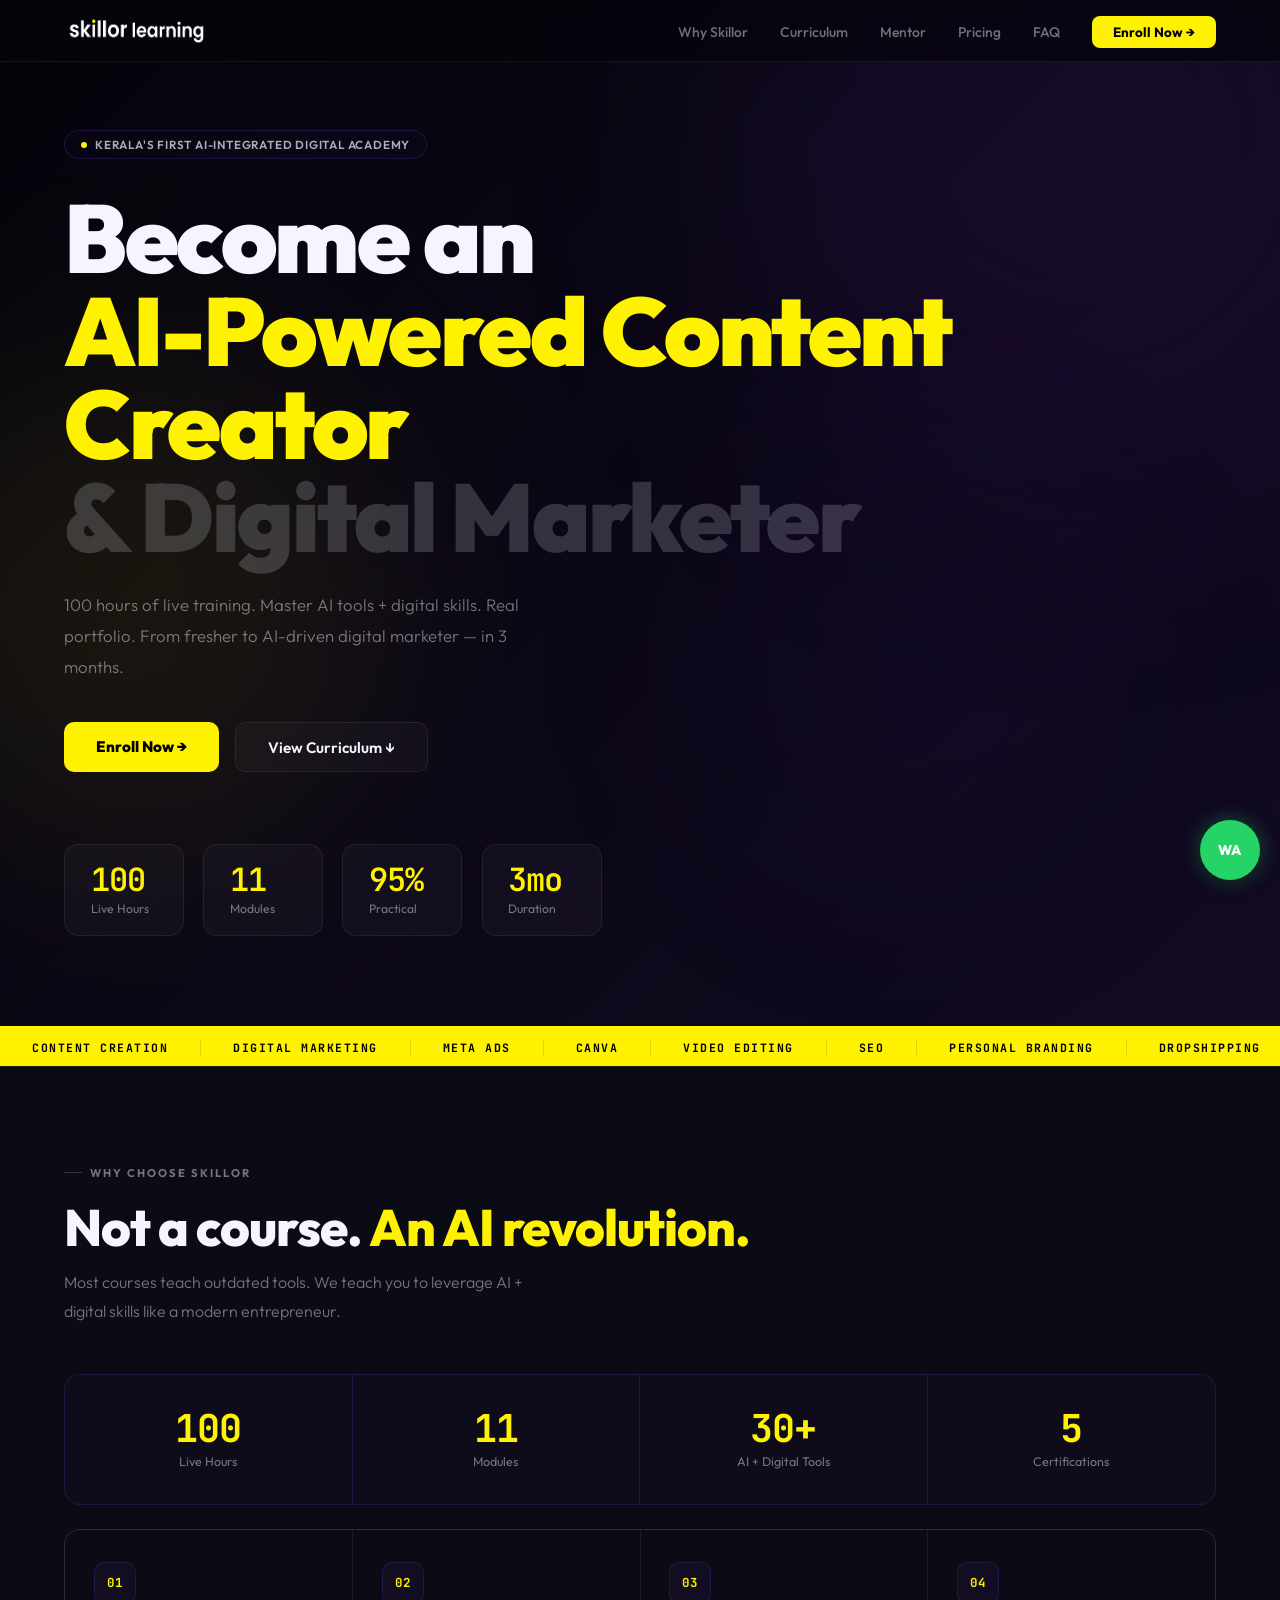
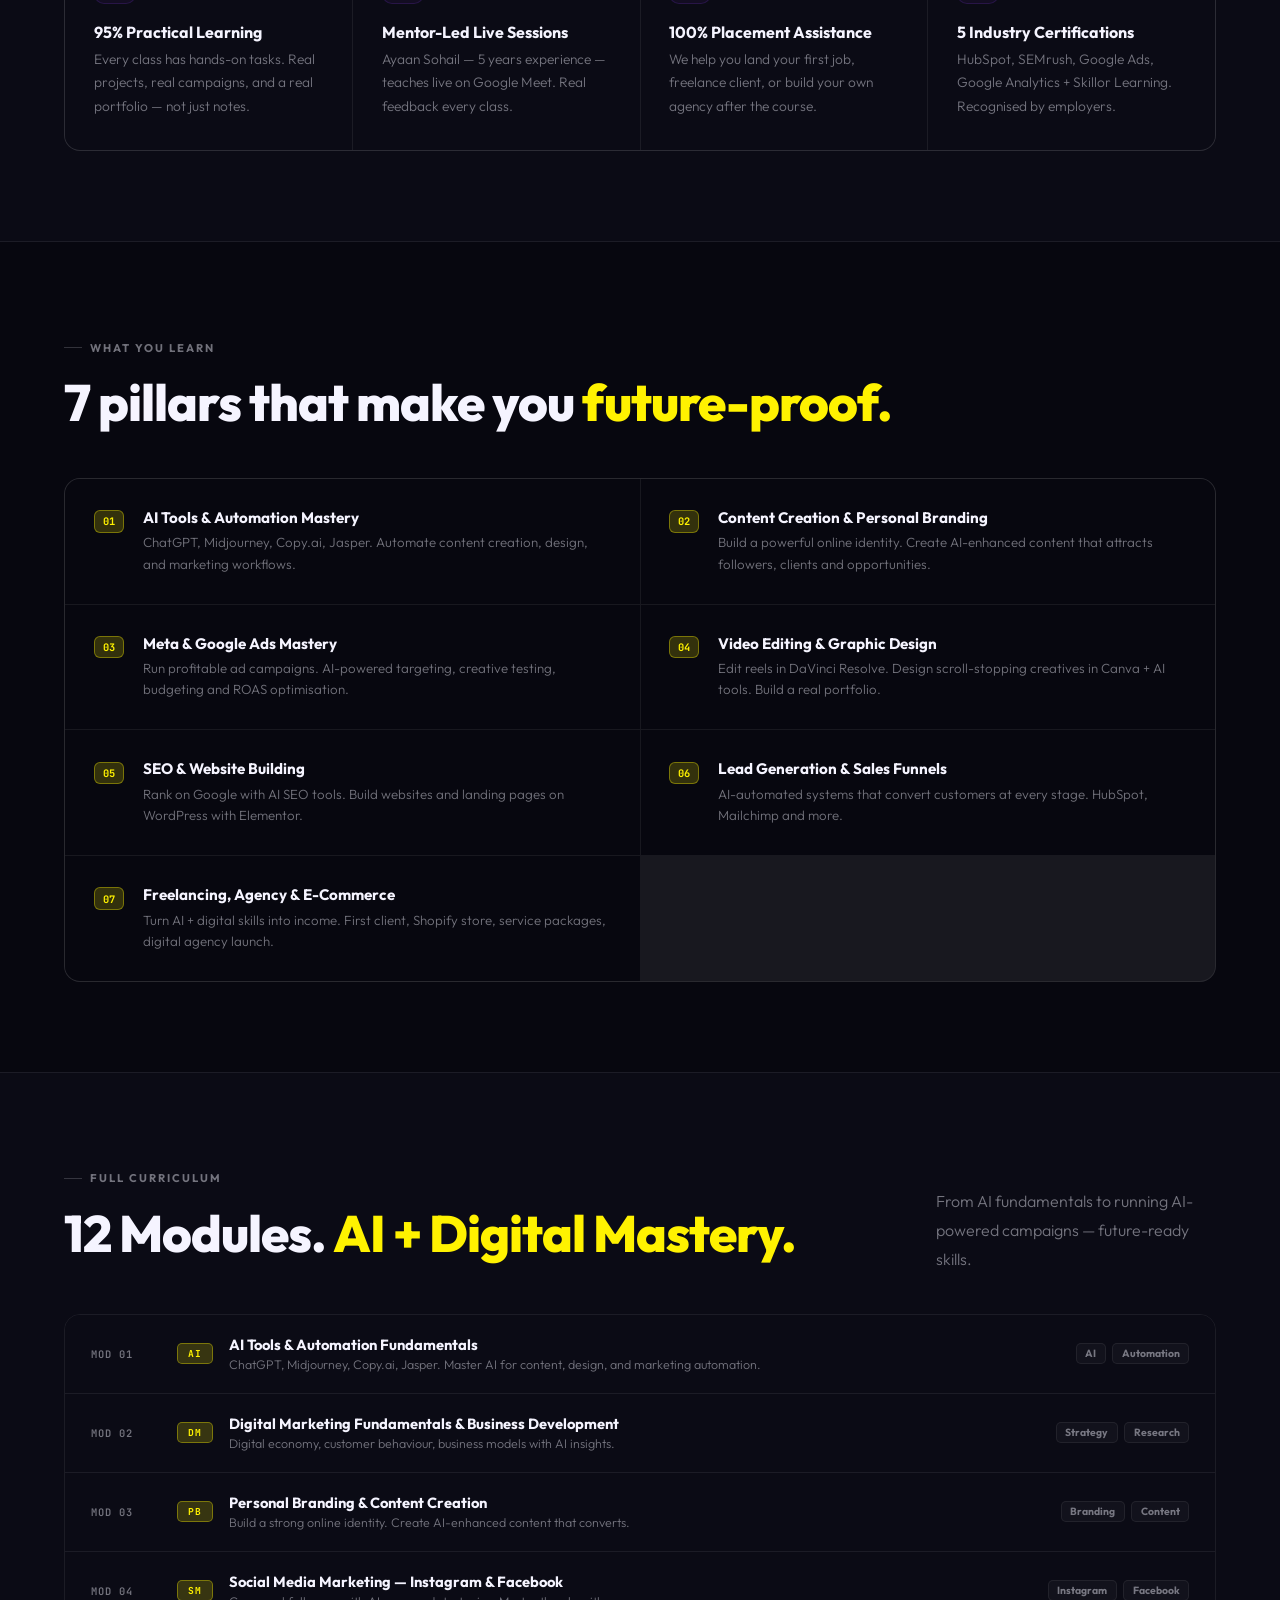
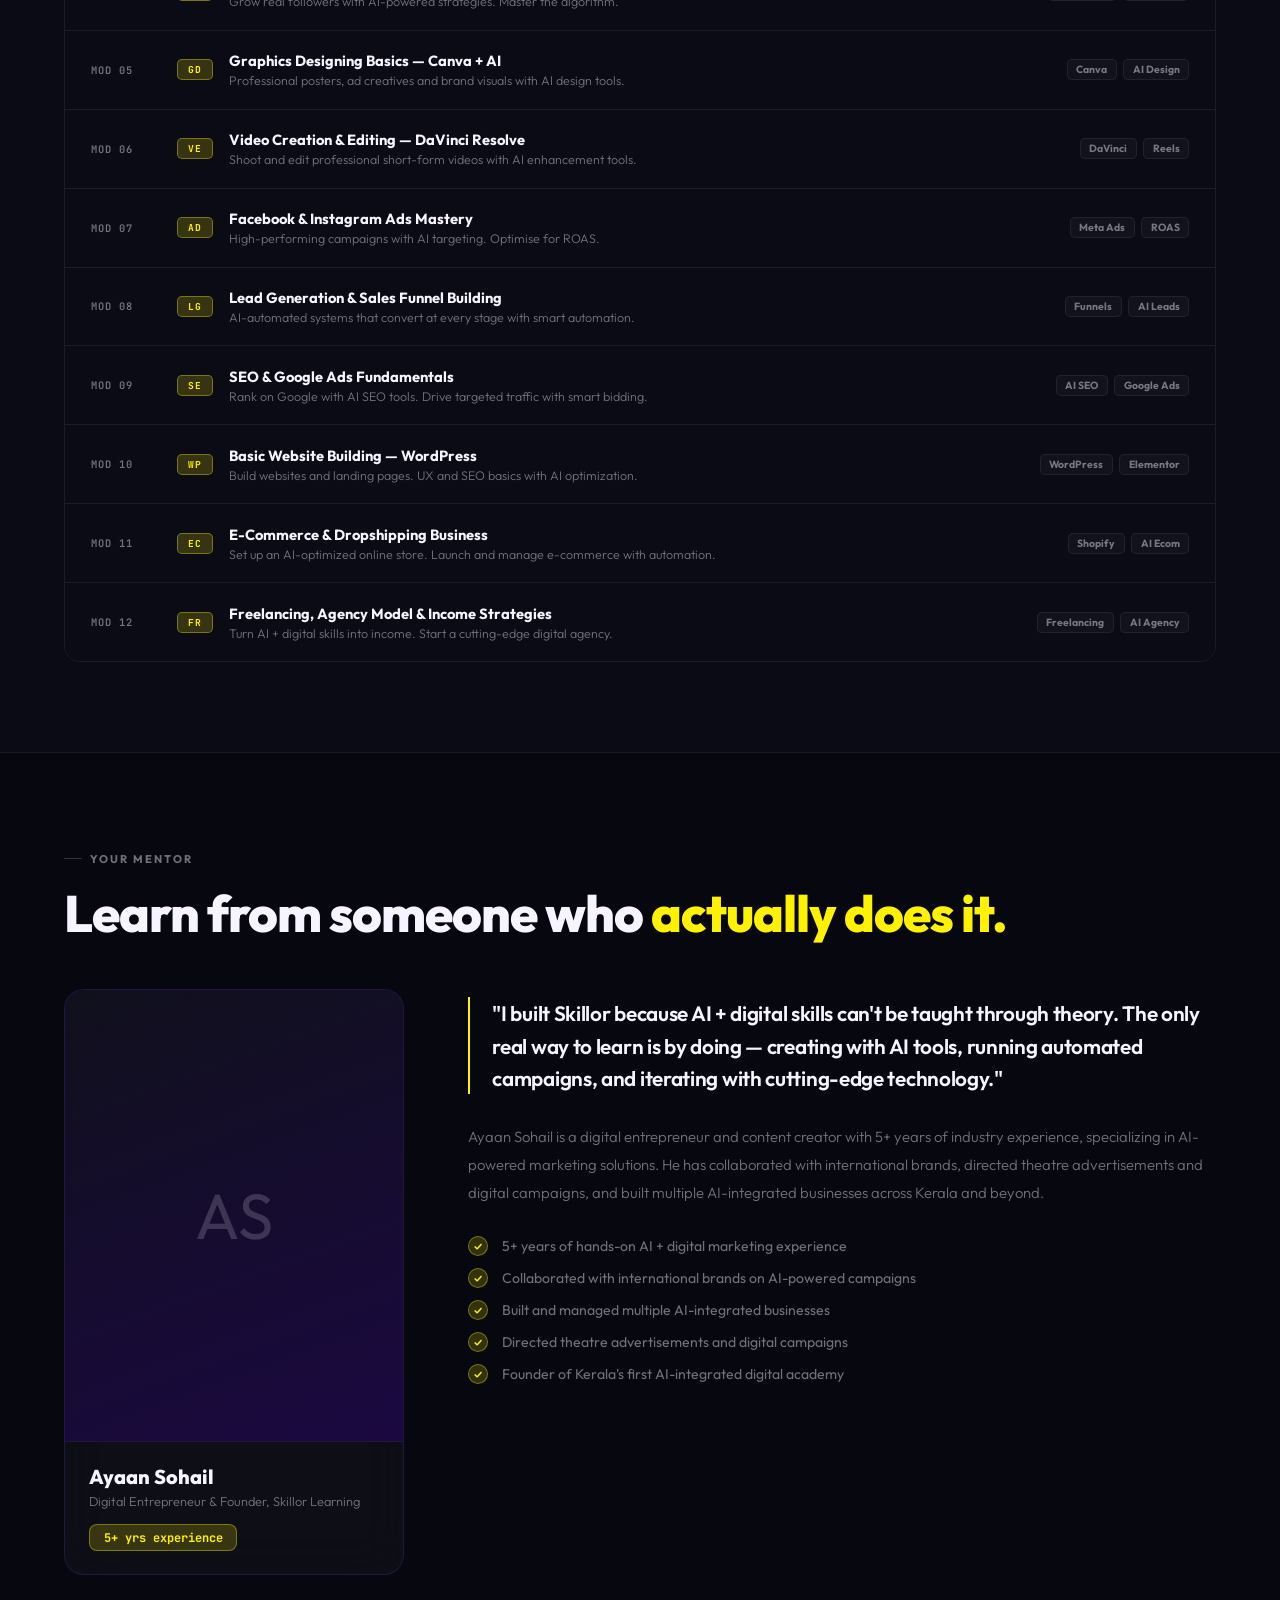
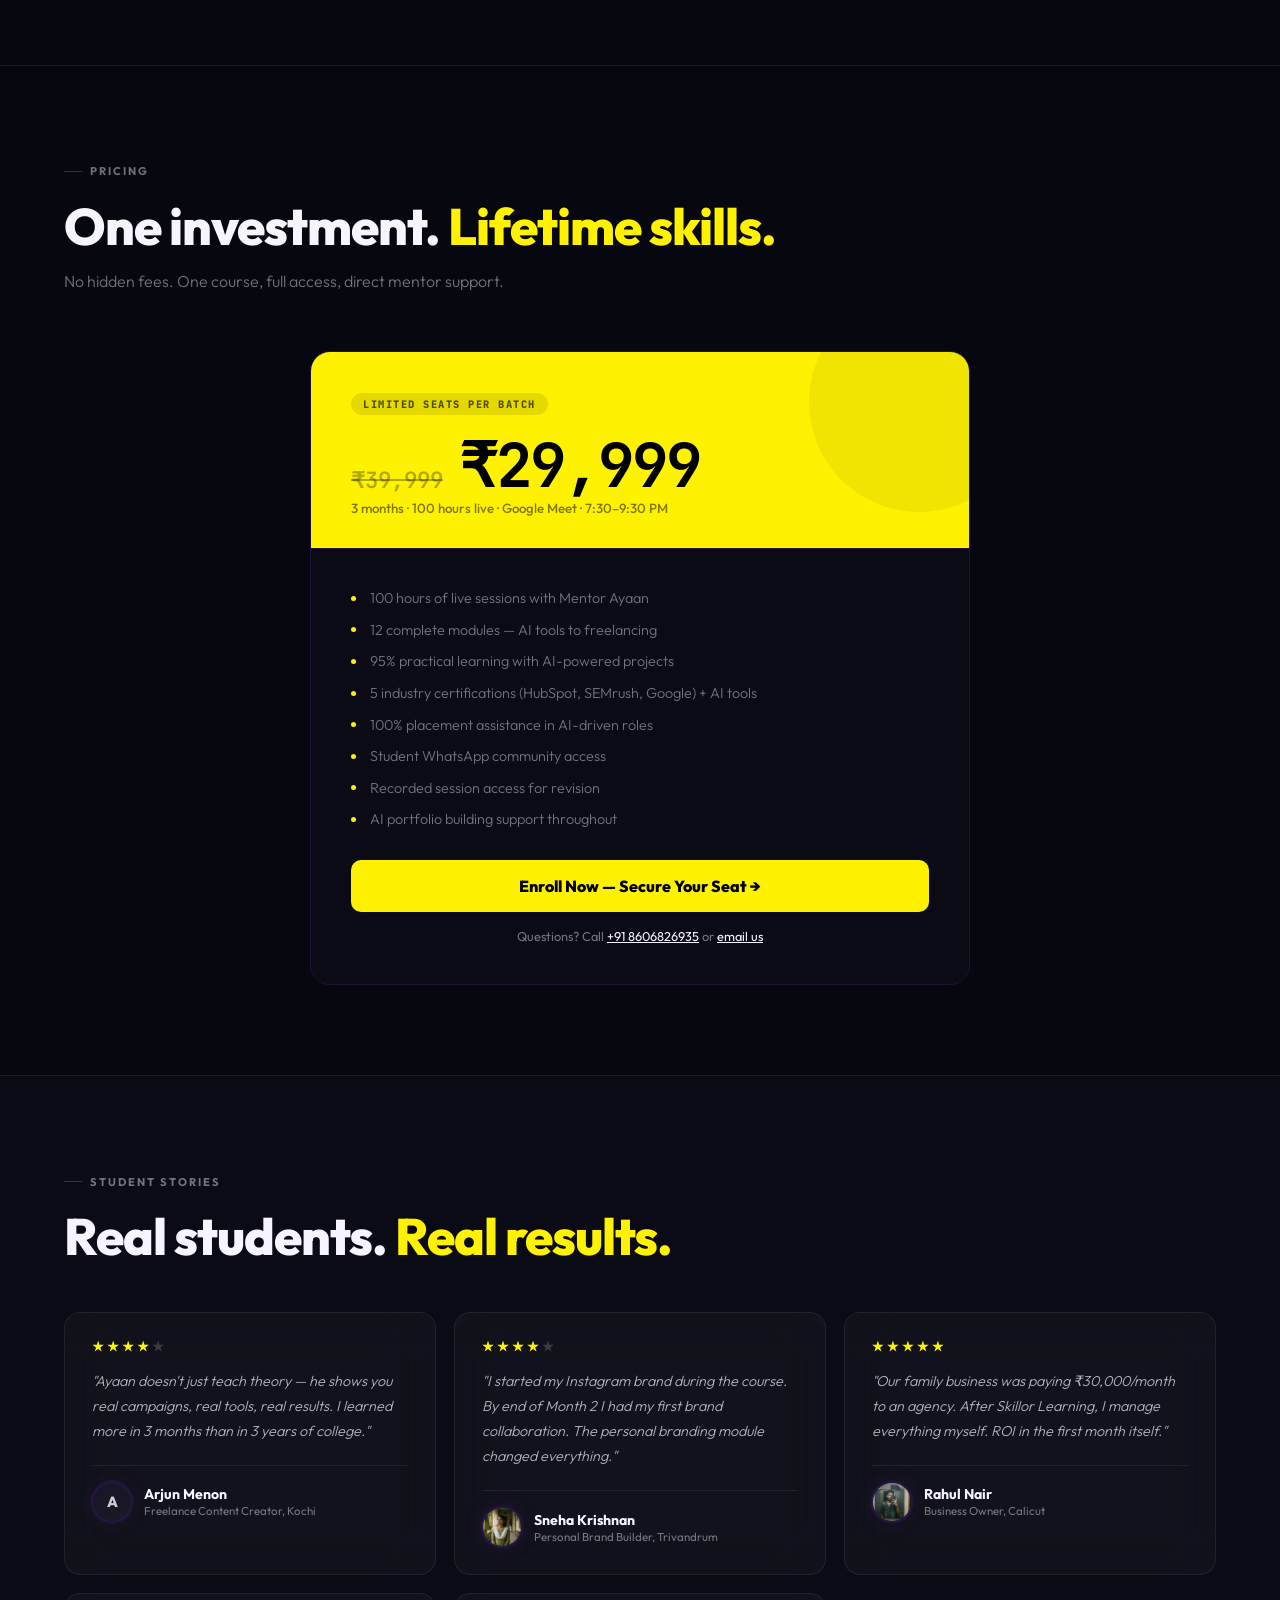
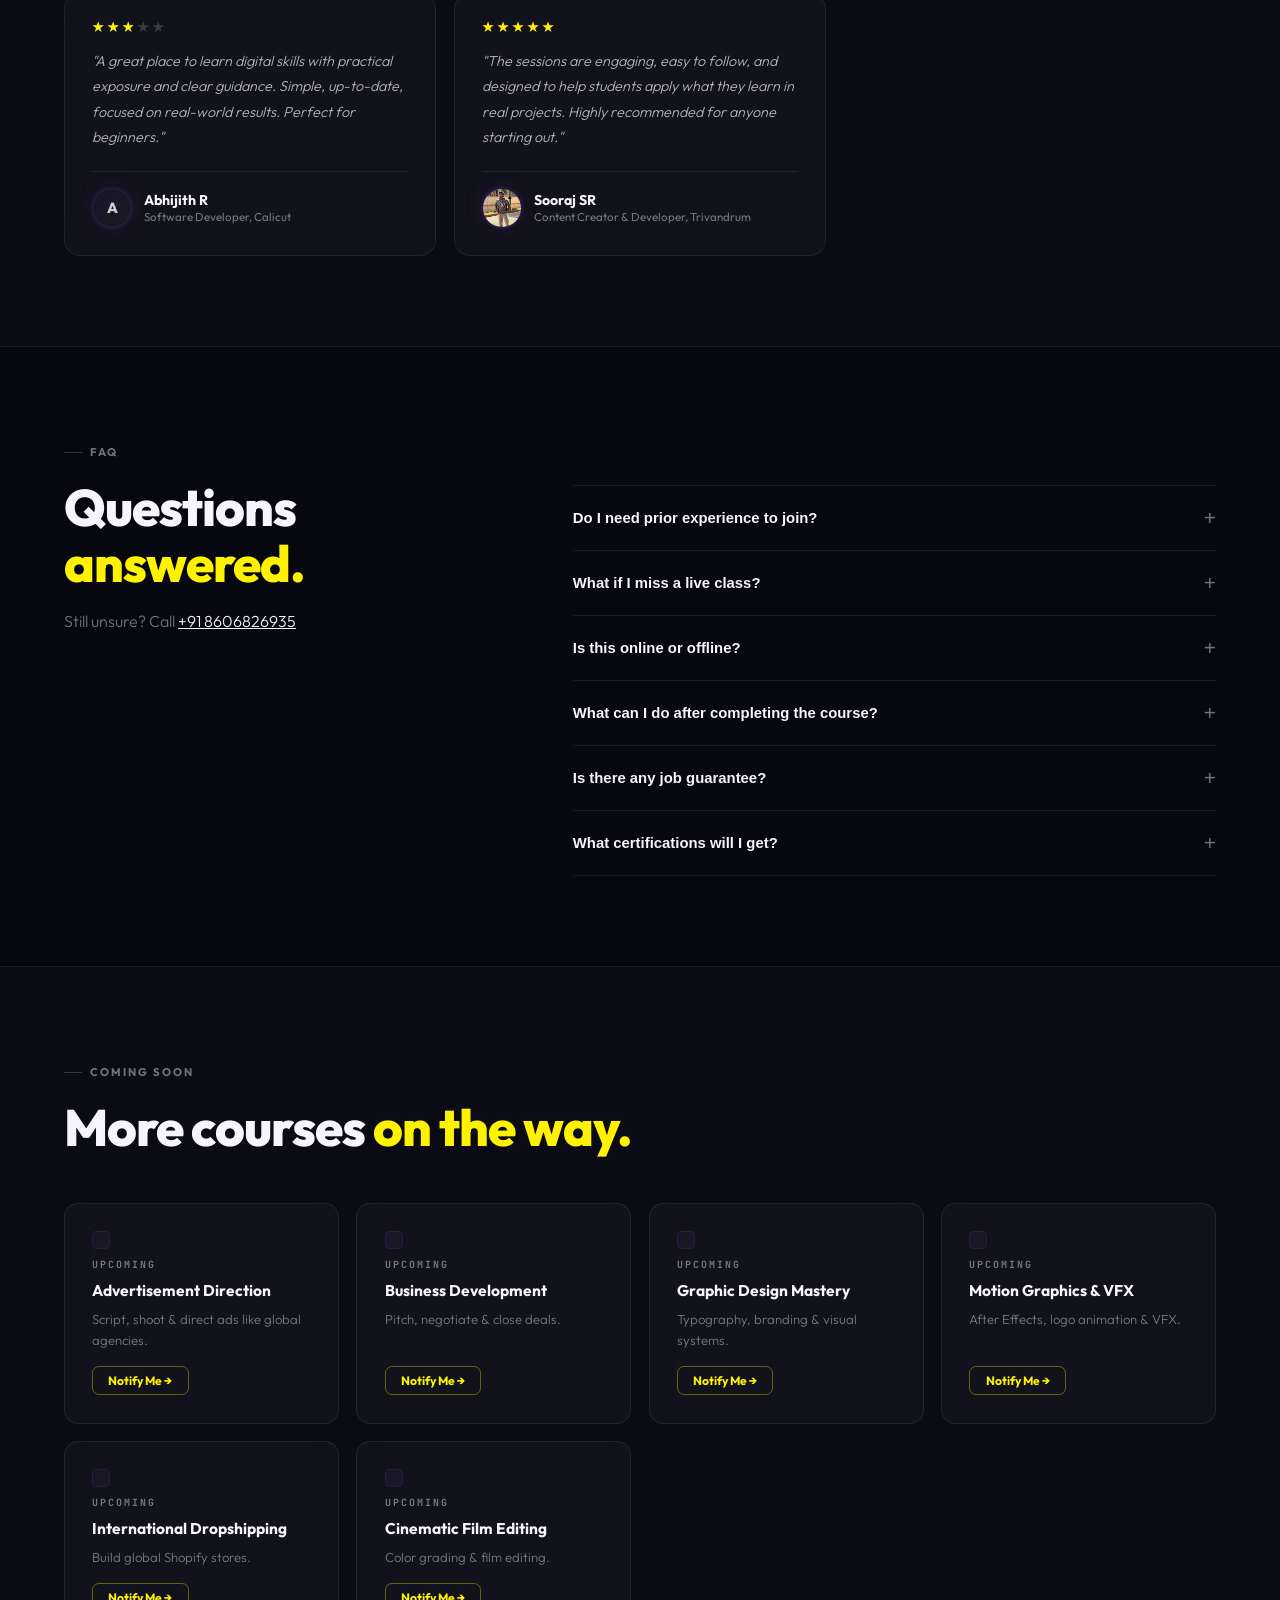
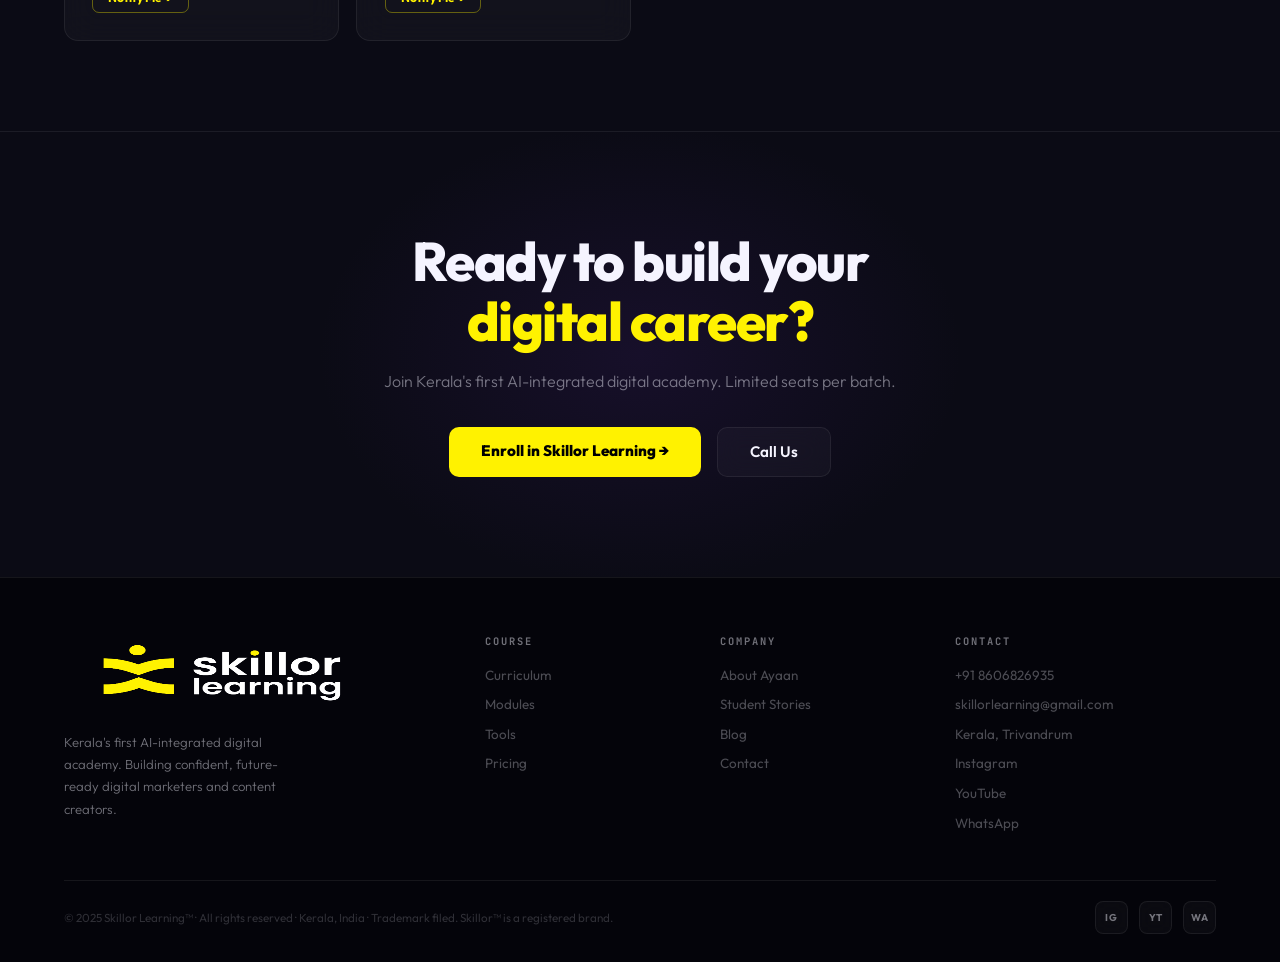
==== commit 84b76a79: "changes" ====
--- a/index.html
+++ b/index.html
@@ -443,7 +443,10 @@
       <div class="t-stars"><div class="star"></div><div class="star"></div><div class="star"></div><div class="star"></div><div class="star off"></div></div>
       <p class="t-text">"Ayaan doesn't just teach theory — he shows you real campaigns, real tools, real results. I learned more in 3 months than in 3 years of college."</p>
       <div class="t-author">
-        <div class="t-av">A</div>
+        <div class="t-av">
+          <img src="arjun menon.png" alt="Arjun Menon profile photo" loading="lazy" onerror="this.style.display='none'; this.nextElementSibling.style.display='flex';">
+          <span class="t-av-fb" style="display:none;">A</span>
+        </div>
         <div><div class="t-name">Arjun Menon</div><div class="t-role">Freelance Content Creator, Kochi</div></div>
       </div>
     </div>
@@ -451,7 +454,10 @@
       <div class="t-stars"><div class="star"></div><div class="star"></div><div class="star"></div><div class="star"></div><div class="star off"></div></div>
       <p class="t-text">"I started my Instagram brand during the course. By end of Month 2 I had my first brand collaboration. The personal branding module changed everything."</p>
       <div class="t-author">
-        <div class="t-av">S</div>
+        <div class="t-av">
+          <img src="sneha krishnan.png" alt="Sneha Krishnan profile photo" loading="lazy" onerror="this.style.display='none'; this.nextElementSibling.style.display='flex';">
+          <span class="t-av-fb" style="display:none;">S</span>
+        </div>
         <div><div class="t-name">Sneha Krishnan</div><div class="t-role">Personal Brand Builder, Trivandrum</div></div>
       </div>
     </div>
@@ -459,7 +465,10 @@
       <div class="t-stars"><div class="star"></div><div class="star"></div><div class="star"></div><div class="star"></div><div class="star"></div></div>
       <p class="t-text">"Our family business was paying ₹30,000/month to an agency. After Skillor Learning, I manage everything myself. ROI in the first month itself."</p>
       <div class="t-author">
-        <div class="t-av">R</div>
+        <div class="t-av">
+          <img src="rahul nair.png" alt="Rahul Nair profile photo" loading="lazy" onerror="this.style.display='none'; this.nextElementSibling.style.display='flex';">
+          <span class="t-av-fb" style="display:none;">R</span>
+        </div>
         <div><div class="t-name">Rahul Nair</div><div class="t-role">Business Owner, Calicut</div></div>
       </div>
     </div>
@@ -467,7 +476,10 @@
       <div class="t-stars"><div class="star"></div><div class="star"></div><div class="star"></div><div class="star off"></div><div class="star off"></div></div>
       <p class="t-text">"A great place to learn digital skills with practical exposure and clear guidance. Simple, up-to-date, focused on real-world results. Perfect for beginners."</p>
       <div class="t-author">
-        <div class="t-av">A</div>
+        <div class="t-av">
+          <img src="abhijith r.png" alt="Abhijith R profile photo" loading="lazy" onerror="this.style.display='none'; this.nextElementSibling.style.display='flex';">
+          <span class="t-av-fb" style="display:none;">A</span>
+        </div>
         <div><div class="t-name">Abhijith R</div><div class="t-role">Software Developer, Calicut</div></div>
       </div>
     </div>
@@ -475,7 +487,10 @@
       <div class="t-stars"><div class="star"></div><div class="star"></div><div class="star"></div><div class="star"></div><div class="star"></div></div>
       <p class="t-text">"The sessions are engaging, easy to follow, and designed to help students apply what they learn in real projects. Highly recommended for anyone starting out."</p>
       <div class="t-author">
-        <div class="t-av">S</div>
+        <div class="t-av">
+          <img src="sooraj sr.jpg" alt="Sooraj SR profile photo" loading="lazy" onerror="this.style.display='none'; this.nextElementSibling.style.display='flex';">
+          <span class="t-av-fb" style="display:none;">S</span>
+        </div>
         <div><div class="t-name">Sooraj SR</div><div class="t-role">Content Creator &amp; Developer, Trivandrum</div></div>
       </div>
     </div>
--- a/style.css
+++ b/style.css
@@ -315,10 +315,33 @@
 .t-text { font-size: 0.9rem; color: rgba(245,244,255,0.7); line-height: 1.75; margin-bottom: 1.3rem; font-style: italic; font-weight: 300; }
 .t-author { display: flex; align-items: center; gap: 0.75rem; border-top: 1px solid var(--border); padding-top: 1rem; }
 .t-av {
-  width: 36px; height: 36px; border-radius: 9px;
-  background: var(--purple-s); border: 1px solid var(--border-p);
-  display: flex; align-items: center; justify-content: center;
-  font-weight: 800; font-size: 0.95rem; color: rgba(245,244,255,0.7); flex-shrink: 0;
+  width: 40px;
+  height: 40px;
+  border-radius: 50%;
+  overflow: hidden;
+  background: linear-gradient(145deg, var(--purple-s), var(--glass));
+  border: 1px solid var(--border-p);
+  box-shadow: 0 0 0 2px rgba(66, 32, 117, 0.2), 0 0 18px rgba(66, 32, 117, 0.22);
+  display: flex;
+  align-items: center;
+  justify-content: center;
+  flex-shrink: 0;
+}
+.t-av img {
+  width: 100%;
+  height: 100%;
+  object-fit: cover;
+  display: block;
+}
+.t-av-fb {
+  width: 100%;
+  height: 100%;
+  display: none;
+  align-items: center;
+  justify-content: center;
+  font-weight: 800;
+  font-size: 0.92rem;
+  color: rgba(245,244,255,0.82);
 }
 .t-name { font-size: 0.88rem; font-weight: 700; }
 .t-role { font-size: 0.72rem; color: var(--muted); }
@@ -638,6 +661,13 @@
     gap: 0.75rem;
     grid-template-columns: 1fr;
   }
+  .t-author {
+    gap: 0.65rem;
+  }
+  .t-av {
+    width: 38px;
+    height: 38px;
+  }
   .cta-sec {
     padding: 62px 4.5%;
   }
@@ -783,18 +813,38 @@
 .notify-view {
   display: flex;
   flex-direction: column;
-  gap: 0.9rem;
+  gap: 0.85rem;
+  padding: 0.25rem 0 0.1rem;
+  text-align: center;
 }
 
 .notify-message {
   color: var(--white);
-  line-height: 1.7;
-  font-size: 0.95rem;
+  line-height: 1.6;
+  font-size: 0.96rem;
+  font-weight: 400;
+  max-width: 420px;
+  margin: 0 auto;
 }
 
 .notify-join-btn {
+  display: inline-flex;
+  width: auto;
+  min-width: 220px;
+  align-self: center;
+  justify-content: center;
   text-align: center;
   text-decoration: none;
+  padding: 13px 22px;
+}
+
+.notify-view .form-note {
+  margin-top: 0.1rem;
+  margin-bottom: 0;
+  max-width: 420px;
+  margin-left: auto;
+  margin-right: auto;
+  line-height: 1.55;
 }
 
 .form-group {
@@ -886,8 +936,23 @@
   }
 
   .notify-message {
-    font-size: 0.9rem;
+    font-size: 0.88rem;
     line-height: 1.6;
+  }
+
+  .notify-view {
+    gap: 0.75rem;
+    padding-top: 0;
+  }
+
+  .notify-join-btn {
+    width: 100%;
+    min-width: 0;
+    padding: 12px 14px;
+  }
+
+  .notify-view .form-note {
+    font-size: 0.8rem;
   }
 
   .form-group {
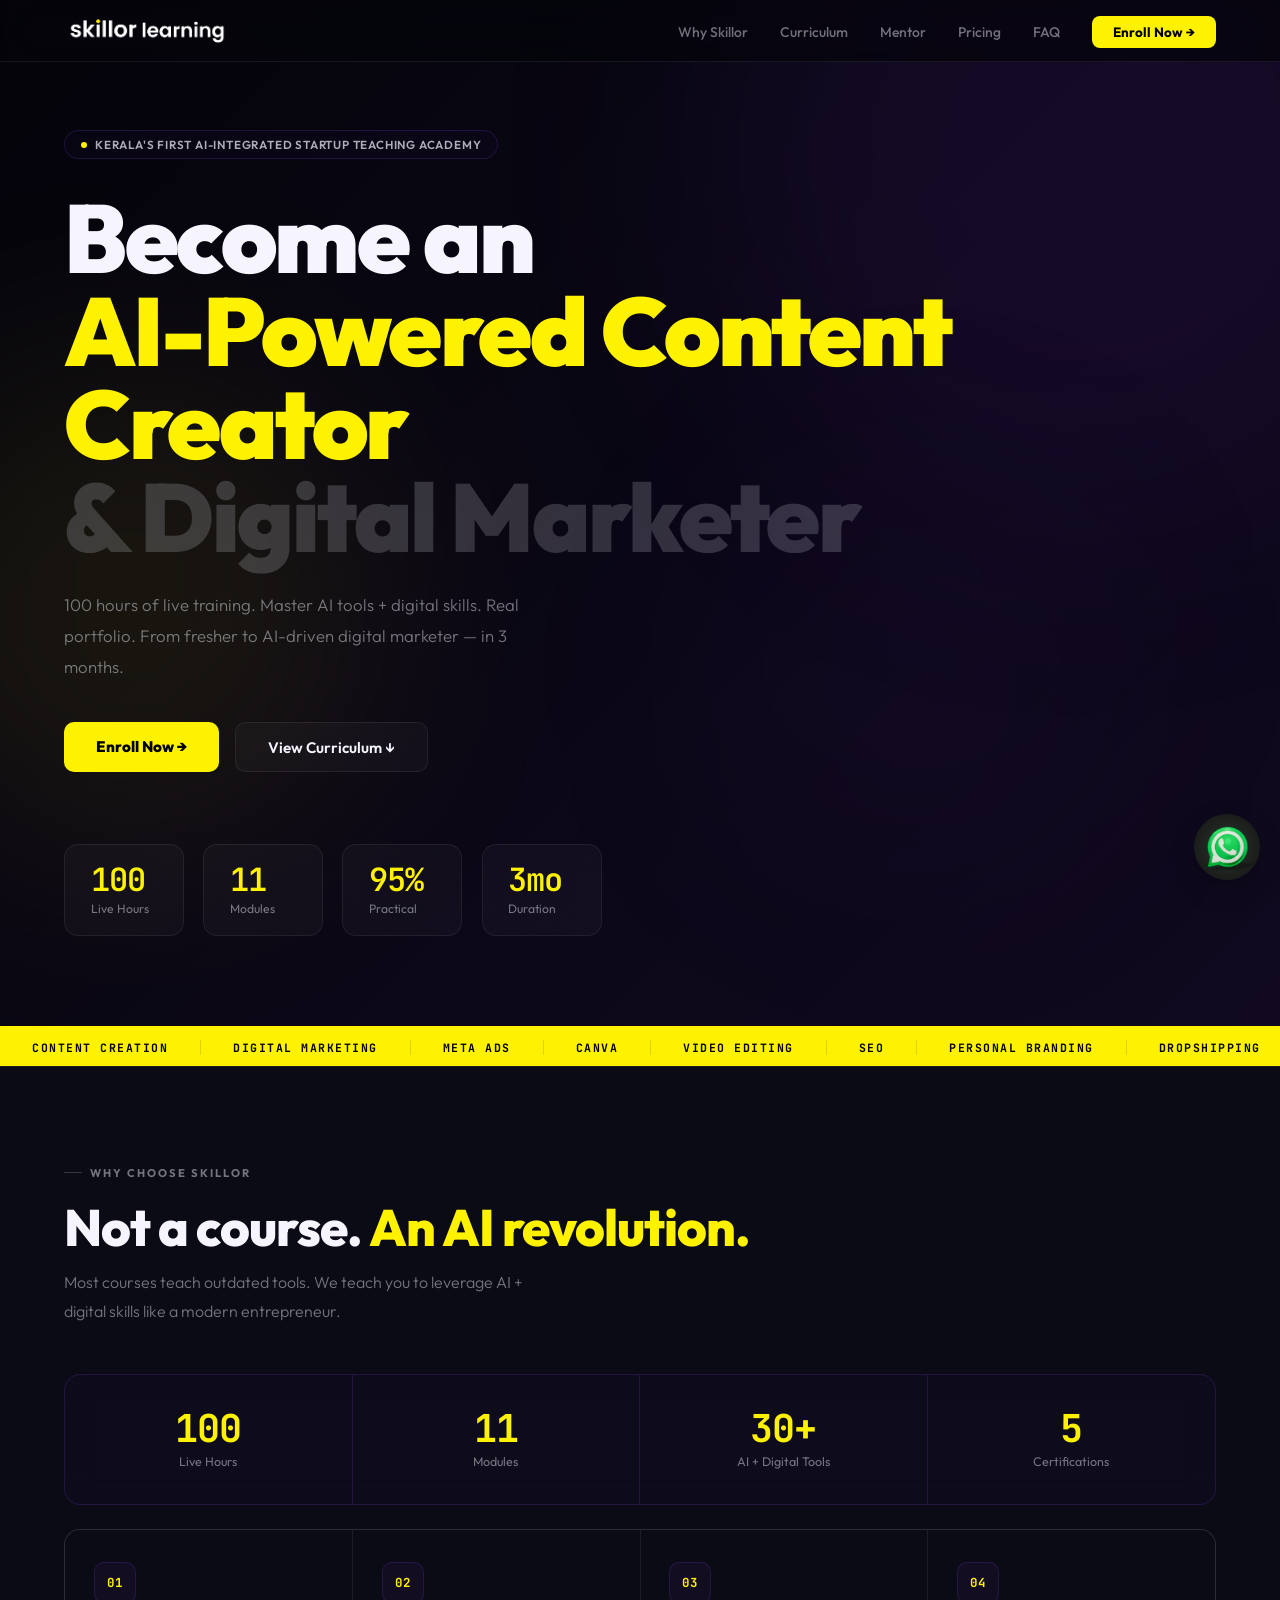
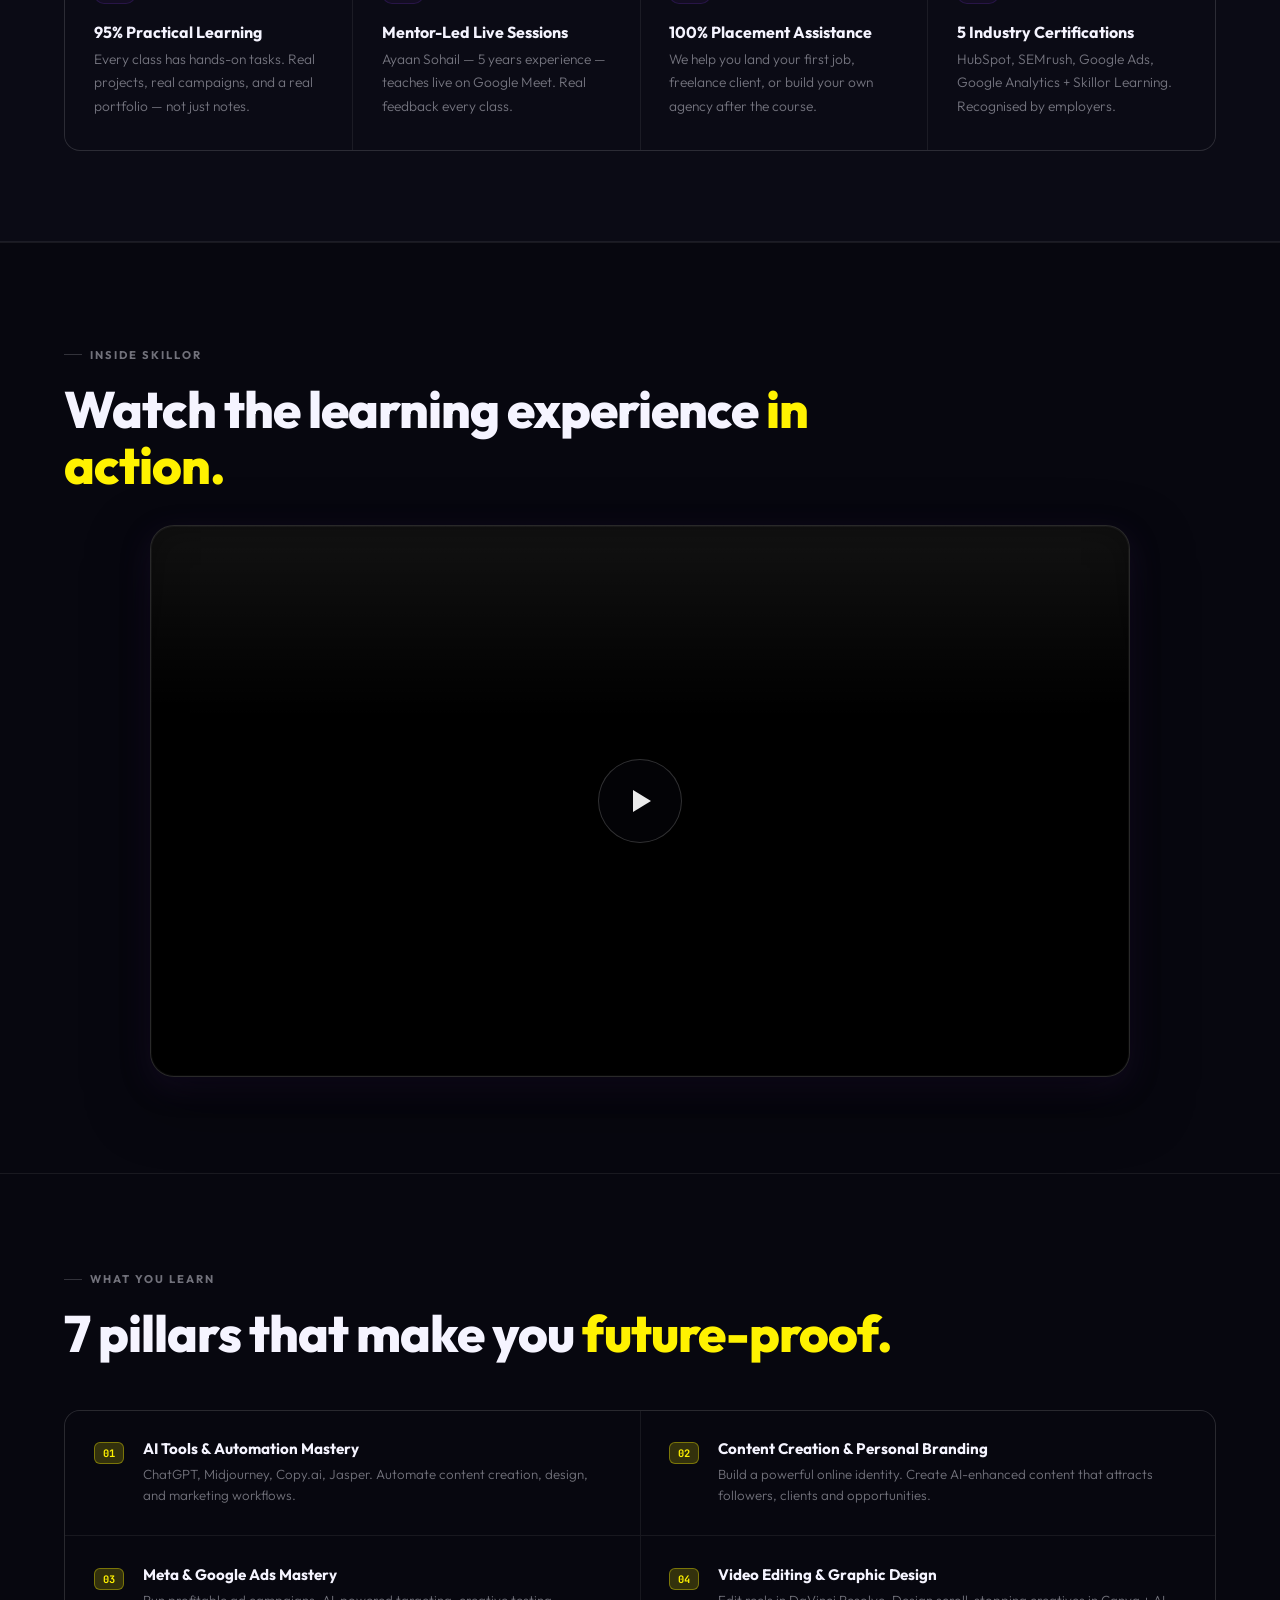
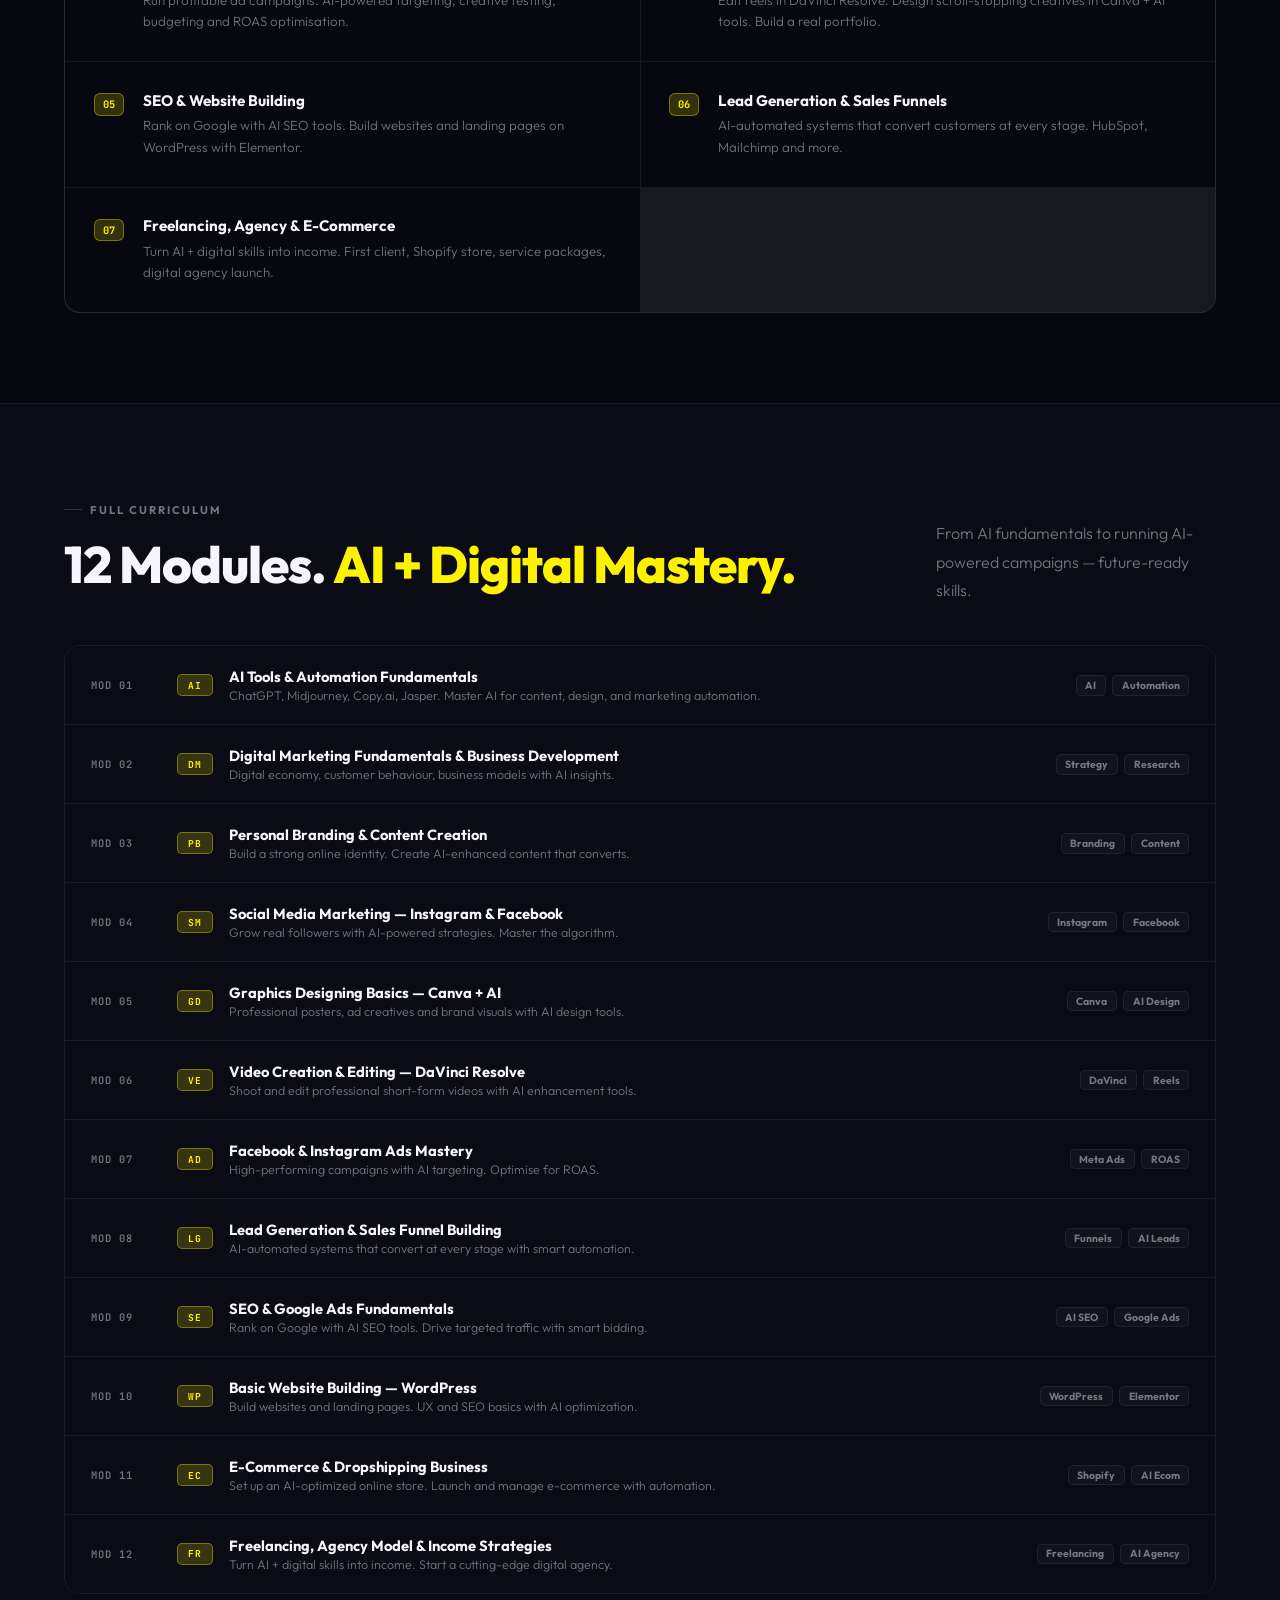
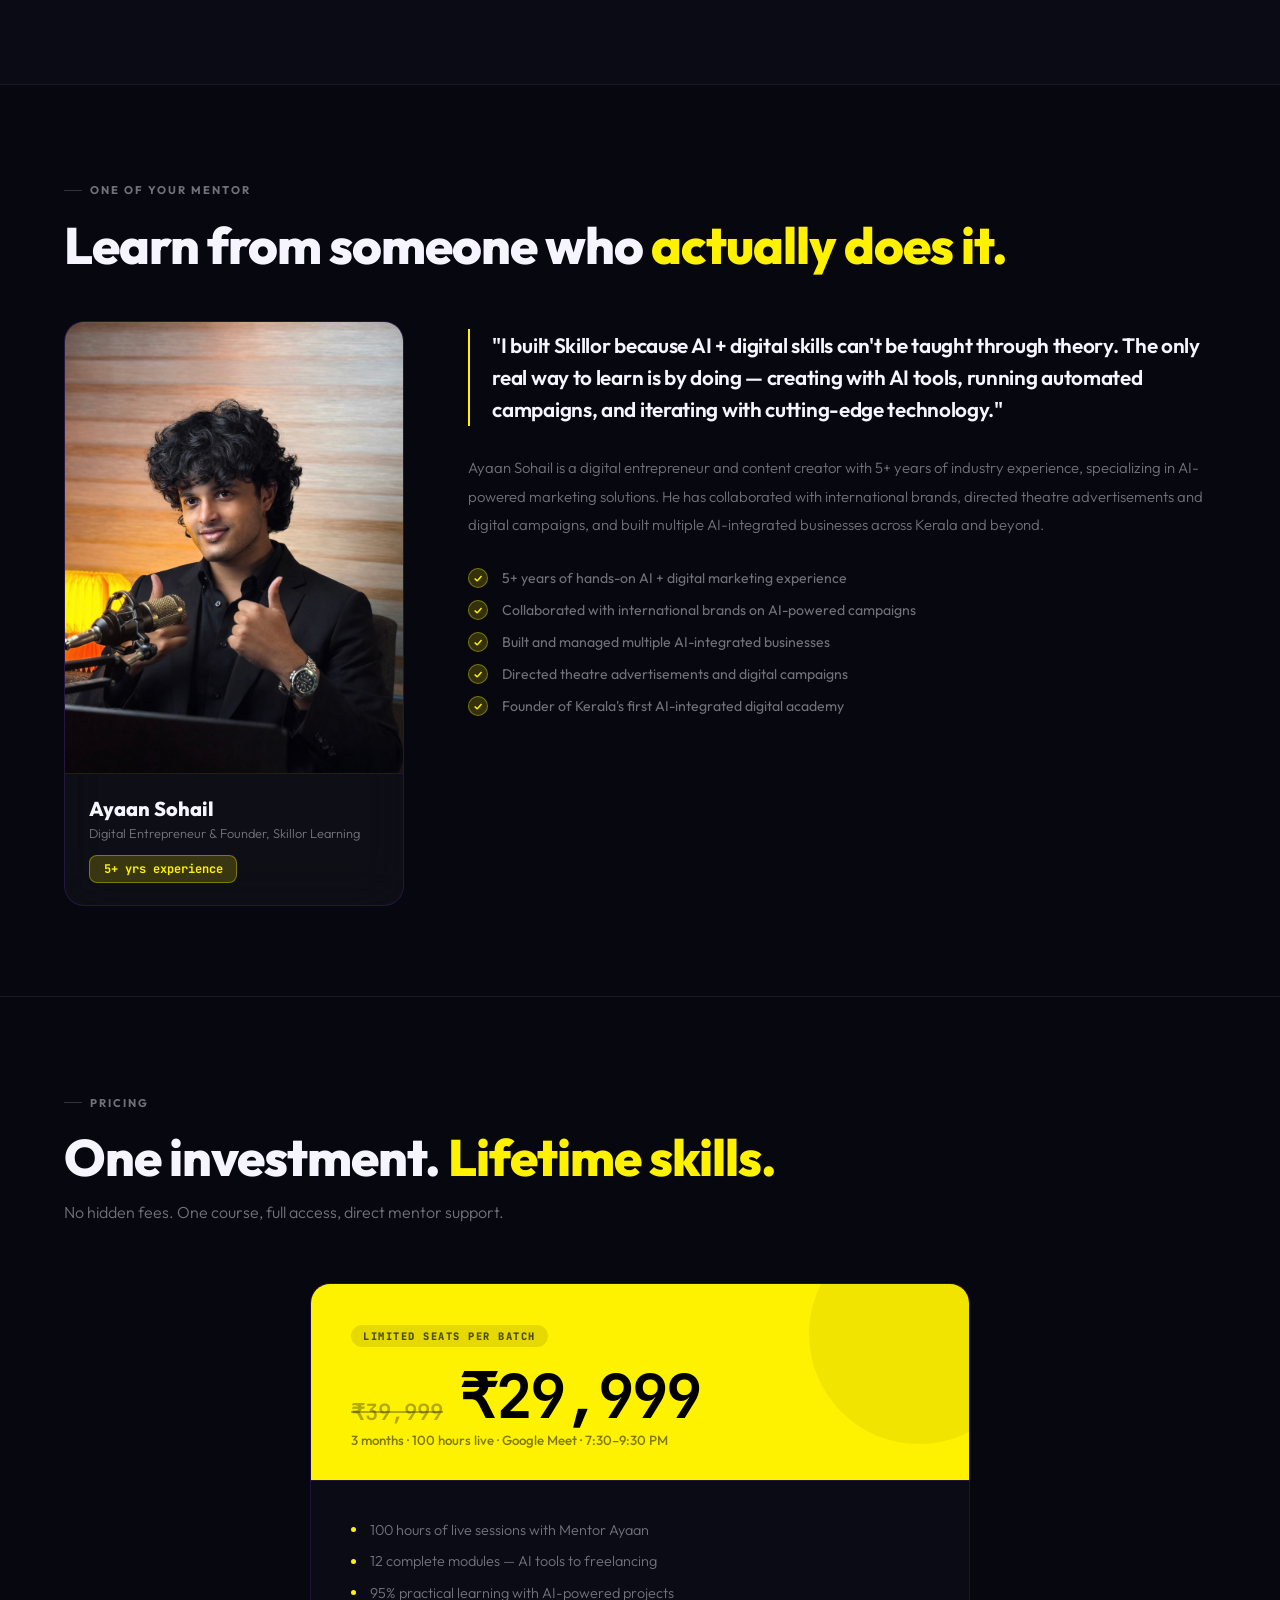
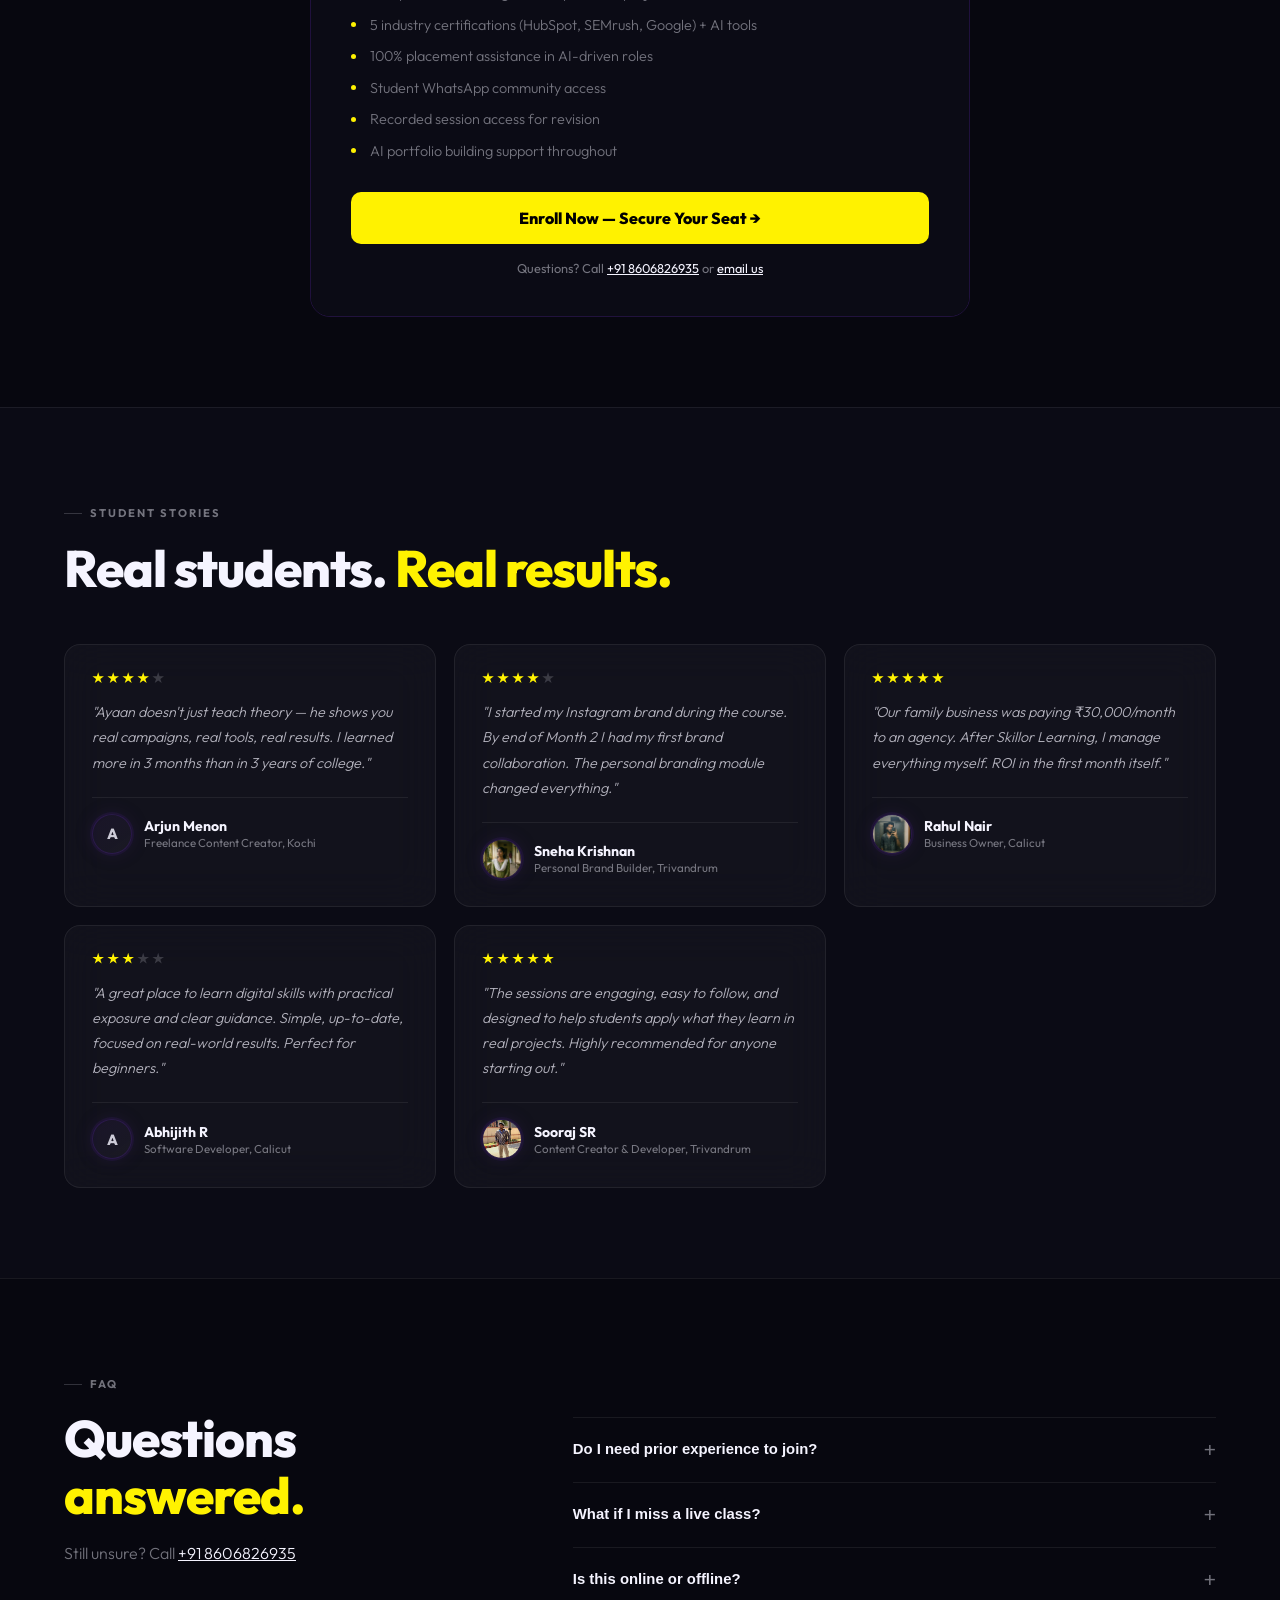
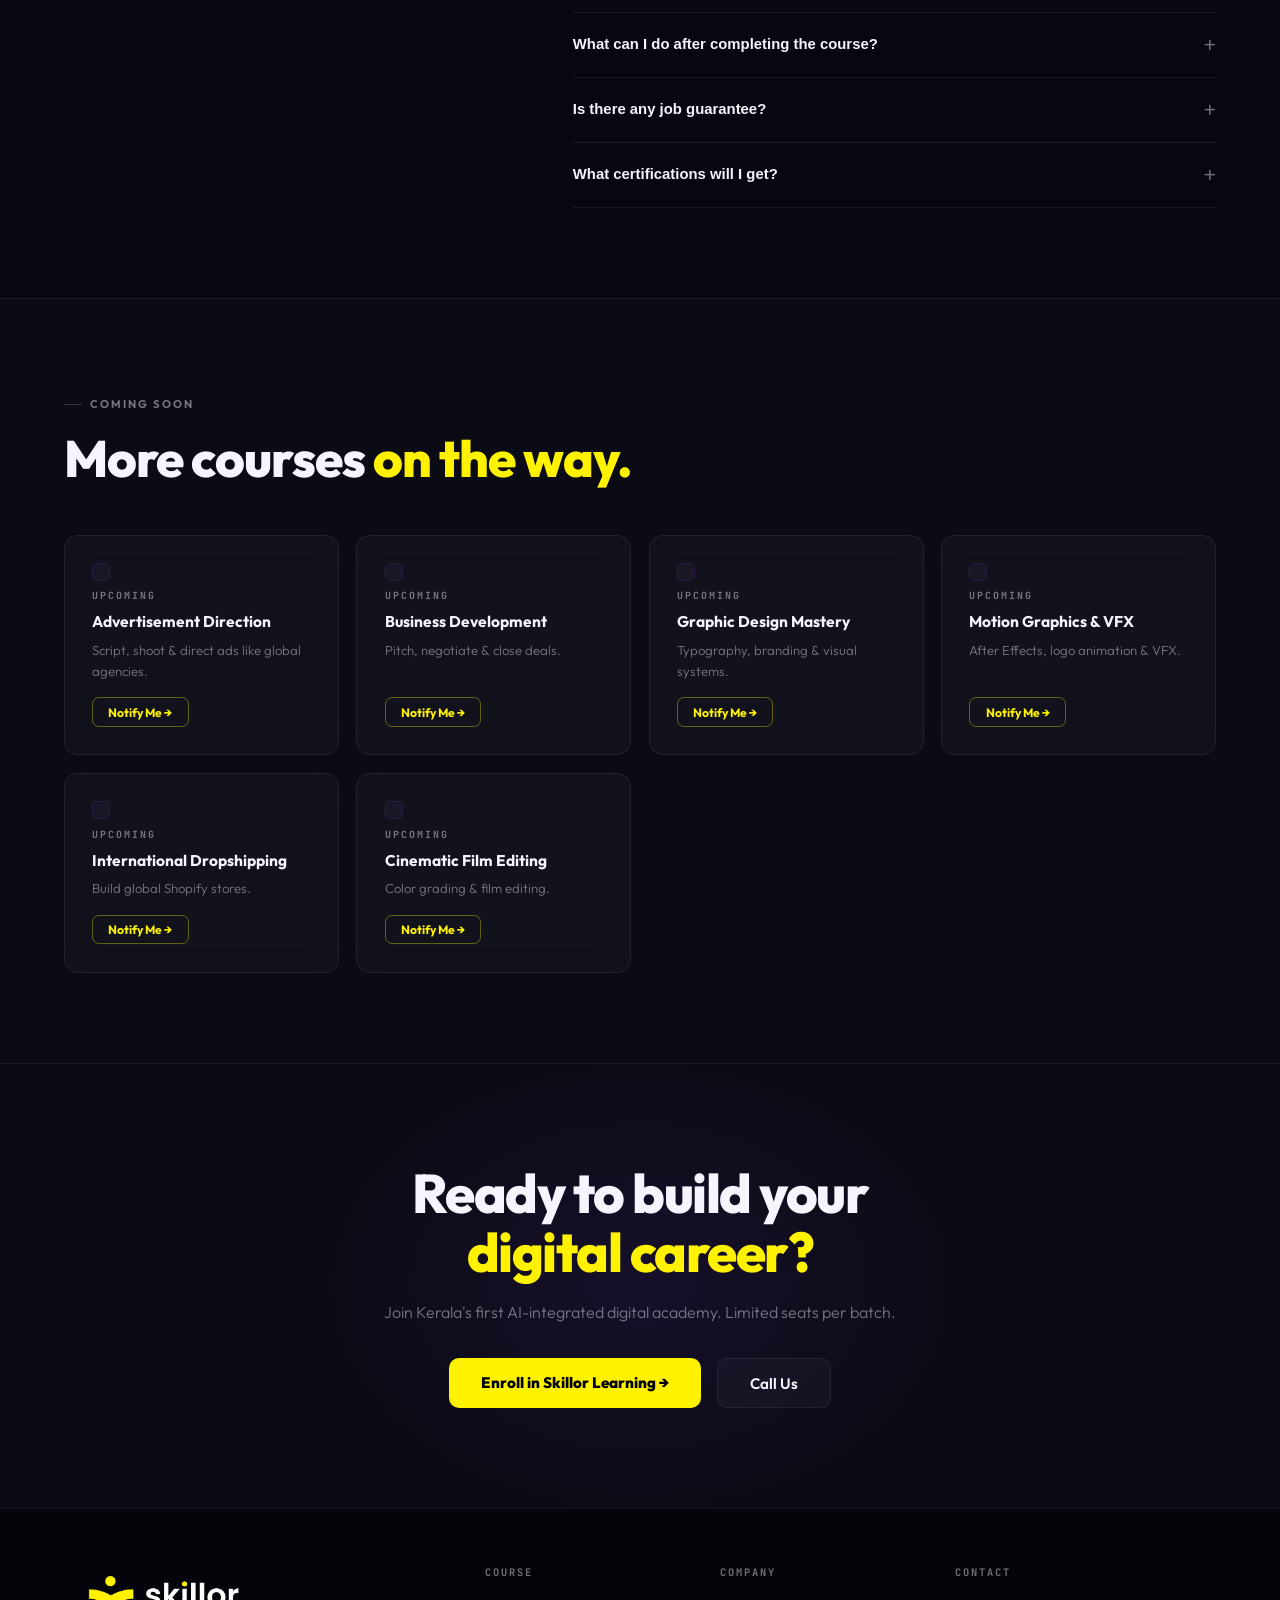
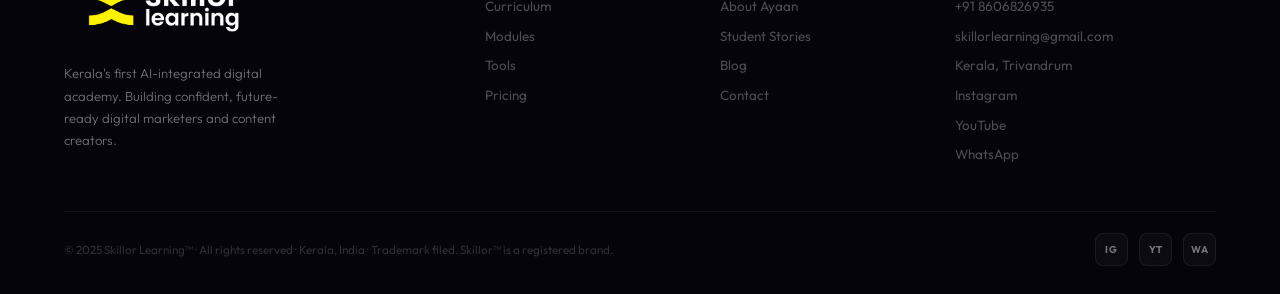
==== commit 0ebe8507: "changes" ====
--- a/index.html
+++ b/index.html
@@ -124,7 +124,7 @@
 <!-- ── NAV ── -->
 <nav>
   <a href="#" class="logo">
-  <img src="Skillor-Logo-10.png" alt="Skillor Learning logo" width="150" height="40" style="height: 40px;">
+  <img src="Skillor-Logo-10.png" alt="Skillor Learning logo" style="height: 40px;">
 </a>
   <ul class="nav-links">
     <li><a href="#why">Why Skillor</a></li>
@@ -151,7 +151,7 @@
 <section class="hero" id="home">
   <div class="hero-pill">
     <div class="hero-pill-dot"></div>
-    Kerala's First AI-Integrated Digital Academy
+    Kerala's First AI-Integrated Startup Teaching Academy
   </div>
   <h1>
     Become an<br>
@@ -234,6 +234,27 @@
   </div>
 </section>
 
+<!-- ── COURSE VIDEO ── -->
+<section id="course-video">
+  <div class="stag">Inside Skillor</div>
+  <h2 class="sh">Watch the learning experience <span class="y">in action.</span></h2>
+  <div class="video-shell" id="videoShell">
+    <iframe
+      id="courseVideoFrame"
+      class="video-frame"
+      src="https://www.youtube.com/embed/gFEdn0bCkbY?rel=0&modestbranding=1&playsinline=1"
+      data-autoplay-src="https://www.youtube.com/embed/gFEdn0bCkbY?autoplay=1&rel=0&modestbranding=1&playsinline=1"
+      title="Skillor course overview video"
+      loading="lazy"
+      allow="accelerometer; autoplay; clipboard-write; encrypted-media; gyroscope; picture-in-picture; web-share"
+      allowfullscreen
+    ></iframe>
+    <button class="video-play" id="videoPlayBtn" aria-label="Play course video">
+      <span class="video-play-triangle"></span>
+    </button>
+  </div>
+</section>
+
 <!-- ── WHAT YOU LEARN ── -->
 <section id="learn">
   <div class="stag">What You Learn</div>
@@ -366,13 +387,13 @@
 
 <!-- ── MENTOR ── -->
 <section id="mentor">
-  <div class="stag">Your Mentor</div>
+  <div class="stag">One Of Your Mentor</div>
   <h2 class="sh">Learn from someone who <span class="y">actually does it.</span></h2>
   <div class="mentor-grid">
     <div class="mentor-glass-card">
       <div class="mentor-img">
         <img
-          src="https://skillorlearning.com/images/Ayaan.PNG"
+          src="ayaan2.jpg"
           alt="Ayaan Sohail"
           onerror="this.style.display='none'; this.nextElementSibling.style.display='flex';"
         />
@@ -615,7 +636,7 @@
   <div class="foot-grid">
     <div class="foot-brand">
       <div class="foot-logo">
-    <img src="Skillor-Logo-06.png" alt="Skillor Learning footer logo" width="318" height="85" style="height: 85px;">
+    <img src="Skillor-Logo-06.png" alt="Skillor Learning footer logo" style="height: 85px;">
     </div>
       <p>Kerala's first AI-integrated digital academy. Building confident, future-ready digital marketers and content creators.</p>
     </div>
@@ -662,7 +683,7 @@
 <!-- FLOATING WHATSAPP BUTTON -->
 <div class="whatsapp-float">
   <a href="https://wa.me/+918606826935?text=Hi%2C%20I%20want%20to%20enroll%20in%20your%20course" target="_blank" aria-label="Chat on WhatsApp">
-    <span>WA</span>
+    <img src="whatsap icon.jpg" alt="WhatsApp chat icon" loading="lazy">
   </a>
 </div>
 
--- a/style.css
+++ b/style.css
@@ -181,6 +181,118 @@
 }
 .why-card h4 { font-size: 1rem; font-weight: 700; margin-bottom: 0.4rem; }
 .why-card p { font-size: 0.86rem; color: var(--muted); line-height: 1.7; font-weight: 300; }
+
+/* ── COURSE VIDEO ── */
+#course-video {
+  background: var(--dark);
+  border-top: 1px solid var(--border);
+  border-bottom: 1px solid var(--border);
+  padding-top: 96px;
+  padding-bottom: 96px;
+}
+
+#course-video .sh {
+  max-width: 760px;
+}
+
+.video-shell {
+  position: relative;
+  width: 100%;
+  max-width: 980px;
+  margin: 2rem auto 0;
+  aspect-ratio: 16 / 9;
+  border-radius: 24px;
+  overflow: hidden;
+  background: #000;
+  border: 1px solid rgba(255, 255, 255, 0.16);
+  box-shadow:
+    0 24px 60px rgba(0, 0, 0, 0.5),
+    0 0 0 1px rgba(255, 255, 255, 0.05) inset,
+    0 10px 30px rgba(66, 32, 117, 0.25);
+  transition: transform 320ms cubic-bezier(0.22, 1, 0.36, 1), box-shadow 320ms cubic-bezier(0.22, 1, 0.36, 1);
+}
+
+.video-shell::before {
+  content: "";
+  position: absolute;
+  inset: 0;
+  pointer-events: none;
+  background: linear-gradient(180deg, rgba(255, 255, 255, 0.07), rgba(255, 255, 255, 0) 35%, rgba(0, 0, 0, 0.2));
+  z-index: 2;
+}
+
+.video-shell::after {
+  content: "";
+  position: absolute;
+  inset: 0;
+  pointer-events: none;
+  box-shadow: inset 0 0 35px rgba(0, 0, 0, 0.35);
+  z-index: 2;
+}
+
+.video-shell:hover {
+  transform: scale(1.02);
+  box-shadow:
+    0 28px 72px rgba(0, 0, 0, 0.56),
+    0 0 0 1px rgba(255, 255, 255, 0.08) inset,
+    0 12px 34px rgba(66, 32, 117, 0.3);
+}
+
+.video-frame {
+  width: 100%;
+  height: 100%;
+  border: 0;
+  display: block;
+}
+
+.video-play {
+  position: absolute;
+  inset: 0;
+  margin: auto;
+  width: 84px;
+  height: 84px;
+  border: none;
+  border-radius: 50%;
+  background: rgba(8, 8, 14, 0.45);
+  backdrop-filter: blur(8px);
+  -webkit-backdrop-filter: blur(8px);
+  cursor: pointer;
+  display: flex;
+  align-items: center;
+  justify-content: center;
+  z-index: 3;
+  transition: transform 280ms cubic-bezier(0.22, 1, 0.36, 1), background-color 280ms ease, box-shadow 280ms ease;
+  box-shadow:
+    0 10px 24px rgba(0, 0, 0, 0.38),
+    0 0 0 1px rgba(255, 255, 255, 0.18) inset;
+}
+
+.video-play:hover {
+  transform: scale(1.06);
+  background: rgba(8, 8, 14, 0.55);
+  box-shadow:
+    0 12px 30px rgba(0, 0, 0, 0.44),
+    0 0 0 1px rgba(255, 255, 255, 0.24) inset;
+}
+
+.video-play:active {
+  transform: scale(0.97);
+}
+
+.video-play-triangle {
+  width: 0;
+  height: 0;
+  border-top: 11px solid transparent;
+  border-bottom: 11px solid transparent;
+  border-left: 18px solid rgba(255, 255, 255, 0.92);
+  margin-left: 4px;
+}
+
+.video-shell.is-playing .video-play {
+  opacity: 0;
+  visibility: hidden;
+  pointer-events: none;
+}
 
 /* ── LEARN ── */
 #learn { background: var(--dark); }
@@ -482,6 +594,24 @@
     padding: 94px 4.5% 56px;
     min-height: auto;
   }
+  #course-video {
+    padding-top: 64px;
+    padding-bottom: 64px;
+  }
+  .video-shell {
+    margin-top: 1.3rem;
+    border-radius: 20px;
+  }
+  .video-play {
+    width: 68px;
+    height: 68px;
+  }
+  .video-play-triangle {
+    border-top: 9px solid transparent;
+    border-bottom: 9px solid transparent;
+    border-left: 15px solid rgba(255, 255, 255, 0.92);
+    margin-left: 3px;
+  }
   .hero-pill {
     margin-bottom: 1.1rem;
     font-size: 0.62rem;
@@ -708,43 +838,86 @@
   position: fixed;
   bottom: 20px;
   right: 20px;
-  z-index: 1000;
+  z-index: 2200;
 }
 .whatsapp-float a {
-  display: block;
-  width: 60px;
-  height: 60px;
-  background: #25d366;
+  display: flex;
+  width: 66px;
+  height: 66px;
+  background: transparent;
+  position: relative;
   border-radius: 50%;
-  text-align: center;
-  line-height: 60px;
-  font-size: 14px;
-  font-weight: 800;
-  letter-spacing: 0.6px;
-  color: white;
+  align-items: center;
+  justify-content: center;
   text-decoration: none;
-  box-shadow: 0 4px 8px rgba(0,0,0,0.3), 0 0 20px rgba(37, 211, 102, 0.4);
-  transition: transform 0.3s, box-shadow 0.3s;
-  animation: pulse 2s infinite;
-}
+  border: none;
+  outline: none;
+  box-shadow: 0 10px 24px rgba(0, 0, 0, 0.3);
+  transition: transform 340ms cubic-bezier(0.22, 1, 0.36, 1), filter 340ms cubic-bezier(0.22, 1, 0.36, 1);
+  animation: floatWpp 3.4s ease-in-out infinite;
+  overflow: hidden;
+  -webkit-tap-highlight-color: transparent;
+  touch-action: manipulation;
+  will-change: transform;
+}
+
+.whatsapp-float a::before {
+  content: "";
+  position: absolute;
+  inset: -16px;
+  border-radius: 50%;
+  background: radial-gradient(circle, rgba(37, 211, 102, 0.42) 0%, rgba(37, 211, 102, 0.2) 38%, rgba(37, 211, 102, 0) 72%);
+  filter: blur(10px);
+  opacity: 0.75;
+  transform: scale(1);
+  transition: opacity 340ms cubic-bezier(0.22, 1, 0.36, 1), transform 340ms cubic-bezier(0.22, 1, 0.36, 1);
+  animation: pulseGlow 4.6s ease-in-out infinite;
+  pointer-events: none;
+  z-index: 0;
+}
+
+.whatsapp-float a img {
+  width: 100%;
+  height: 100%;
+  object-fit: cover;
+  border-radius: 50%;
+  filter: saturate(1.06) contrast(1.03);
+  position: relative;
+  z-index: 1;
+  transform: translateZ(0);
+}
+
 .whatsapp-float a:hover {
-  transform: scale(1.1);
-  box-shadow: 0 4px 8px rgba(0,0,0,0.3), 0 0 30px rgba(37, 211, 102, 0.6);
-}
-@keyframes pulse {
-  0%, 100% { transform: scale(1); }
-  50% { transform: scale(1.05); }
+  transform: translateY(-2px) scale(1.07);
+}
+
+.whatsapp-float a:hover::before {
+  opacity: 0.92;
+  transform: scale(1.08);
+}
+
+.whatsapp-float a:active {
+  transform: translateY(0) scale(0.95);
+  transition-duration: 120ms;
+}
+
+@keyframes floatWpp {
+  0%, 100% { transform: translateY(0); }
+  50% { transform: translateY(-4px); }
+}
+
+@keyframes pulseGlow {
+  0%, 100% { opacity: 0.72; transform: scale(1); }
+  50% { opacity: 0.86; transform: scale(1.04); }
 }
 @media (max-width: 600px) {
   .whatsapp-float {
-    bottom: 15px;
-    right: 15px;
+    bottom: 14px;
+    right: 14px;
   }
   .whatsapp-float a {
-    width: 50px;
-    height: 50px;
-    line-height: 50px;
-    font-size: 20px;
+    width: 58px;
+    height: 58px;
   }
 }
 
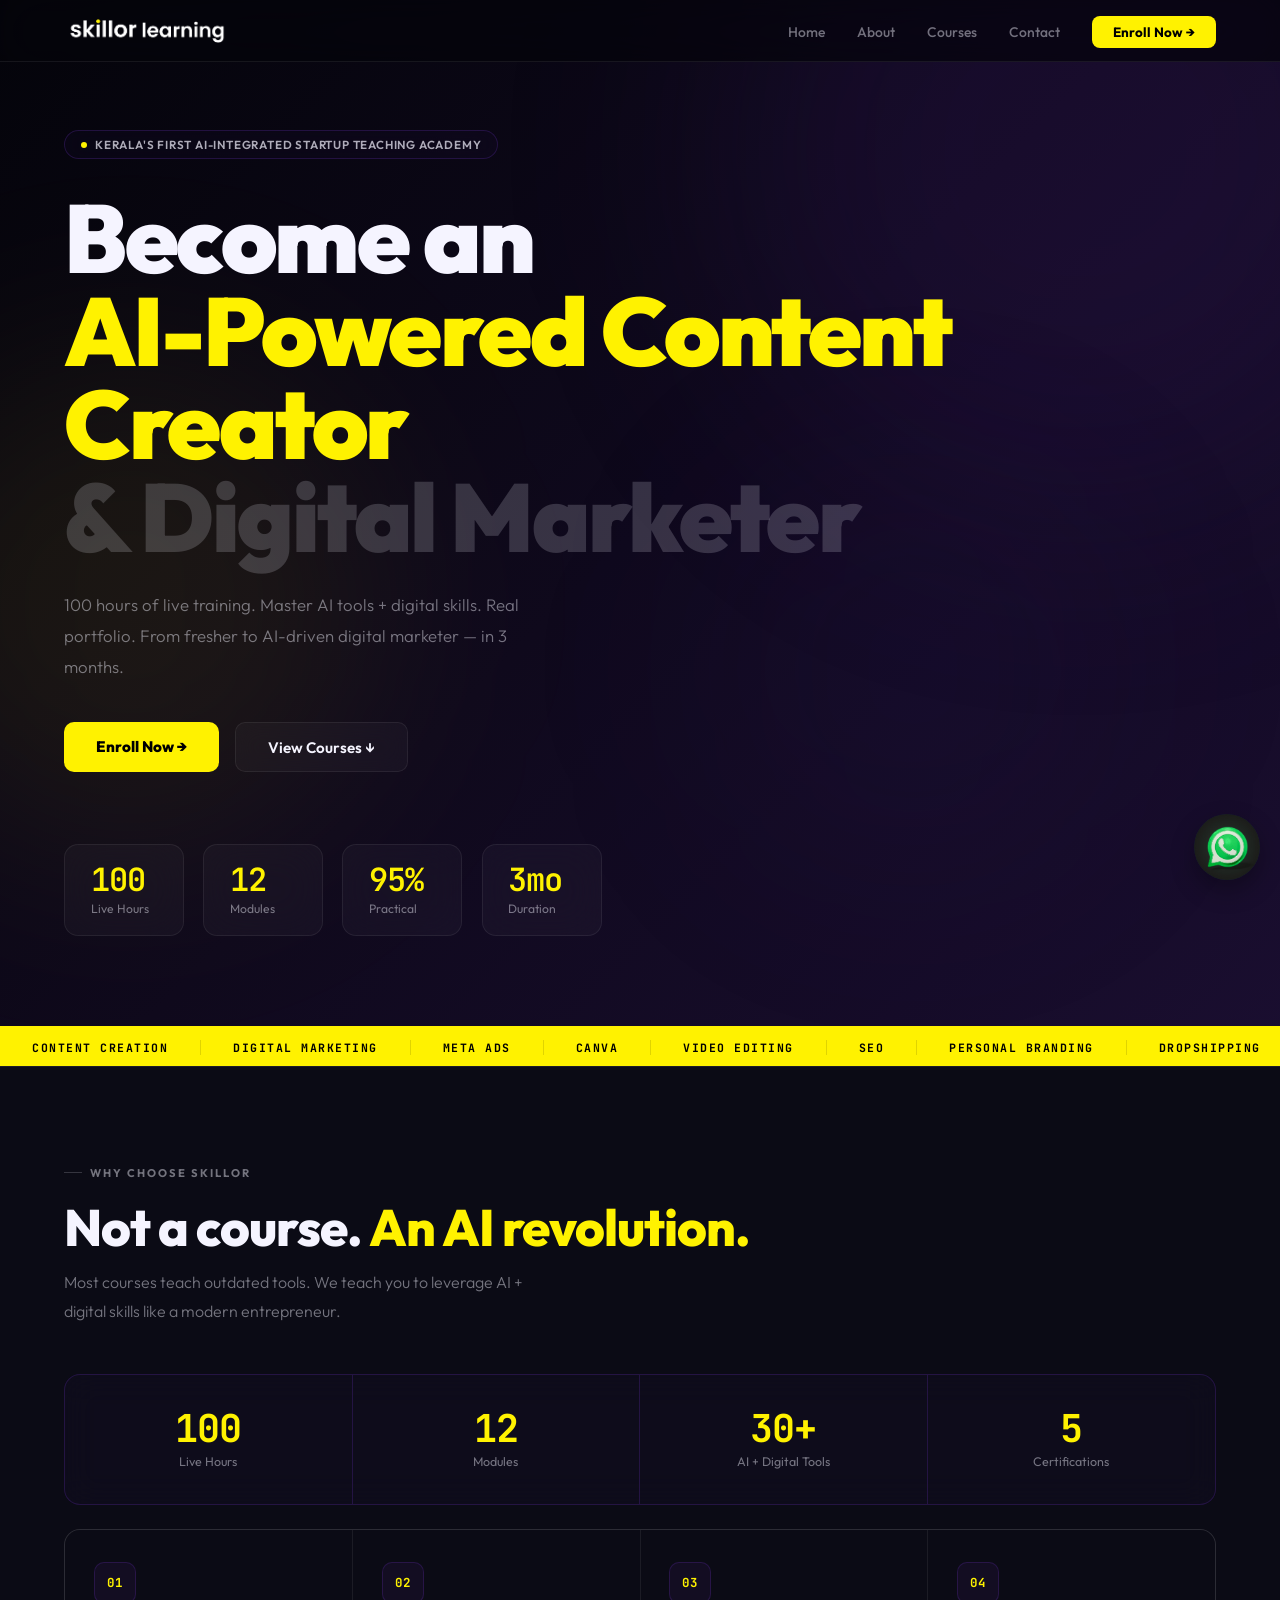
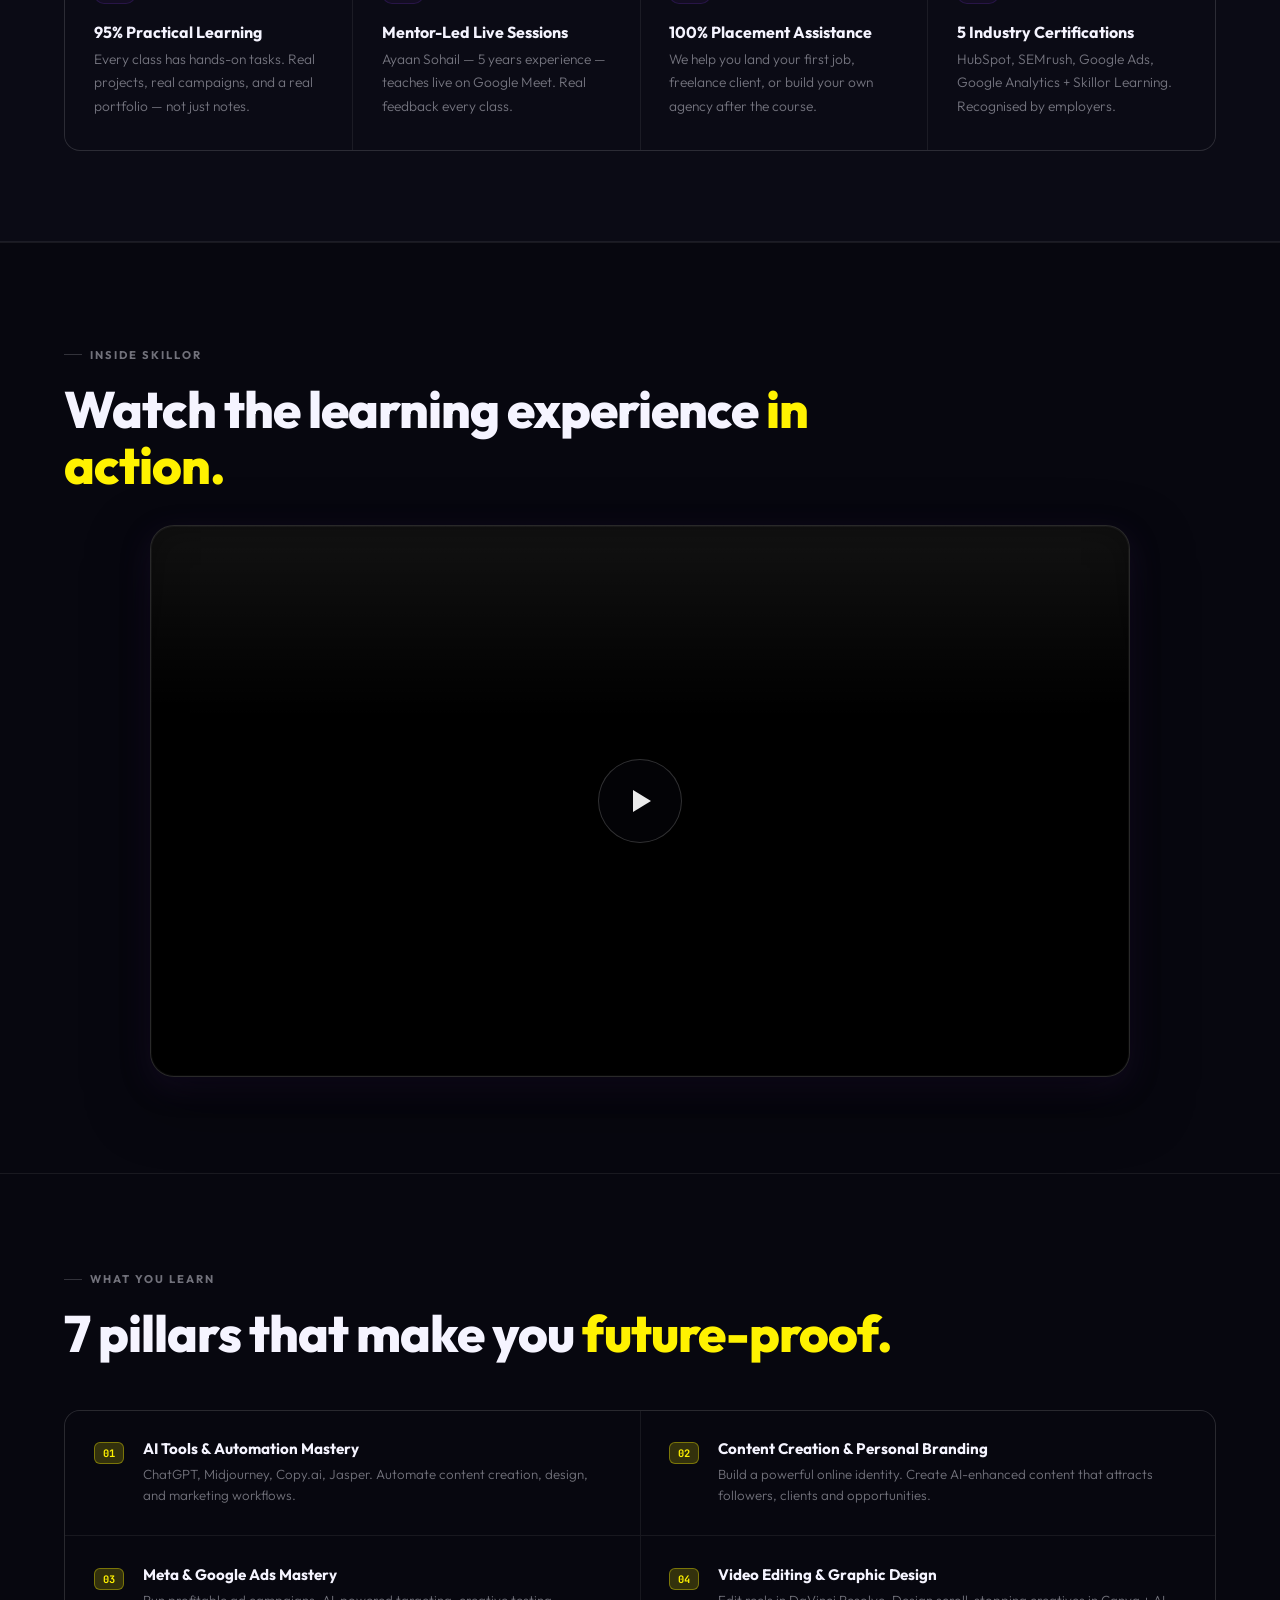
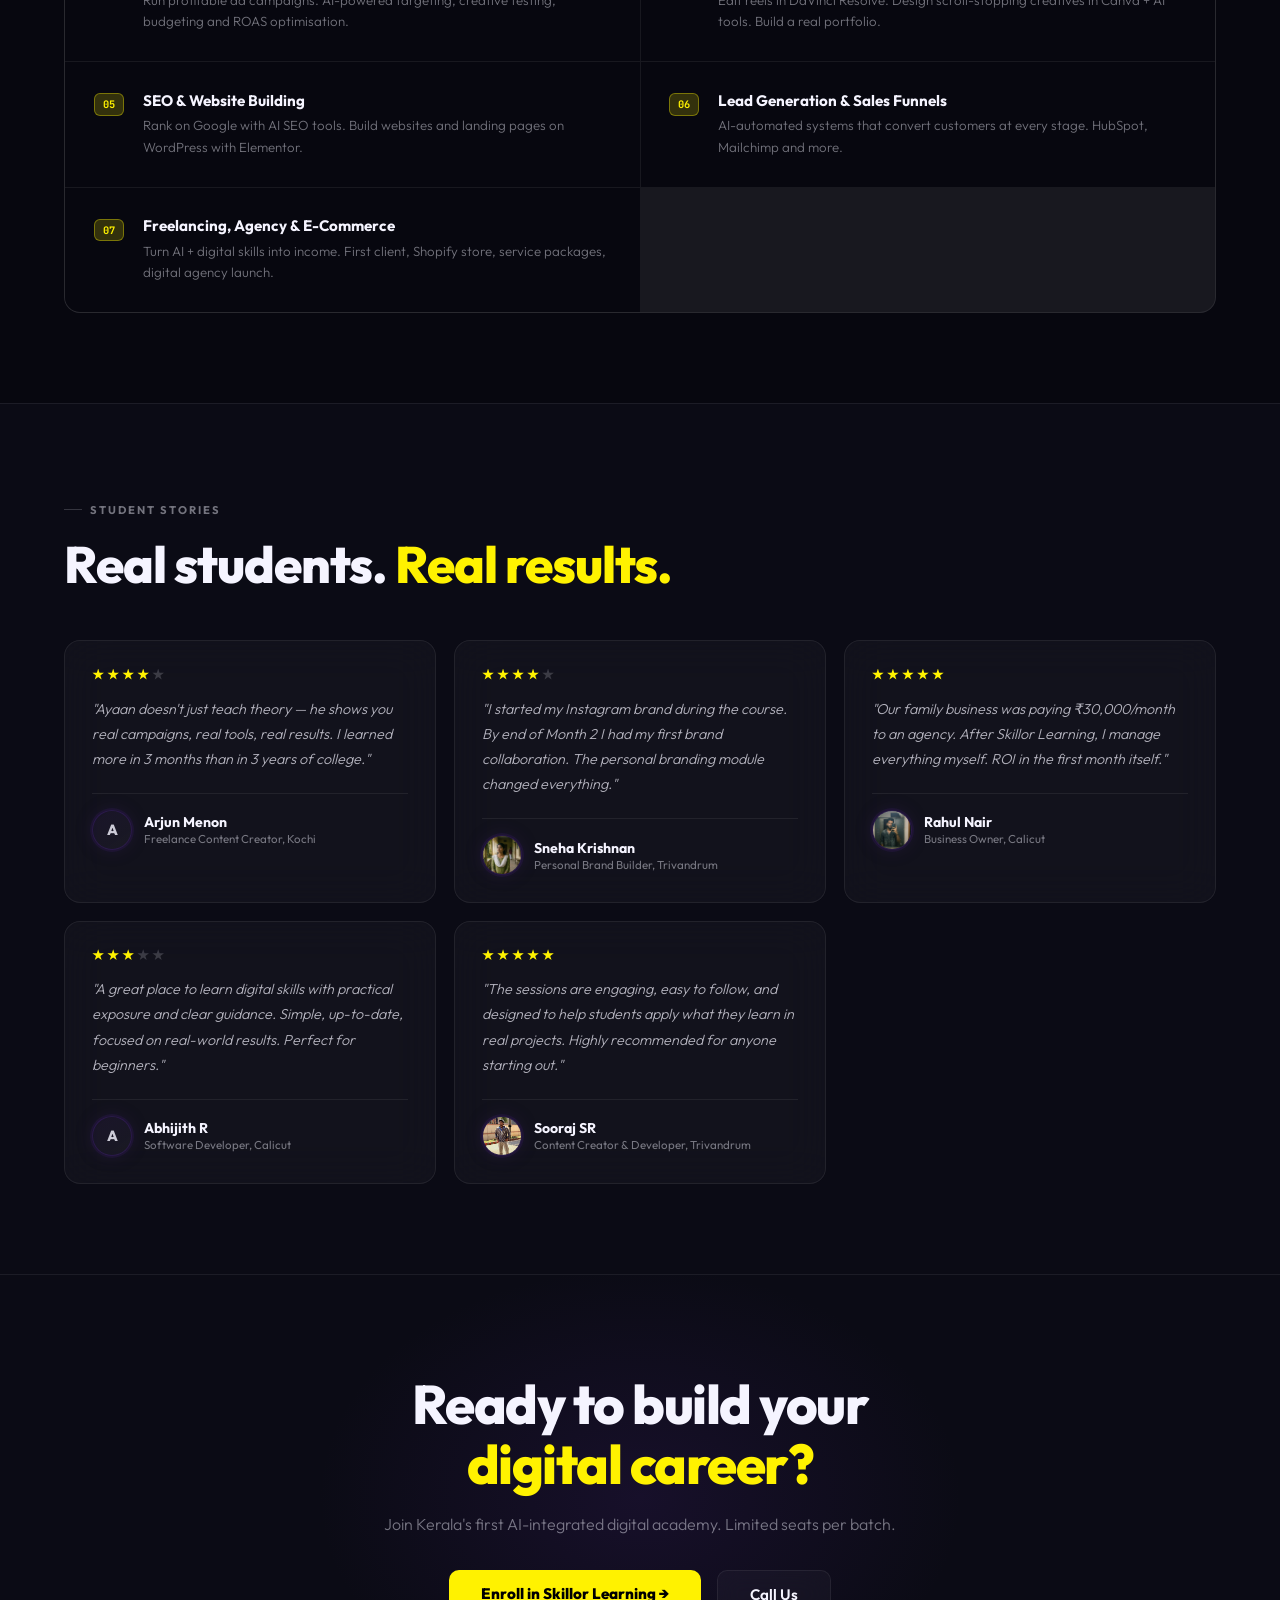
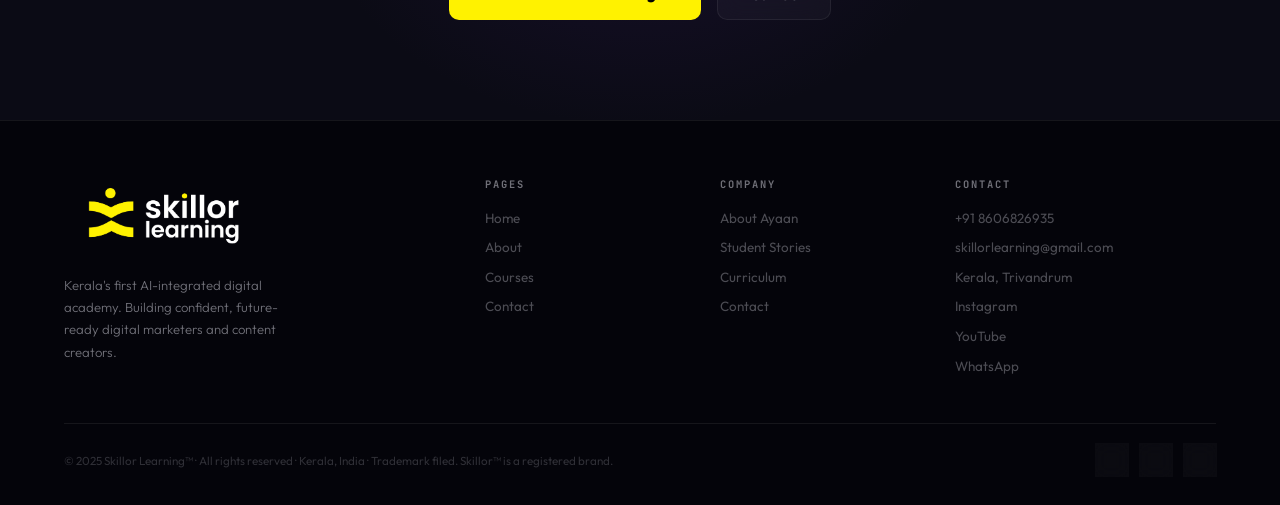
==== commit 84613b92: "updated website (added pages + SEO)" ====
--- a/index.html
+++ b/index.html
@@ -3,135 +3,65 @@
 <head>
   <meta charset="UTF-8"/>
   <meta name="viewport" content="width=device-width, initial-scale=1.0"/>
-  <title>AI Digital Marketing Course in Kerala | Skillor</title>
-  <meta name="description" content="Join Skillor's AI-integrated digital marketing course in Kerala. 100 live hours, practical projects, certifications, and placement support."/>
+  <title>AI Digital Marketing Course in Kerala | Skillor Learning</title>
+  <meta name="description" content="Skillor Learning — Kerala's first AI-integrated digital marketing academy. 100 live hours, 12 modules, 5 certifications, and placement support. Join the AI revolution."/>
+  <meta name="keywords" content="Skillor Learning, digital marketing course Kerala, AI marketing course Kerala, dropshipping course India, online marketing course India"/>
   <meta name="robots" content="index, follow"/>
   <link rel="canonical" href="https://skillorlearning.com/"/>
+  <link rel="icon" type="image/png" href="/favicon.png" sizes="48x48"/>
+  <link rel="apple-touch-icon" href="/favicon.png"/>
 
   <meta property="og:type" content="website"/>
-  <meta property="og:title" content="AI Digital Marketing Course in Kerala | Skillor"/>
-  <meta property="og:description" content="100 live hours of AI-powered digital marketing training with practical projects, certifications, and career support."/>
+  <meta property="og:title" content="AI Digital Marketing Course in Kerala | Skillor Learning"/>
+  <meta property="og:description" content="100 live hours of AI-powered digital marketing training. Practical projects, 5 certifications, and career support."/>
   <meta property="og:url" content="https://skillorlearning.com/"/>
   <meta property="og:image" content="https://skillorlearning.com/Skillor-Logo-10.png"/>
   <meta property="og:site_name" content="Skillor Learning"/>
-
   <meta name="twitter:card" content="summary_large_image"/>
-  <meta name="twitter:title" content="AI Digital Marketing Course in Kerala | Skillor"/>
+  <meta name="twitter:title" content="AI Digital Marketing Course in Kerala | Skillor Learning"/>
   <meta name="twitter:description" content="Practical AI-powered digital marketing training with live mentor sessions and certifications."/>
   <meta name="twitter:image" content="https://skillorlearning.com/Skillor-Logo-10.png"/>
 
   <link href="https://fonts.googleapis.com/css2?family=Outfit:wght@300;400;500;600;700;800;900&family=JetBrains+Mono:wght@400;600&display=swap" rel="stylesheet"/>
   <link rel="stylesheet" href="style.css"/>
+
   <script type="application/ld+json">
-    {
-      "@context": "https://schema.org",
-      "@type": "Organization",
-      "name": "Skillor Learning",
-      "url": "https://skillorlearning.com/",
-      "logo": "https://skillorlearning.com/Skillor-Logo-10.png",
-      "contactPoint": [
-        {
-          "@type": "ContactPoint",
-          "telephone": "+91-8606826935",
-          "contactType": "customer support",
-          "areaServed": "IN",
-          "availableLanguage": ["English", "Malayalam"]
-        }
-      ],
-      "sameAs": [
-        "https://www.instagram.com/skillorlearning",
-        "https://youtube.com/@ayaanskillor"
-      ]
-    }
+  {
+    "@context": "https://schema.org",
+    "@type": "Organization",
+    "name": "Skillor Learning",
+    "url": "https://skillorlearning.com/",
+    "logo": "https://skillorlearning.com/Skillor-Logo-10.png",
+    "contactPoint": [{"@type":"ContactPoint","telephone":"+91-8606826935","contactType":"customer support","areaServed":"IN","availableLanguage":["English","Malayalam"]}],
+    "sameAs": ["https://www.instagram.com/skillorlearning","https://youtube.com/@ayaanskillor"]
+  }
   </script>
   <script type="application/ld+json">
-    {
-      "@context": "https://schema.org",
-      "@type": "Course",
-      "name": "AI-Integrated Digital Marketing Course",
-      "description": "A 3-month live AI-integrated digital marketing program covering AI tools, content creation, ads, SEO, and freelancing.",
-      "provider": {
-        "@type": "Organization",
-        "name": "Skillor Learning",
-        "sameAs": "https://skillorlearning.com/"
-      }
-    }
-  </script>
-  <script type="application/ld+json">
-    {
-      "@context": "https://schema.org",
-      "@type": "FAQPage",
-      "mainEntity": [
-        {
-          "@type": "Question",
-          "name": "Do I need prior experience to join?",
-          "acceptedAnswer": {
-            "@type": "Answer",
-            "text": "No experience is needed. The course is designed for complete beginners, college students, and freshers."
-          }
-        },
-        {
-          "@type": "Question",
-          "name": "What if I miss a live class?",
-          "acceptedAnswer": {
-            "@type": "Answer",
-            "text": "All sessions are recorded and shared for revision."
-          }
-        },
-        {
-          "@type": "Question",
-          "name": "Is this online or offline?",
-          "acceptedAnswer": {
-            "@type": "Answer",
-            "text": "The program is 100% online via Google Meet."
-          }
-        },
-        {
-          "@type": "Question",
-          "name": "What can I do after completing the course?",
-          "acceptedAnswer": {
-            "@type": "Answer",
-            "text": "You can pursue digital marketing jobs, freelancing, personal branding, business marketing, or agency services."
-          }
-        },
-        {
-          "@type": "Question",
-          "name": "Is there any job guarantee?",
-          "acceptedAnswer": {
-            "@type": "Answer",
-            "text": "Skillor provides placement assistance and mentoring support for first job and freelancing opportunities."
-          }
-        },
-        {
-          "@type": "Question",
-          "name": "What certifications will I get?",
-          "acceptedAnswer": {
-            "@type": "Answer",
-            "text": "Students get certifications from HubSpot, SEMrush, Google Ads, Google Analytics, and Skillor Learning."
-          }
-        }
-      ]
-    }
+  {
+    "@context": "https://schema.org",
+    "@type": "Course",
+    "name": "AI-Integrated Digital Marketing Course",
+    "description": "A 3-month live AI-integrated digital marketing program covering AI tools, content creation, ads, SEO, and freelancing.",
+    "provider": {"@type":"Organization","name":"Skillor Learning","sameAs":"https://skillorlearning.com/"}
+  }
   </script>
 </head>
 <body>
 
-<!-- BLOBS -->
 <div class="blob blob-1"></div>
 <div class="blob blob-2"></div>
 <div class="blob blob-3"></div>
 
-<!-- ── NAV ── -->
+<!-- NAV -->
 <nav>
-  <a href="#" class="logo">
-  <img src="Skillor-Logo-10.png" alt="Skillor Learning logo" style="height: 40px;">
-</a>
+  <a href="index.html" class="logo">
+    <img src="Skillor-Logo-10.png" alt="Skillor Learning logo" style="height:40px;">
+  </a>
   <ul class="nav-links">
-    <li><a href="#why">Why Skillor</a></li>
-    <li><a href="#curriculum">Curriculum</a></li>
-    <li><a href="#mentor">Mentor</a></li>
-    <li><a href="#pricing">Pricing</a></li>
-    <li><a href="#faq">FAQ</a></li>
+    <li><a href="index.html" class="active">Home</a></li>
+    <li><a href="about.html">About</a></li>
+    <li><a href="courses.html">Courses</a></li>
+    <li><a href="contact.html">Contact</a></li>
     <li><a href="#" class="nav-cta" onclick="openEnrollModal(); return false;">Enroll Now →</a></li>
   </ul>
   <button class="hamburger" onclick="toggleMenu()">☰</button>
@@ -139,15 +69,14 @@
 
 <!-- MOBILE MENU -->
 <div class="mobile-menu" id="mobileMenu">
-  <a href="#why" onclick="toggleMenu()">Why Skillor</a>
-  <a href="#curriculum" onclick="toggleMenu()">Curriculum</a>
-  <a href="#mentor" onclick="toggleMenu()">Mentor</a>
-  <a href="#pricing" onclick="toggleMenu()">Pricing</a>
-  <a href="#faq" onclick="toggleMenu()">FAQ</a>
-  <a href="#" onclick="openEnrollModal(); return false;">Enroll Now →</a>
-</div>
-
-<!-- ── HERO ── -->
+  <a href="index.html" onclick="toggleMenu()">Home</a>
+  <a href="about.html" onclick="toggleMenu()">About</a>
+  <a href="courses.html" onclick="toggleMenu()">Courses</a>
+  <a href="contact.html" onclick="toggleMenu()">Contact</a>
+  <a href="#" onclick="openEnrollModal(); toggleMenu(); return false;">Enroll Now →</a>
+</div>
+
+<!-- HERO -->
 <section class="hero" id="home">
   <div class="hero-pill">
     <div class="hero-pill-dot"></div>
@@ -161,29 +90,17 @@
   <p class="hero-sub">100 hours of live training. Master AI tools + digital skills. Real portfolio. From fresher to AI-driven digital marketer — in 3 months.</p>
   <div class="hero-actions">
     <a href="#" onclick="openEnrollModal(); return false;" class="btn-y">Enroll Now →</a>
-    <a href="#curriculum" class="btn-glass">View Curriculum ↓</a>
+    <a href="courses.html" class="btn-glass">View Courses ↓</a>
   </div>
   <div class="hero-stats">
-    <div class="stat-card">
-      <div class="stat-n">100</div>
-      <div class="stat-l">Live Hours</div>
-    </div>
-    <div class="stat-card">
-      <div class="stat-n">11</div>
-      <div class="stat-l">Modules</div>
-    </div>
-    <div class="stat-card">
-      <div class="stat-n">95%</div>
-      <div class="stat-l">Practical</div>
-    </div>
-    <div class="stat-card">
-      <div class="stat-n">3mo</div>
-      <div class="stat-l">Duration</div>
-    </div>
-  </div>
-</section>
-
-<!-- ── TICKER ── -->
+    <div class="stat-card"><div class="stat-n">100</div><div class="stat-l">Live Hours</div></div>
+    <div class="stat-card"><div class="stat-n">12</div><div class="stat-l">Modules</div></div>
+    <div class="stat-card"><div class="stat-n">95%</div><div class="stat-l">Practical</div></div>
+    <div class="stat-card"><div class="stat-n">3mo</div><div class="stat-l">Duration</div></div>
+  </div>
+</section>
+
+<!-- TICKER -->
 <div class="ticker">
   <div class="ticker-track">
     <span>Content Creation</span><span>Digital Marketing</span><span>Meta Ads</span>
@@ -197,265 +114,59 @@
   </div>
 </div>
 
-<!-- ── WHY SKILLOR ── -->
+<!-- WHY SKILLOR -->
 <section id="why">
   <div class="stag">Why Choose Skillor</div>
   <h2 class="sh">Not a course. <span class="y">An AI revolution.</span></h2>
   <p class="ssub">Most courses teach outdated tools. We teach you to leverage AI + digital skills like a modern entrepreneur.</p>
-
   <div class="stats-band">
     <div class="sb"><div class="sb-n">100</div><div class="sb-l">Live Hours</div></div>
-    <div class="sb"><div class="sb-n">11</div><div class="sb-l">Modules</div></div>
+    <div class="sb"><div class="sb-n">12</div><div class="sb-l">Modules</div></div>
     <div class="sb"><div class="sb-n">30+</div><div class="sb-l">AI + Digital Tools</div></div>
     <div class="sb"><div class="sb-n">5</div><div class="sb-l">Certifications</div></div>
   </div>
-
   <div class="why-grid">
-    <div class="why-card">
-      <div class="why-icon">01</div>
-      <h4>95% Practical Learning</h4>
-      <p>Every class has hands-on tasks. Real projects, real campaigns, and a real portfolio — not just notes.</p>
-    </div>
-    <div class="why-card">
-      <div class="why-icon">02</div>
-      <h4>Mentor-Led Live Sessions</h4>
-      <p>Ayaan Sohail — 5 years experience — teaches live on Google Meet. Real feedback every class.</p>
-    </div>
-    <div class="why-card">
-      <div class="why-icon">03</div>
-      <h4>100% Placement Assistance</h4>
-      <p>We help you land your first job, freelance client, or build your own agency after the course.</p>
-    </div>
-    <div class="why-card">
-      <div class="why-icon">04</div>
-      <h4>5 Industry Certifications</h4>
-      <p>HubSpot, SEMrush, Google Ads, Google Analytics + Skillor Learning. Recognised by employers.</p>
-    </div>
-  </div>
-</section>
-
-<!-- ── COURSE VIDEO ── -->
+    <div class="why-card"><div class="why-icon">01</div><h4>95% Practical Learning</h4><p>Every class has hands-on tasks. Real projects, real campaigns, and a real portfolio — not just notes.</p></div>
+    <div class="why-card"><div class="why-icon">02</div><h4>Mentor-Led Live Sessions</h4><p>Ayaan Sohail — 5 years experience — teaches live on Google Meet. Real feedback every class.</p></div>
+    <div class="why-card"><div class="why-icon">03</div><h4>100% Placement Assistance</h4><p>We help you land your first job, freelance client, or build your own agency after the course.</p></div>
+    <div class="why-card"><div class="why-icon">04</div><h4>5 Industry Certifications</h4><p>HubSpot, SEMrush, Google Ads, Google Analytics + Skillor Learning. Recognised by employers.</p></div>
+  </div>
+</section>
+
+<!-- COURSE VIDEO -->
 <section id="course-video">
   <div class="stag">Inside Skillor</div>
   <h2 class="sh">Watch the learning experience <span class="y">in action.</span></h2>
   <div class="video-shell" id="videoShell">
-    <iframe
-      id="courseVideoFrame"
-      class="video-frame"
+    <iframe id="courseVideoFrame" class="video-frame"
       src="https://www.youtube.com/embed/gFEdn0bCkbY?rel=0&modestbranding=1&playsinline=1"
       data-autoplay-src="https://www.youtube.com/embed/gFEdn0bCkbY?autoplay=1&rel=0&modestbranding=1&playsinline=1"
-      title="Skillor course overview video"
+      title="Skillor Learning — AI Digital Marketing Course Overview"
       loading="lazy"
       allow="accelerometer; autoplay; clipboard-write; encrypted-media; gyroscope; picture-in-picture; web-share"
-      allowfullscreen
-    ></iframe>
-    <button class="video-play" id="videoPlayBtn" aria-label="Play course video">
+      allowfullscreen></iframe>
+    <button class="video-play" id="videoPlayBtn" aria-label="Play Skillor course overview video">
       <span class="video-play-triangle"></span>
     </button>
   </div>
 </section>
 
-<!-- ── WHAT YOU LEARN ── -->
+<!-- WHAT YOU LEARN -->
 <section id="learn">
   <div class="stag">What You Learn</div>
   <h2 class="sh">7 pillars that make you <span class="y">future-proof.</span></h2>
   <div class="learn-grid">
-    <div class="learn-card">
-      <span class="learn-num">01</span>
-      <div class="learn-text">
-        <h4>AI Tools &amp; Automation Mastery</h4>
-        <p>ChatGPT, Midjourney, Copy.ai, Jasper. Automate content creation, design, and marketing workflows.</p>
-      </div>
-    </div>
-    <div class="learn-card">
-      <span class="learn-num">02</span>
-      <div class="learn-text">
-        <h4>Content Creation &amp; Personal Branding</h4>
-        <p>Build a powerful online identity. Create AI-enhanced content that attracts followers, clients and opportunities.</p>
-      </div>
-    </div>
-    <div class="learn-card">
-      <span class="learn-num">03</span>
-      <div class="learn-text">
-        <h4>Meta &amp; Google Ads Mastery</h4>
-        <p>Run profitable ad campaigns. AI-powered targeting, creative testing, budgeting and ROAS optimisation.</p>
-      </div>
-    </div>
-    <div class="learn-card">
-      <span class="learn-num">04</span>
-      <div class="learn-text">
-        <h4>Video Editing &amp; Graphic Design</h4>
-        <p>Edit reels in DaVinci Resolve. Design scroll-stopping creatives in Canva + AI tools. Build a real portfolio.</p>
-      </div>
-    </div>
-    <div class="learn-card">
-      <span class="learn-num">05</span>
-      <div class="learn-text">
-        <h4>SEO &amp; Website Building</h4>
-        <p>Rank on Google with AI SEO tools. Build websites and landing pages on WordPress with Elementor.</p>
-      </div>
-    </div>
-    <div class="learn-card">
-      <span class="learn-num">06</span>
-      <div class="learn-text">
-        <h4>Lead Generation &amp; Sales Funnels</h4>
-        <p>AI-automated systems that convert customers at every stage. HubSpot, Mailchimp and more.</p>
-      </div>
-    </div>
-    <div class="learn-card">
-      <span class="learn-num">07</span>
-      <div class="learn-text">
-        <h4>Freelancing, Agency &amp; E-Commerce</h4>
-        <p>Turn AI + digital skills into income. First client, Shopify store, service packages, digital agency launch.</p>
-      </div>
-    </div>
-  </div>
-</section>
-
-<!-- ── CURRICULUM ── -->
-<section id="curriculum">
-  <div class="mod-head">
-    <div>
-      <div class="stag">Full Curriculum</div>
-      <h2 class="sh">12 Modules. <span class="y">AI + Digital Mastery.</span></h2>
-    </div>
-    <p class="ssub" style="max-width:280px;">From AI fundamentals to running AI-powered campaigns — future-ready skills.</p>
-  </div>
-  <div class="mod-list">
-    <div class="mod-row">
-      <span class="mod-n">MOD 01</span><span class="mod-ico">AI</span>
-      <div class="mod-info"><h4>AI Tools &amp; Automation Fundamentals</h4><p>ChatGPT, Midjourney, Copy.ai, Jasper. Master AI for content, design, and marketing automation.</p></div>
-      <div class="mod-tags"><span class="mod-tag">AI</span><span class="mod-tag">Automation</span></div>
-    </div>
-    <div class="mod-row">
-      <span class="mod-n">MOD 02</span><span class="mod-ico">DM</span>
-      <div class="mod-info"><h4>Digital Marketing Fundamentals &amp; Business Development</h4><p>Digital economy, customer behaviour, business models with AI insights.</p></div>
-      <div class="mod-tags"><span class="mod-tag">Strategy</span><span class="mod-tag">Research</span></div>
-    </div>
-    <div class="mod-row">
-      <span class="mod-n">MOD 03</span><span class="mod-ico">PB</span>
-      <div class="mod-info"><h4>Personal Branding &amp; Content Creation</h4><p>Build a strong online identity. Create AI-enhanced content that converts.</p></div>
-      <div class="mod-tags"><span class="mod-tag">Branding</span><span class="mod-tag">Content</span></div>
-    </div>
-    <div class="mod-row">
-      <span class="mod-n">MOD 04</span><span class="mod-ico">SM</span>
-      <div class="mod-info"><h4>Social Media Marketing — Instagram &amp; Facebook</h4><p>Grow real followers with AI-powered strategies. Master the algorithm.</p></div>
-      <div class="mod-tags"><span class="mod-tag">Instagram</span><span class="mod-tag">Facebook</span></div>
-    </div>
-    <div class="mod-row">
-      <span class="mod-n">MOD 05</span><span class="mod-ico">GD</span>
-      <div class="mod-info"><h4>Graphics Designing Basics — Canva + AI</h4><p>Professional posters, ad creatives and brand visuals with AI design tools.</p></div>
-      <div class="mod-tags"><span class="mod-tag">Canva</span><span class="mod-tag">AI Design</span></div>
-    </div>
-    <div class="mod-row">
-      <span class="mod-n">MOD 06</span><span class="mod-ico">VE</span>
-      <div class="mod-info"><h4>Video Creation &amp; Editing — DaVinci Resolve</h4><p>Shoot and edit professional short-form videos with AI enhancement tools.</p></div>
-      <div class="mod-tags"><span class="mod-tag">DaVinci</span><span class="mod-tag">Reels</span></div>
-    </div>
-    <div class="mod-row">
-      <span class="mod-n">MOD 07</span><span class="mod-ico">AD</span>
-      <div class="mod-info"><h4>Facebook &amp; Instagram Ads Mastery</h4><p>High-performing campaigns with AI targeting. Optimise for ROAS.</p></div>
-      <div class="mod-tags"><span class="mod-tag">Meta Ads</span><span class="mod-tag">ROAS</span></div>
-    </div>
-    <div class="mod-row">
-      <span class="mod-n">MOD 08</span><span class="mod-ico">LG</span>
-      <div class="mod-info"><h4>Lead Generation &amp; Sales Funnel Building</h4><p>AI-automated systems that convert at every stage with smart automation.</p></div>
-      <div class="mod-tags"><span class="mod-tag">Funnels</span><span class="mod-tag">AI Leads</span></div>
-    </div>
-    <div class="mod-row">
-      <span class="mod-n">MOD 09</span><span class="mod-ico">SE</span>
-      <div class="mod-info"><h4>SEO &amp; Google Ads Fundamentals</h4><p>Rank on Google with AI SEO tools. Drive targeted traffic with smart bidding.</p></div>
-      <div class="mod-tags"><span class="mod-tag">AI SEO</span><span class="mod-tag">Google Ads</span></div>
-    </div>
-    <div class="mod-row">
-      <span class="mod-n">MOD 10</span><span class="mod-ico">WP</span>
-      <div class="mod-info"><h4>Basic Website Building — WordPress</h4><p>Build websites and landing pages. UX and SEO basics with AI optimization.</p></div>
-      <div class="mod-tags"><span class="mod-tag">WordPress</span><span class="mod-tag">Elementor</span></div>
-    </div>
-    <div class="mod-row">
-      <span class="mod-n">MOD 11</span><span class="mod-ico">EC</span>
-      <div class="mod-info"><h4>E-Commerce &amp; Dropshipping Business</h4><p>Set up an AI-optimized online store. Launch and manage e-commerce with automation.</p></div>
-      <div class="mod-tags"><span class="mod-tag">Shopify</span><span class="mod-tag">AI Ecom</span></div>
-    </div>
-    <div class="mod-row">
-      <span class="mod-n">MOD 12</span><span class="mod-ico">FR</span>
-      <div class="mod-info"><h4>Freelancing, Agency Model &amp; Income Strategies</h4><p>Turn AI + digital skills into income. Start a cutting-edge digital agency.</p></div>
-      <div class="mod-tags"><span class="mod-tag">Freelancing</span><span class="mod-tag">AI Agency</span></div>
-    </div>
-  </div>
-</section>
-
-<!-- ── MENTOR ── -->
-<section id="mentor">
-  <div class="stag">One Of Your Mentor</div>
-  <h2 class="sh">Learn from someone who <span class="y">actually does it.</span></h2>
-  <div class="mentor-grid">
-    <div class="mentor-glass-card">
-      <div class="mentor-img">
-        <img
-          src="ayaan2.jpg"
-          alt="Ayaan Sohail"
-          onerror="this.style.display='none'; this.nextElementSibling.style.display='flex';"
-        />
-        <div class="mentor-img-fb" style="display:none;">AS</div>
-      </div>
-      <div class="mentor-card-foot">
-        <div class="mentor-nm">Ayaan Sohail</div>
-        <div class="mentor-rl">Digital Entrepreneur &amp; Founder, Skillor Learning</div>
-        <span class="mentor-badge">5+ yrs experience</span>
-      </div>
-    </div>
-    <div class="mentor-r">
-      <p class="mentor-q">"I built Skillor because AI + digital skills can't be taught through theory. The only real way to learn is by doing — creating with AI tools, running automated campaigns, and iterating with cutting-edge technology."</p>
-      <p class="mentor-bio">Ayaan Sohail is a digital entrepreneur and content creator with 5+ years of industry experience, specializing in AI-powered marketing solutions. He has collaborated with international brands, directed theatre advertisements and digital campaigns, and built multiple AI-integrated businesses across Kerala and beyond.</p>
-      <div class="mentor-pts">
-        <div class="mentor-pt"><div class="mentor-pt-dot"></div>5+ years of hands-on AI + digital marketing experience</div>
-        <div class="mentor-pt"><div class="mentor-pt-dot"></div>Collaborated with international brands on AI-powered campaigns</div>
-        <div class="mentor-pt"><div class="mentor-pt-dot"></div>Built and managed multiple AI-integrated businesses</div>
-        <div class="mentor-pt"><div class="mentor-pt-dot"></div>Directed theatre advertisements and digital campaigns</div>
-        <div class="mentor-pt"><div class="mentor-pt-dot"></div>Founder of Kerala's first AI-integrated digital academy</div>
-      </div>
-    </div>
-  </div>
-</section>
-
-<!-- ── PRICING ── -->
-<section id="pricing">
-  <div class="stag">Pricing</div>
-  <h2 class="sh">One investment. <span class="y">Lifetime skills.</span></h2>
-  <p class="ssub">No hidden fees. One course, full access, direct mentor support.</p>
-  <div class="pricing-wrap">
-    <div class="pricing-card">
-      <div class="pricing-top">
-        <div class="p-badge">Limited Seats Per Batch</div>
-        <div class="p-row">
-          <span class="p-old">₹39,999</span>
-          <span class="p-main">₹29,999</span>
-        </div>
-        <p class="p-note">3 months · 100 hours live · Google Meet · 7:30–9:30 PM</p>
-      </div>
-      <div class="pricing-bot">
-        <div class="p-feats">
-          <div class="p-feat"><div class="p-dot"></div>100 hours of live sessions with Mentor Ayaan</div>
-          <div class="p-feat"><div class="p-dot"></div>12 complete modules — AI tools to freelancing</div>
-          <div class="p-feat"><div class="p-dot"></div>95% practical learning with AI-powered projects</div>
-          <div class="p-feat"><div class="p-dot"></div>5 industry certifications (HubSpot, SEMrush, Google) + AI tools</div>
-          <div class="p-feat"><div class="p-dot"></div>100% placement assistance in AI-driven roles</div>
-          <div class="p-feat"><div class="p-dot"></div>Student WhatsApp community access</div>
-          <div class="p-feat"><div class="p-dot"></div>Recorded session access for revision</div>
-          <div class="p-feat"><div class="p-dot"></div>AI portfolio building support throughout</div>
-        </div>
-        <a href="#" onclick="openEnrollModal(); return false;" class="enroll-btn">Enroll Now — Secure Your Seat →</a>
-        <p class="p-contact">
-          Questions? Call <a href="tel:+918606826935">+91 8606826935</a> or
-          <a href="mailto:skillorlearning@gmail.com">email us</a>
-        </p>
-      </div>
-    </div>
-  </div>
-</section>
-
-<!-- ── TESTIMONIALS ── -->
+    <div class="learn-card"><span class="learn-num">01</span><div class="learn-text"><h4>AI Tools &amp; Automation Mastery</h4><p>ChatGPT, Midjourney, Copy.ai, Jasper. Automate content creation, design, and marketing workflows.</p></div></div>
+    <div class="learn-card"><span class="learn-num">02</span><div class="learn-text"><h4>Content Creation &amp; Personal Branding</h4><p>Build a powerful online identity. Create AI-enhanced content that attracts followers, clients and opportunities.</p></div></div>
+    <div class="learn-card"><span class="learn-num">03</span><div class="learn-text"><h4>Meta &amp; Google Ads Mastery</h4><p>Run profitable ad campaigns. AI-powered targeting, creative testing, budgeting and ROAS optimisation.</p></div></div>
+    <div class="learn-card"><span class="learn-num">04</span><div class="learn-text"><h4>Video Editing &amp; Graphic Design</h4><p>Edit reels in DaVinci Resolve. Design scroll-stopping creatives in Canva + AI tools. Build a real portfolio.</p></div></div>
+    <div class="learn-card"><span class="learn-num">05</span><div class="learn-text"><h4>SEO &amp; Website Building</h4><p>Rank on Google with AI SEO tools. Build websites and landing pages on WordPress with Elementor.</p></div></div>
+    <div class="learn-card"><span class="learn-num">06</span><div class="learn-text"><h4>Lead Generation &amp; Sales Funnels</h4><p>AI-automated systems that convert customers at every stage. HubSpot, Mailchimp and more.</p></div></div>
+    <div class="learn-card"><span class="learn-num">07</span><div class="learn-text"><h4>Freelancing, Agency &amp; E-Commerce</h4><p>Turn AI + digital skills into income. First client, Shopify store, service packages, digital agency launch.</p></div></div>
+  </div>
+</section>
+
+<!-- TESTIMONIALS -->
 <section id="testimonials">
   <div class="stag">Student Stories</div>
   <h2 class="sh">Real students. <span class="y">Real results.</span></h2>
@@ -464,10 +175,7 @@
       <div class="t-stars"><div class="star"></div><div class="star"></div><div class="star"></div><div class="star"></div><div class="star off"></div></div>
       <p class="t-text">"Ayaan doesn't just teach theory — he shows you real campaigns, real tools, real results. I learned more in 3 months than in 3 years of college."</p>
       <div class="t-author">
-        <div class="t-av">
-          <img src="arjun menon.png" alt="Arjun Menon profile photo" loading="lazy" onerror="this.style.display='none'; this.nextElementSibling.style.display='flex';">
-          <span class="t-av-fb" style="display:none;">A</span>
-        </div>
+        <div class="t-av"><img src="arjun menon.png" alt="Arjun Menon — Freelance Content Creator, Kochi" loading="lazy" onerror="this.style.display='none'; this.nextElementSibling.style.display='flex';"><span class="t-av-fb" style="display:none;">A</span></div>
         <div><div class="t-name">Arjun Menon</div><div class="t-role">Freelance Content Creator, Kochi</div></div>
       </div>
     </div>
@@ -475,10 +183,7 @@
       <div class="t-stars"><div class="star"></div><div class="star"></div><div class="star"></div><div class="star"></div><div class="star off"></div></div>
       <p class="t-text">"I started my Instagram brand during the course. By end of Month 2 I had my first brand collaboration. The personal branding module changed everything."</p>
       <div class="t-author">
-        <div class="t-av">
-          <img src="sneha krishnan.png" alt="Sneha Krishnan profile photo" loading="lazy" onerror="this.style.display='none'; this.nextElementSibling.style.display='flex';">
-          <span class="t-av-fb" style="display:none;">S</span>
-        </div>
+        <div class="t-av"><img src="sneha krishnan.png" alt="Sneha Krishnan — Personal Brand Builder, Trivandrum" loading="lazy" onerror="this.style.display='none'; this.nextElementSibling.style.display='flex';"><span class="t-av-fb" style="display:none;">S</span></div>
         <div><div class="t-name">Sneha Krishnan</div><div class="t-role">Personal Brand Builder, Trivandrum</div></div>
       </div>
     </div>
@@ -486,10 +191,7 @@
       <div class="t-stars"><div class="star"></div><div class="star"></div><div class="star"></div><div class="star"></div><div class="star"></div></div>
       <p class="t-text">"Our family business was paying ₹30,000/month to an agency. After Skillor Learning, I manage everything myself. ROI in the first month itself."</p>
       <div class="t-author">
-        <div class="t-av">
-          <img src="rahul nair.png" alt="Rahul Nair profile photo" loading="lazy" onerror="this.style.display='none'; this.nextElementSibling.style.display='flex';">
-          <span class="t-av-fb" style="display:none;">R</span>
-        </div>
+        <div class="t-av"><img src="rahul nair.png" alt="Rahul Nair — Business Owner, Calicut" loading="lazy" onerror="this.style.display='none'; this.nextElementSibling.style.display='flex';"><span class="t-av-fb" style="display:none;">R</span></div>
         <div><div class="t-name">Rahul Nair</div><div class="t-role">Business Owner, Calicut</div></div>
       </div>
     </div>
@@ -497,10 +199,7 @@
       <div class="t-stars"><div class="star"></div><div class="star"></div><div class="star"></div><div class="star off"></div><div class="star off"></div></div>
       <p class="t-text">"A great place to learn digital skills with practical exposure and clear guidance. Simple, up-to-date, focused on real-world results. Perfect for beginners."</p>
       <div class="t-author">
-        <div class="t-av">
-          <img src="abhijith r.png" alt="Abhijith R profile photo" loading="lazy" onerror="this.style.display='none'; this.nextElementSibling.style.display='flex';">
-          <span class="t-av-fb" style="display:none;">A</span>
-        </div>
+        <div class="t-av"><img src="abhijith r.png" alt="Abhijith R — Software Developer, Calicut" loading="lazy" onerror="this.style.display='none'; this.nextElementSibling.style.display='flex';"><span class="t-av-fb" style="display:none;">A</span></div>
         <div><div class="t-name">Abhijith R</div><div class="t-role">Software Developer, Calicut</div></div>
       </div>
     </div>
@@ -508,118 +207,14 @@
       <div class="t-stars"><div class="star"></div><div class="star"></div><div class="star"></div><div class="star"></div><div class="star"></div></div>
       <p class="t-text">"The sessions are engaging, easy to follow, and designed to help students apply what they learn in real projects. Highly recommended for anyone starting out."</p>
       <div class="t-author">
-        <div class="t-av">
-          <img src="sooraj sr.jpg" alt="Sooraj SR profile photo" loading="lazy" onerror="this.style.display='none'; this.nextElementSibling.style.display='flex';">
-          <span class="t-av-fb" style="display:none;">S</span>
-        </div>
+        <div class="t-av"><img src="sooraj sr.jpg" alt="Sooraj SR — Content Creator and Developer, Trivandrum" loading="lazy" onerror="this.style.display='none'; this.nextElementSibling.style.display='flex';"><span class="t-av-fb" style="display:none;">S</span></div>
         <div><div class="t-name">Sooraj SR</div><div class="t-role">Content Creator &amp; Developer, Trivandrum</div></div>
       </div>
     </div>
   </div>
 </section>
 
-<!-- ── FAQ ── -->
-<section id="faq">
-  <div class="faq-lay">
-    <div class="faq-left">
-      <div class="stag">FAQ</div>
-      <h2 class="sh">Questions<br><span class="y">answered.</span></h2>
-      <p class="ssub" style="margin-top:1rem;">
-        Still unsure? Call <a href="tel:+918606826935" style="color:var(--white)">+91 8606826935</a>
-      </p>
-    </div>
-    <div class="faq-list">
-      <div class="faq-item">
-        <button class="faq-btn" onclick="toggleFaq(this)">
-          <span class="faq-q">Do I need prior experience to join?</span>
-          <span class="faq-ico">+</span>
-        </button>
-        <div class="faq-ans"><p>No experience needed. The course is designed for complete beginners — college students, freshers, anyone starting from zero. Ayaan explains everything from the basics up.</p></div>
-      </div>
-      <div class="faq-item">
-        <button class="faq-btn" onclick="toggleFaq(this)">
-          <span class="faq-q">What if I miss a live class?</span>
-          <span class="faq-ico">+</span>
-        </button>
-        <div class="faq-ans"><p>All sessions are recorded and shared. You can revise any class at any time. Live attendance is strongly recommended because Ayaan gives real-time feedback on your work.</p></div>
-      </div>
-      <div class="faq-item">
-        <button class="faq-btn" onclick="toggleFaq(this)">
-          <span class="faq-q">Is this online or offline?</span>
-          <span class="faq-ico">+</span>
-        </button>
-        <div class="faq-ans"><p>100% online via Google Meet. Classes run 7:30 PM to 9:30 PM — attend from anywhere in Kerala or anywhere in India without relocating.</p></div>
-      </div>
-      <div class="faq-item">
-        <button class="faq-btn" onclick="toggleFaq(this)">
-          <span class="faq-q">What can I do after completing the course?</span>
-          <span class="faq-ico">+</span>
-        </button>
-        <div class="faq-ans"><p>Get an AI-powered digital marketing job (₹25,000–₹60,000/month), start freelancing with AI tools, build and monetise your personal brand, manage your own business marketing with automation, or start a cutting-edge digital marketing agency.</p></div>
-      </div>
-      <div class="faq-item">
-        <button class="faq-btn" onclick="toggleFaq(this)">
-          <span class="faq-q">Is there any job guarantee?</span>
-          <span class="faq-ico">+</span>
-        </button>
-        <div class="faq-ans"><p>We provide 100% placement assistance — Ayaan personally helps every student with their first job or freelance client. We give you the skills and support to get there yourself.</p></div>
-      </div>
-      <div class="faq-item">
-        <button class="faq-btn" onclick="toggleFaq(this)">
-          <span class="faq-q">What certifications will I get?</span>
-          <span class="faq-ico">+</span>
-        </button>
-        <div class="faq-ans"><p>5 certificates: HubSpot Academy, SEMrush, Google Ads, Google Analytics, and Skillor Learning Certificate — plus practical AI tools mastery recognised by modern employers.</p></div>
-      </div>
-    </div>
-  </div>
-</section>
-
-<!-- ── UPCOMING ── -->
-<section id="upcoming">
-  <div class="stag">Coming Soon</div>
-  <h2 class="sh">More courses <span class="y">on the way.</span></h2>
-  <div class="up-grid">
-    <div class="up-card">
-      <div class="up-ico"></div><div class="up-st"> Upcoming</div>
-      <h4>Advertisement Direction</h4>
-      <p>Script, shoot &amp; direct ads like global agencies.</p>
-      <button class="notify-btn" onclick="notifyMe('Advertisement Direction')">Notify Me →</button>
-    </div>
-    <div class="up-card">
-      <div class="up-ico"></div><div class="up-st"> Upcoming</div>
-      <h4>Business Development</h4>
-      <p>Pitch, negotiate &amp; close deals.</p>
-      <button class="notify-btn" onclick="notifyMe('Business Development')">Notify Me →</button>
-    </div>
-    <div class="up-card">
-      <div class="up-ico"></div><div class="up-st"> Upcoming</div>
-      <h4>Graphic Design Mastery</h4>
-      <p>Typography, branding &amp; visual systems.</p>
-      <button class="notify-btn" onclick="notifyMe('Graphic Design Mastery')">Notify Me →</button>
-    </div>
-    <div class="up-card">
-      <div class="up-ico"></div><div class="up-st"> Upcoming</div>
-      <h4>Motion Graphics &amp; VFX</h4>
-      <p>After Effects, logo animation &amp; VFX.</p>
-      <button class="notify-btn" onclick="notifyMe('Motion Graphics & VFX')">Notify Me →</button>
-    </div>
-    <div class="up-card">
-      <div class="up-ico"></div><div class="up-st"> Upcoming</div>
-      <h4>International Dropshipping</h4>
-      <p>Build global Shopify stores.</p>
-      <button class="notify-btn" onclick="notifyMe('International Dropshipping')">Notify Me →</button>
-    </div>
-    <div class="up-card">
-      <div class="up-ico"></div><div class="up-st"> Upcoming</div>
-      <h4>Cinematic Film Editing</h4>
-      <p>Color grading &amp; film editing.</p>
-      <button class="notify-btn" onclick="notifyMe('Cinematic Film Editing')">Notify Me →</button>
-    </div>
-  </div>
-</section>
-
-<!-- ── CTA ── -->
+<!-- CTA -->
 <div class="cta-sec">
   <div class="cta-inner">
     <h2>Ready to build your<br><span style="color:var(--yellow)">digital career?</span></h2>
@@ -631,31 +226,29 @@
   </div>
 </div>
 
-<!-- ── FOOTER ── -->
+<!-- FOOTER -->
 <footer>
   <div class="foot-grid">
     <div class="foot-brand">
-      <div class="foot-logo">
-    <img src="Skillor-Logo-06.png" alt="Skillor Learning footer logo" style="height: 85px;">
-    </div>
+      <div class="foot-logo"><img src="Skillor-Logo-06.png" alt="Skillor Learning — Kerala's first AI-integrated digital academy" style="height:85px;"></div>
       <p>Kerala's first AI-integrated digital academy. Building confident, future-ready digital marketers and content creators.</p>
     </div>
     <div class="foot-col">
-      <h5>Course</h5>
+      <h5>Pages</h5>
       <ul>
-        <li><a href="#curriculum">Curriculum</a></li>
-        <li><a href="#curriculum">Modules</a></li>
-        <li><a href="#tools">Tools</a></li>
-        <li><a href="#pricing">Pricing</a></li>
+        <li><a href="index.html">Home</a></li>
+        <li><a href="about.html">About</a></li>
+        <li><a href="courses.html">Courses</a></li>
+        <li><a href="contact.html">Contact</a></li>
       </ul>
     </div>
     <div class="foot-col">
       <h5>Company</h5>
       <ul>
-        <li><a href="#mentor">About Ayaan</a></li>
-        <li><a href="#testimonials">Student Stories</a></li>
-        <li><a href="#">Blog</a></li>
-        <li><a href="mailto:skillorlearning@gmail.com">Contact</a></li>
+        <li><a href="about.html">About Ayaan</a></li>
+        <li><a href="index.html#testimonials">Student Stories</a></li>
+        <li><a href="courses.html">Curriculum</a></li>
+        <li><a href="contact.html">Contact</a></li>
       </ul>
     </div>
     <div class="foot-col">
@@ -663,27 +256,27 @@
       <ul>
         <li><a href="tel:+918606826935">+91 8606826935</a></li>
         <li><a href="mailto:skillorlearning@gmail.com">skillorlearning@gmail.com</a></li>
-        <li><a href="#">Kerala, Trivandrum</a></li>
-        <li><a href="https://www.instagram.com/skillorlearning" target="_blank">Instagram</a></li>
-        <li><a href="https://youtube.com/@ayaanskillor" target="_blank">YouTube</a></li>
-        <li><a href="https://wa.me/+918606826935" target="_blank">WhatsApp</a></li>
+        <li><a href="contact.html">Kerala, Trivandrum</a></li>
+        <li><a href="https://www.instagram.com/skillorlearning" target="_blank" rel="noopener noreferrer">Instagram</a></li>
+        <li><a href="https://youtube.com/@ayaanskillor" target="_blank" rel="noopener noreferrer">YouTube</a></li>
+        <li><a href="https://wa.me/+918606826935" target="_blank" rel="noopener noreferrer">WhatsApp</a></li>
       </ul>
     </div>
   </div>
   <div class="foot-btm">
     <p>© 2025 Skillor Learning™ · All rights reserved · Kerala, India · Trademark filed. Skillor™ is a registered brand.</p>
     <div class="foot-socials">
-      <a href="https://www.instagram.com/skillorlearning" target="_blank" aria-label="Instagram">IG</a>
-      <a href="https://youtube.com/@ayaanskillor" target="_blank" aria-label="YouTube">YT</a>
-      <a href="https://wa.me/+918606826935?text=Hi%2C%20I%20want%20to%20enroll%20in%20your%20course" target="_blank" aria-label="WhatsApp">WA</a>
+      <a href="https://www.instagram.com/skillorlearning" target="_blank" rel="noopener noreferrer" aria-label="Skillor Learning on Instagram">IG</a>
+      <a href="https://youtube.com/@ayaanskillor" target="_blank" rel="noopener noreferrer" aria-label="Skillor Learning on YouTube">YT</a>
+      <a href="https://wa.me/+918606826935?text=Hi%2C%20I%20want%20to%20enroll%20in%20your%20course" target="_blank" rel="noopener noreferrer" aria-label="Chat with Skillor on WhatsApp">WA</a>
     </div>
   </div>
 </footer>
 
-<!-- FLOATING WHATSAPP BUTTON -->
+<!-- FLOATING WHATSAPP -->
 <div class="whatsapp-float">
-  <a href="https://wa.me/+918606826935?text=Hi%2C%20I%20want%20to%20enroll%20in%20your%20course" target="_blank" aria-label="Chat on WhatsApp">
-    <img src="whatsap icon.jpg" alt="WhatsApp chat icon" loading="lazy">
+  <a href="https://wa.me/+918606826935?text=Hi%2C%20I%20want%20to%20enroll%20in%20your%20course" target="_blank" rel="noopener noreferrer" aria-label="Chat with Skillor Learning on WhatsApp">
+    <img src="whatsap icon.jpg" alt="WhatsApp chat with Skillor Learning" loading="lazy">
   </a>
 </div>
 
@@ -696,57 +289,26 @@
     </div>
     <div class="modal-body">
       <div id="enrollView">
-      <form id="enrollForm" onsubmit="submitEnrollForm(event)">
-        <div class="form-group">
-          <label for="name">Full Name *</label>
-          <input type="text" id="name" name="fullName" placeholder="Full Name" required>
-        </div>
-        
-        <div class="form-group">
-          <label for="email">Email Address *</label>
-          <input type="email" id="email" name="email" placeholder="Email Address" required>
-        </div>
-        
-        <div class="form-group">
-          <label for="phone">Phone Number *</label>
-          <input type="tel" id="phone" name="phone" placeholder="Phone Number" required>
-        </div>
-        
-        <div class="form-group">
-          <label for="experience">Experience Level</label>
-          <select id="experience" name="experience">
-            <option value="">Select Experience</option>
-            <option value="Beginner">Beginner</option>
-            <option value="Intermediate">Intermediate</option>
-            <option value="Advanced">Advanced</option>
-          </select>
-        </div>
-        
-        <div class="form-group">
-          <label for="goals">What are your goals? (Optional)</label>
-          <textarea id="goals" name="goals" rows="3" placeholder="e.g., Start freelancing, get a job, build my brand..."></textarea>
-        </div>
-        
-        <button type="submit" class="submit-btn">Submit & Get Course Details →</button>
-        <p id="successMsg" style="display:none; color: #a7ffcf; margin-top:10px; text-align:center;">
-          Successfully submitted.
-        </p>
-        
-        <p class="form-note">* Required fields. We'll contact you within 24 hours with course details and enrollment instructions.</p>
-      </form>
+        <form id="enrollForm" onsubmit="submitEnrollForm(event)">
+          <div class="form-group"><label for="name">Full Name *</label><input type="text" id="name" name="fullName" placeholder="Full Name" required></div>
+          <div class="form-group"><label for="email">Email Address *</label><input type="email" id="email" name="email" placeholder="Email Address" required></div>
+          <div class="form-group"><label for="phone">Phone Number *</label><input type="tel" id="phone" name="phone" placeholder="Phone Number" required></div>
+          <div class="form-group"><label for="experience">Experience Level</label><select id="experience" name="experience"><option value="">Select Experience</option><option value="Beginner">Beginner</option><option value="Intermediate">Intermediate</option><option value="Advanced">Advanced</option></select></div>
+          <div class="form-group"><label for="goals">What are your goals? (Optional)</label><textarea id="goals" name="goals" rows="3" placeholder="e.g., Start freelancing, get a job, build my brand..."></textarea></div>
+          <button type="submit" class="submit-btn">Submit &amp; Get Course Details →</button>
+          <p id="successMsg" style="display:none; color:#a7ffcf; margin-top:10px; text-align:center;">Successfully submitted.</p>
+          <p class="form-note">* Required fields. We'll contact you within 24 hours with enrollment instructions.</p>
+        </form>
       </div>
       <div id="notifyView" class="notify-view" style="display:none;">
-        <p class="notify-message">
-          Join our WhatsApp community to get updates on this course.
-        </p>
-        <a id="joinCommunityBtn" class="submit-btn notify-join-btn" href="https://chat.whatsapp.com/Gpl7ivEduUSLgckb1aHgBe" target="_blank" rel="noopener">
-          Join Community
-        </a>
+        <p class="notify-message">Join our WhatsApp community to get updates on this course.</p>
+        <a id="joinCommunityBtn" class="submit-btn notify-join-btn" href="https://chat.whatsapp.com/Gpl7ivEduUSLgckb1aHgBe" target="_blank" rel="noopener">Join Community</a>
         <p class="form-note">Course updates, launch dates, and announcements are shared in the community.</p>
       </div>
     </div>
   </div>
 </div>
+
 <script src="script.js" defer></script>
 </body>
 </html>
